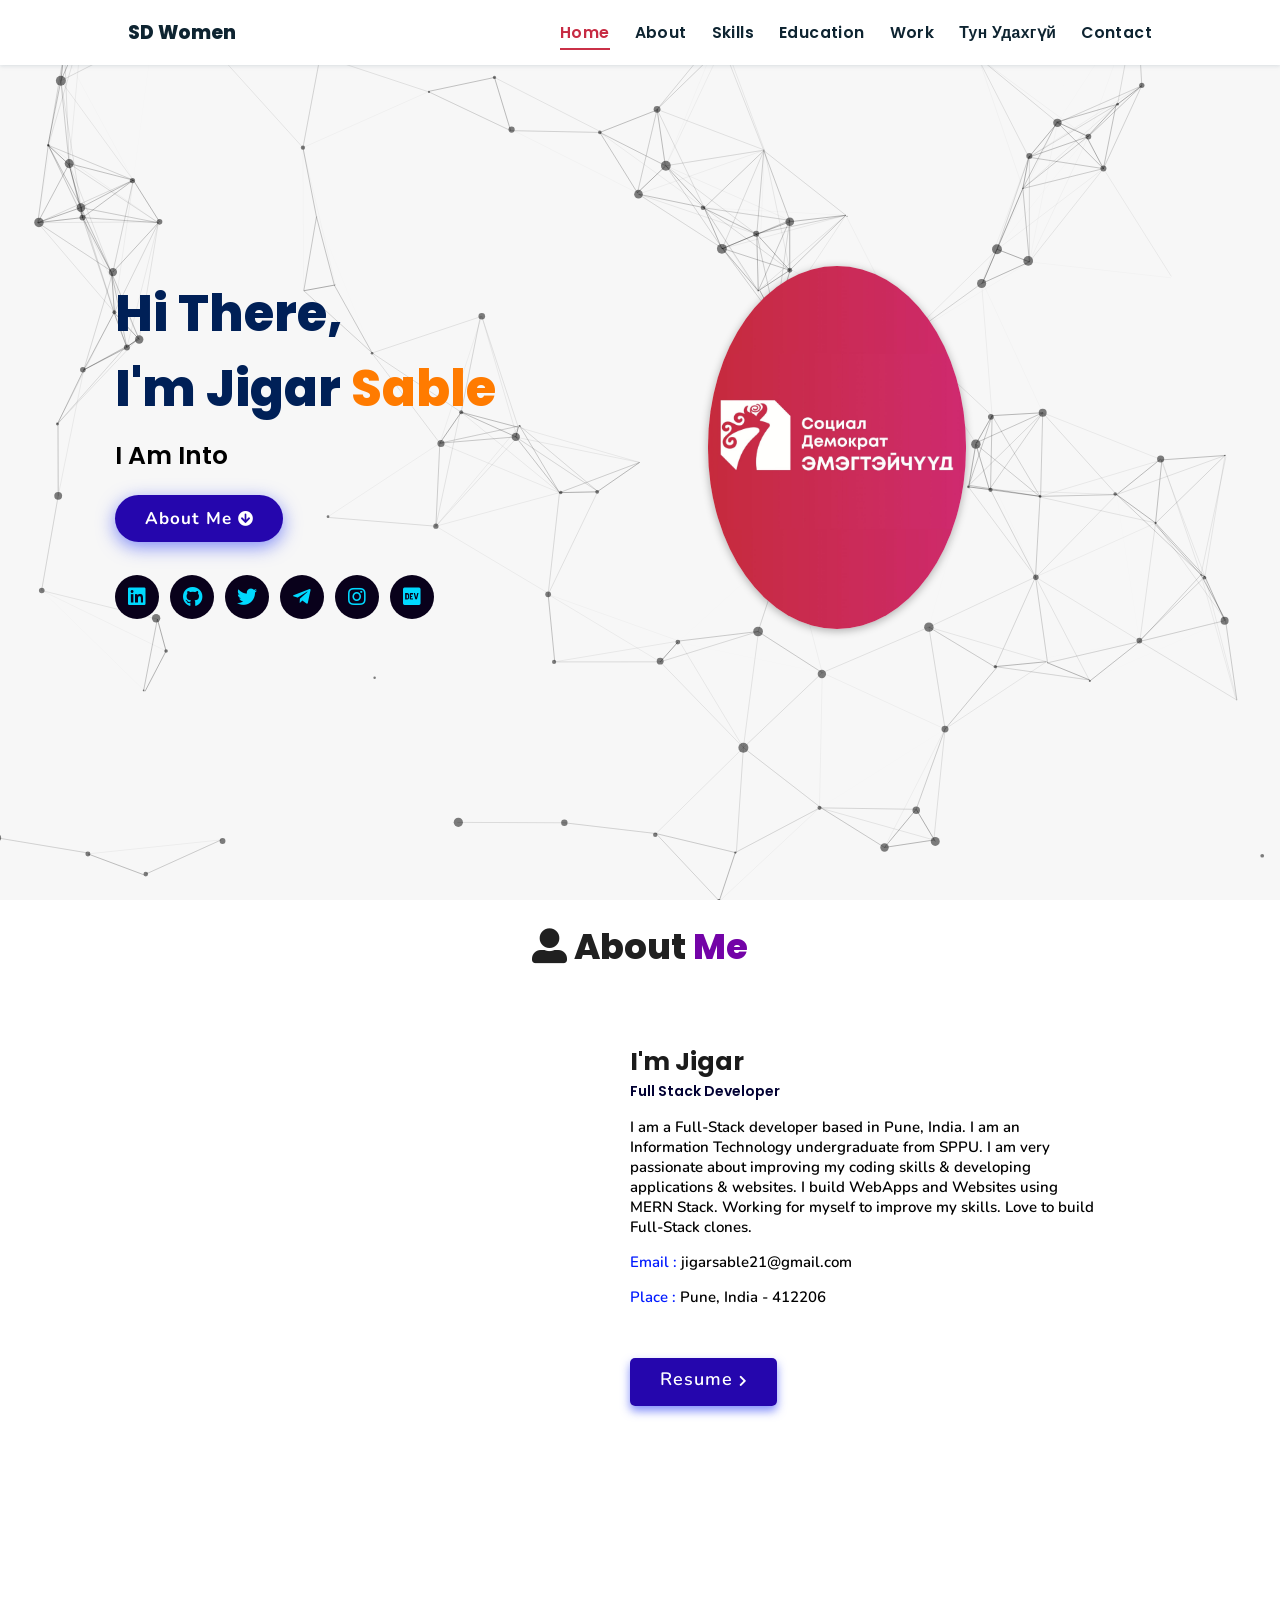
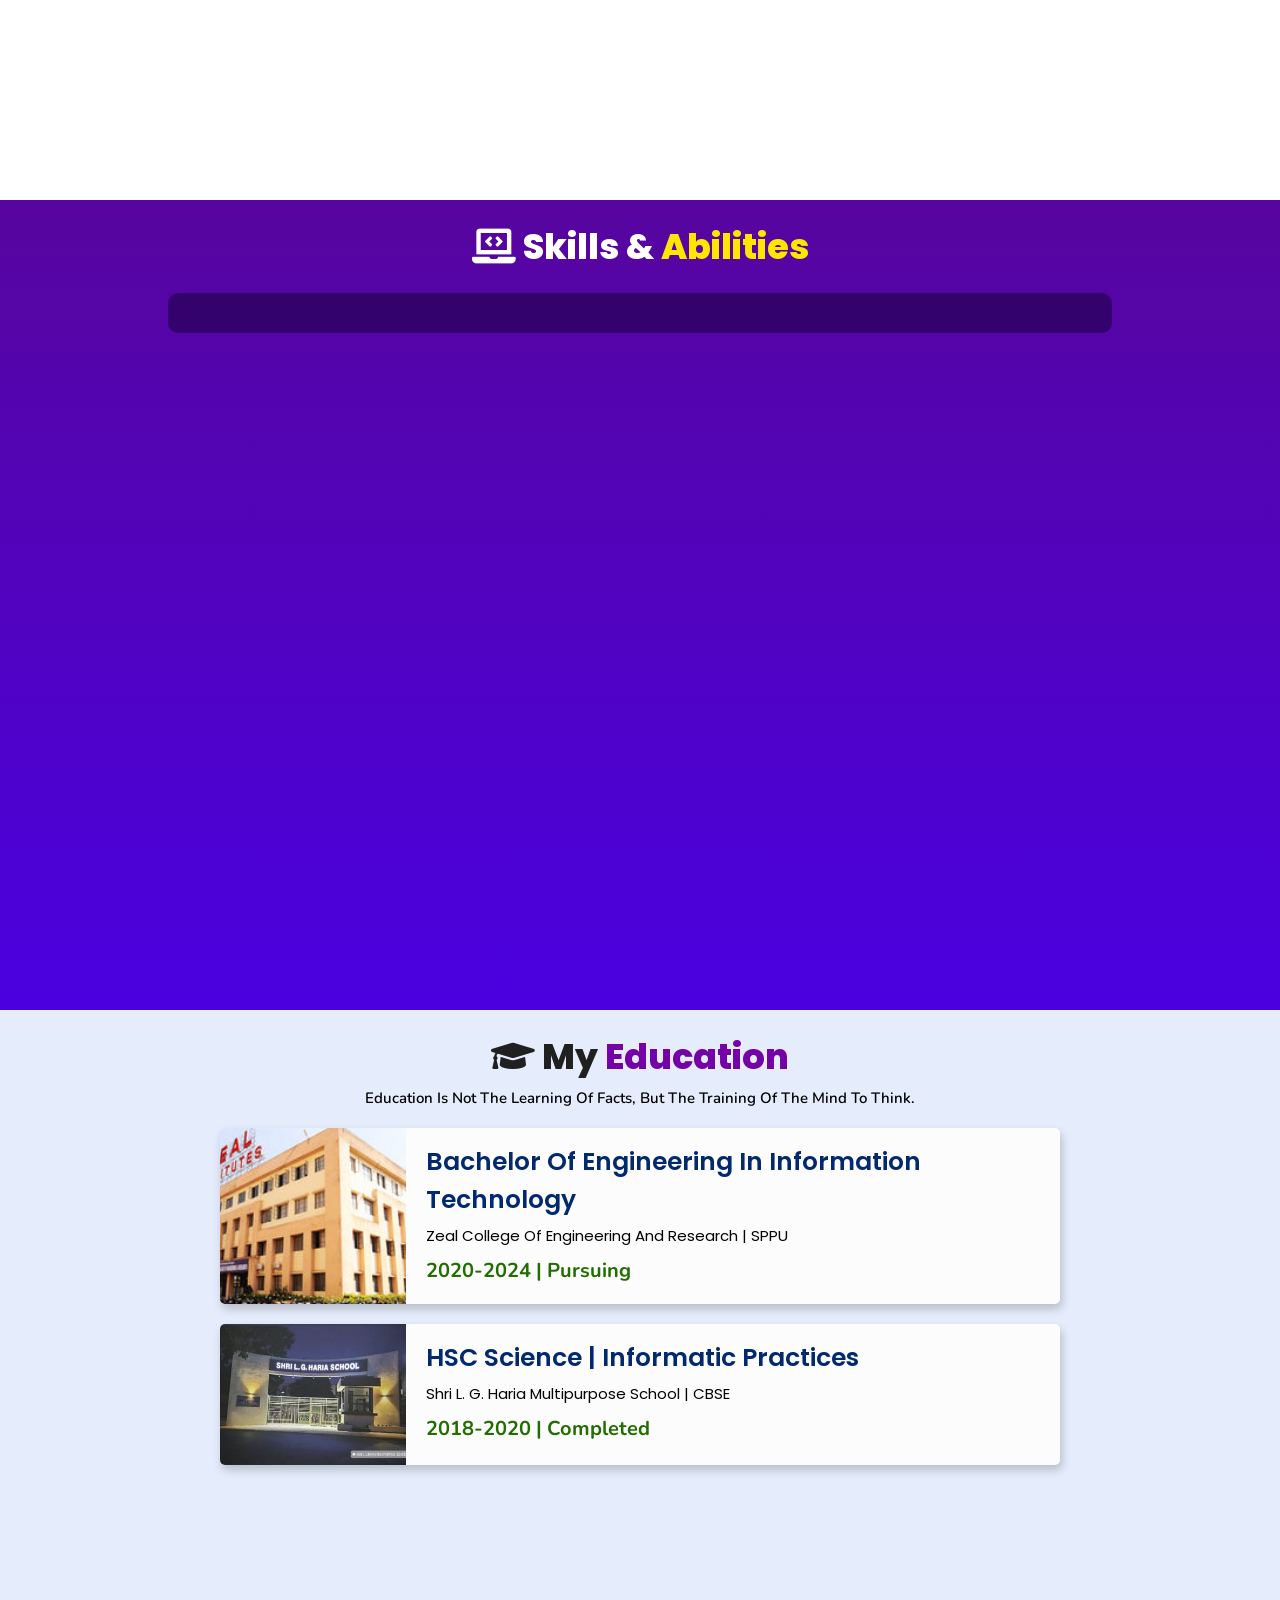
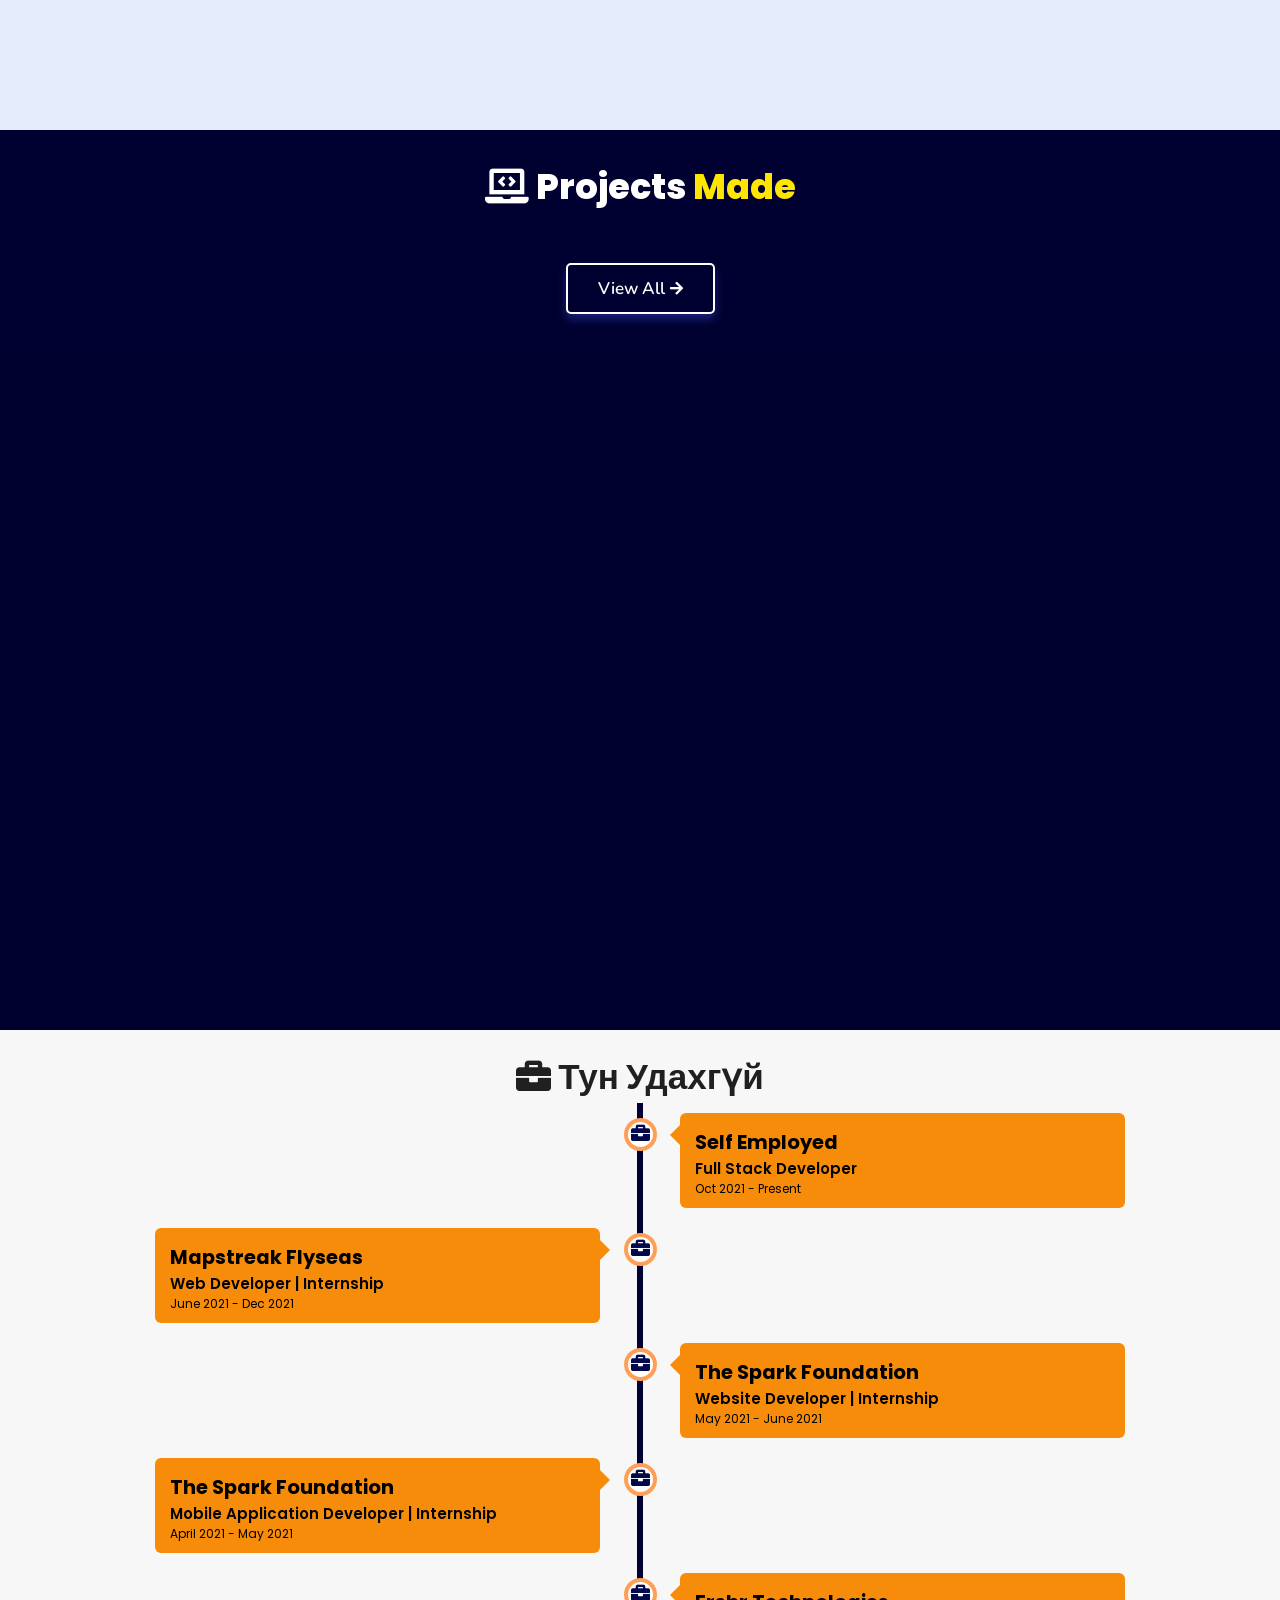
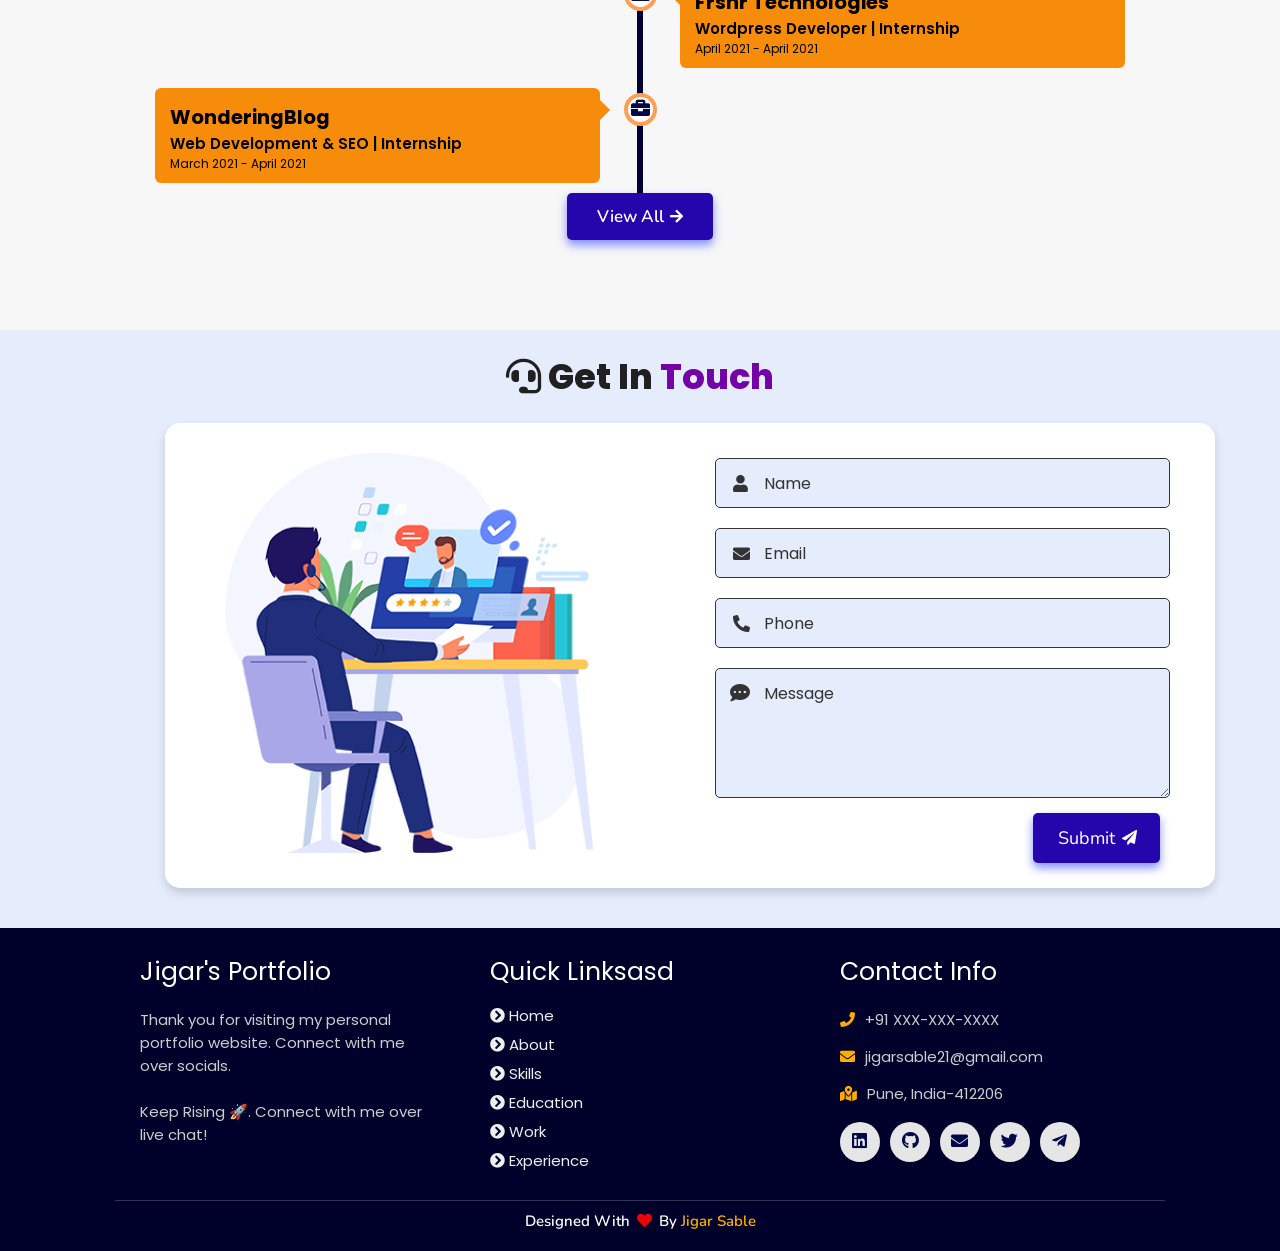
==== index.html @ b6f7d817 "SD Women" ====
<!DOCTYPE html>
<html lang="en">
<head>
    <meta charset="UTF-8">
    <meta http-equiv="X-UA-Compatible" content="IE=edge">
    <meta name="viewport" content="width=device-width, initial-scale=1.0">
    <meta name="keywords" content="jigar sable, portfolio, jigar, full stack dev, personal portfolio lifecodes, portfolio design, portfolio website, personal portfolio" />
    <meta name="description" content="Welcome to Jigar's Portfolio. Full-Stack Web Developer and Android App Developer" />
    <!-- Custom CSS -->
    <link rel="stylesheet" href="./assets/css/style.css">
    <!-- Font Awesome -->
    <link rel="stylesheet" href="https://cdnjs.cloudflare.com/ajax/libs/font-awesome/5.15.3/css/all.min.css" integrity="sha512-iBBXm8fW90+nuLcSKlbmrPcLa0OT92xO1BIsZ+ywDWZCvqsWgccV3gFoRBv0z+8dLJgyAHIhR35VZc2oM/gI1w==" crossorigin="anonymous" referrerpolicy="no-referrer" />
    <!-- Favicon -->
    <link id='favicon' rel="shortcut icon" href="./assets/images/favicon.png" type="image/x-png">
    <title>SD Women</title>
</head>
<body oncontextmenu="return false">

<!-- pre loader -->
<!-- <div class="loader-container">
  <img draggable="false" src="./assets/images/preloader.gif" alt="">
</div> -->

<!-- navbar starts -->
<header>
        <a  class="logo"> </i>SD Women</a>

        <div id="menu" class="fas fa-bars"></div>
        <nav class="navbar">
            <ul>
            <li><a class="active" href="#home">Home</a></li>
            <li><a href="#about">About</a></li>
            <li><a href="#skills">Skills</a></li>
            <li><a href="#education">Education</a></li>
            <li><a href="#work">Work</a></li>
            <li><a href="#experience">Тун удахгүй</a></li>
            <li><a href="#contact">Contact</a></li>
            </ul>
        </nav>
</header>
<!-- navbar ends -->


<!-- hero section starts -->
<section class="home" id="home">
    <div id="particles-js"></div>

    <div class="content">
    <h2>Hi There,<br/> I'm Jigar <span>Sable</span></h2>
    <p>i am into <span class="typing-text"></span></p>
    <a href="#about" class="btn"><span>About Me</span>
      <i class="fas fa-arrow-circle-down"></i>
    </a>
    <div class="socials">
        <ul class="social-icons">
          <li><a class="linkedin" aria-label="LinkedIn" href="https://www.linkedin.com/in/jigar-sable/" target="_blank"><i class="fab fa-linkedin"></i></a></li> 
          <li><a class="github" aria-label="GitHub" href="https://github.com/jigar-sable" target="_blank"><i class="fab fa-github"></i></a></li>
          <li><a class="twitter" aria-label="Twitter" href="https://twitter.com/jigar_sable" target="_blank"><i class="fab fa-twitter"></i></a></li>
          <li><a class="telegram" aria-label="Telegram" href="https://t.me/lifecode5" target="_blank"><i class="fab fa-telegram-plane"></i></a></li>
          <li><a class="instagram" aria-label="Instagram" href="https://www.instagram.com/jigarsable.dev"><i class="fab fa-instagram" target="_blank"></i></a></li>
          <li><a class="dev" aria-label="Dev" href="https://dev.to/jigarsable" target="_blank"><i class="fab fa-dev"></i></a></li>
        </ul>
      </div>
    </div>
<div class="image">
    <img draggable="false" class="tilt" src="./assets/images/favicon.png" alt="">
</div>
</section>
<!-- hero section ends -->


<!-- about section starts -->
<section class="about" id="about">
    <h2 class="heading"><i class="fas fa-user-alt"></i> About <span>Me</span></h2>
    
    <div class="row">

    <div class="image">
        <img draggable="false" class="tilt" src="./assets/images/profile2.jpg" alt="">
    </div>
    <div class="content">
        <h3>I'm Jigar</h3>
        <span class="tag">Full Stack Developer</span>
        
        <p>I am a Full-Stack developer based in Pune, India. 
          I am an Information Technology undergraduate from SPPU.
          I am very passionate about improving my coding skills & developing applications & websites.
          I build WebApps and Websites using MERN Stack.
          Working for myself to improve my skills.
          Love to build Full-Stack clones. </p>
        
        <div class="box-container">
            <!-- <div class="box">
              <p><span> age: </span> 20</p>
              <p><span> phone : </span> +91 XXX-XXX-XXXX</p>
            </div> -->
            <div class="box">
              <p><span> email : </span> jigarsable21@gmail.com</p>
              <p><span> place : </span> Pune, India - 412206</p>
            </div>
        </div>
        
        <div class="resumebtn">
            <a href="https://drive.google.com/file/d/1rZiXl562q7aVyk1kJ2nO85YBAq8ixTiw/view" target="_blank" class="btn"><span>Resume</span>
                <i class="fas fa-chevron-right"></i>
            </a>
        </div>

    </div>
    </div>
</section>
<!-- about section ends -->

<!-- skills section starts -->
<section class="skills" id="skills">

    <h2 class="heading"><i class="fas fa-laptop-code"></i> Skills & <span>Abilities</span></h2>

    <div class="container">
          <div class="row" id="skillsContainer">

            <!-- <div class="bar">
              <div class="info">
                <img src="https://img.icons8.com/color/48/000000/adobe-xd.png"/>
                <span>AdobeXD</span>
              </div>
            </div> -->

      </div>
</div>
</section>
<!-- skills section ends -->


<!-- education section starts -->
<section class="education" id="education">

  <h1 class="heading"><i class="fas fa-graduation-cap"></i> My <span>Education</span></h1>

    <p class="qoute">Education is not the learning of facts, but the training of the mind to think.</p>

    <div class="box-container">

    <div class="box">
        <div class="image">
        <img draggable="false" src="./assets/images/educat/college.jpg" alt="">
        </div>
        <div class="content">
        <h3>Bachelor of Engineering in Information Technology</h3>
        <p>Zeal College of engineering and research | SPPU</p>
        <h4>2020-2024 | Pursuing</h4>
        </div>
    </div>

    <div class="box">
      <div class="image">
      <img draggable="false" src="./assets/images/educat/school.jpg" alt="">
      </div>
      <div class="content">
      <h3>HSC Science | Informatic Practices</h3>
      <p>Shri  L. G. Haria Multipurpose School | CBSE</p>
      <h4>2018-2020 | Completed</h4>
      </div>
    </div>

</div>
</section>
<!-- education section ends -->


<!-- work project section starts -->
<section class="work" id="work">

  <h2 class="heading"><i class="fas fa-laptop-code"></i> Projects <span>Made</span></h2>

  <div class="box-container">

    <!-- <div class="box tilt">
      <img draggable="false" src="./assets/images/projects/portfolio1.PNG" alt="" />
      <div class="content">
        <div class="tag">
        <h3>Portfolio Website</h3>
        </div>
        <div class="desc">
          <p>Personal portfolio website. Don't need much info about it, just scroll down. You're here only!</p>
          <div class="btns">
            <a href="#" class="btn" target="_blank"><i class="fas fa-eye"></i> View</a>
            <a href="https://github.com/jigar-sable/Portfolio-Website" class="btn" target="_blank">Code <i class="fas fa-code"></i></a>
          </div>
        </div>
      </div>
    </div> -->

</div>

<div class="viewall">
  <a href="/projects" class="btn"><span>View All</span>
    <i class="fas fa-arrow-right"></i>
</a>
</div>

</section>
<!-- work project section ends -->

<!-- experience section starts -->
<section class="experience" id="experience">

  <h2 class="heading"><i class="fas fa-briefcase"></i> Тун удахгүй </h2>

  <div class="timeline">

    <div class="container right">
      <div class="content">
        <div class="tag">
          <h2>Self Employed</h2>
        </div>
        <div class="desc">
            <h3>Full Stack Developer</h3>
            <p>Oct 2021 - present</p>
        </div>
      </div>
    </div>

    <div class="container left">
      <div class="content">
        <div class="tag">
          <h2>Mapstreak Flyseas</h2>
        </div>
        <div class="desc">
            <h3>Web Developer | Internship</h3>
            <p>June 2021 - Dec 2021</p>
        </div>
      </div>
    </div>

    <div class="container right">
      <div class="content">
        <div class="tag">
          <h2>The Spark Foundation</h2>
        </div>
        <div class="desc">
            <h3>Website Developer | Internship</h3>
            <p>May 2021 - June 2021</p>
        </div>
      </div>
    </div>

    <div class="container left">
      <div class="content">
        <div class="tag">
          <h2>The Spark Foundation</h2>
        </div>
        <div class="desc">
            <h3>Mobile Application Developer | Internship</h3>
            <p>April 2021 - May 2021</p>
        </div>
      </div>
    </div>

    <div class="container right">
      <div class="content">
        <div class="tag">
          <h2>Frshr Technologies</h2>
        </div>
        <div class="desc">
            <h3>Wordpress Developer | Internship</h3>
            <p>April 2021 - April 2021</p>
        </div>
      </div>
    </div>

    <div class="container left">
      <div class="content">
        <div class="tag">
          <h2>WonderingBlog</h2>
        </div>
        <div class="desc">
            <h3>Web Development & SEO | Internship</h3>
            <p>March 2021 - April 2021</p>
        </div>
      </div>
    </div>
  </div>

  <div class="morebtn">
    <a href="/experience" class="btn"><span>View All</span>
      <i class="fas fa-arrow-right"></i>
  </a>
  </div>

</div>

</section>
<!-- experience section ends -->

<!-- contact section starts -->
<section class="contact" id="contact">
  
  <h2 class="heading"><i class="fas fa-headset"></i> Get in <span>Touch</span></h2>

  <div class="container">
    <div class="content">
      <div class="image-box">
        <img draggable="false" src="./assets/images/contact1.png" alt="">
      </div>
    <form id="contact-form">
      
      <div class="form-group">
        <div class="field">
          <input type="text" name="name" placeholder="Name" required>
          <i class='fas fa-user'></i>
        </div>
        <div class="field">
          <input type="text" name="email" placeholder="Email" required>
          <i class='fas fa-envelope'></i>
        </div>
        <div class="field">
          <input type="text" name="phone" placeholder="Phone">
          <i class='fas fa-phone-alt'></i>
        </div>
        <div class="message">
        <textarea placeholder="Message" name="message" required></textarea>
        <i class="fas fa-comment-dots"></i>
        </div>
        </div>
      <div class="button-area">
        <button type="submit">
          Submit <i class="fa fa-paper-plane"></i></button>
      </div>
    </form>
  </div>
  </div>
</section>
<!-- contact section ends -->


<!-- footer section starts -->
<section class="footer">

  <div class="box-container">

      <div class="box">
          <h3>Jigar's Portfolio</h3>
          <p>Thank you for visiting my personal portfolio website. Connect with me over socials. <br/> <br/> Keep Rising 🚀. Connect with me over live chat!</p>
      </div>

      <div class="box">
          <h3>quick linksasd</h3>
          <a href="#home"><i class="fas fa-chevron-circle-right"></i> home</a>
          <a href="#about"><i class="fas fa-chevron-circle-right"></i> about</a>
          <a href="#skills"><i class="fas fa-chevron-circle-right"></i> skills</a>
          <a href="#education"><i class="fas fa-chevron-circle-right"></i> education</a>
          <a href="#work"><i class="fas fa-chevron-circle-right"></i> work</a>
          <a href="#experience"><i class="fas fa-chevron-circle-right"></i> experience</a>
      </div>

      <div class="box">
          <h3>contact info</h3>
          <p> <i class="fas fa-phone"></i>+91 XXX-XXX-XXXX</p>
          <p> <i class="fas fa-envelope"></i>jigarsable21@gmail.com</p>
          <p> <i class="fas fa-map-marked-alt"></i>Pune, India-412206</p>
          <div class="share">

              <a href="https://www.linkedin.com/in/jigar-sable" class="fab fa-linkedin" aria-label="LinkedIn" target="_blank"></a>
              <a href="https://github.com/jigar-sable" class="fab fa-github" aria-label="GitHub" target="_blank"></a>
              <a href="mailto:jigarsable21@gmail.com" class="fas fa-envelope" aria-label="Mail" target="_blank"></a>
              <a href="https://twitter.com/jigar_sable" class="fab fa-twitter" aria-label="Twitter" target="_blank"></a>
              <a href="https://t.me/lifecode5" class="fab fa-telegram-plane" aria-label="Telegram" target="_blank"></a>
          </div>
      </div>
  </div>

  <h1 class="credit">Designed with <i class="fa fa-heart pulse"></i> by <a href="https://www.linkedin.com/in/jigar-sable"> jigar sable</a></h1>

</section>
<!-- footer section ends -->


<!-- scroll top btn -->
<a href="#home" aria-label="ScrollTop" class="fas fa-angle-up" id="scroll-top"></a>
<!-- scroll back to top -->


<!-- ==== ALL MAJOR JAVASCRIPT CDNS STARTS ==== -->
<!-- jquery cdn -->
<script src="https://cdnjs.cloudflare.com/ajax/libs/jquery/3.6.0/jquery.min.js" integrity="sha512-894YE6QWD5I59HgZOGReFYm4dnWc1Qt5NtvYSaNcOP+u1T9qYdvdihz0PPSiiqn/+/3e7Jo4EaG7TubfWGUrMQ==" crossorigin="anonymous" referrerpolicy="no-referrer"></script>

<!-- typed.js cdn -->
<script src="https://cdnjs.cloudflare.com/ajax/libs/typed.js/2.0.5/typed.min.js" integrity="sha512-1KbKusm/hAtkX5FScVR5G36wodIMnVd/aP04af06iyQTkD17szAMGNmxfNH+tEuFp3Og/P5G32L1qEC47CZbUQ==" crossorigin="anonymous" referrerpolicy="no-referrer"></script>

<!-- particle.js links -->
<script src="./assets/js/particles.min.js"></script>
<script src="./assets/js/app.js"></script>

<!-- vanilla tilt.js links -->
<script src="https://cdnjs.cloudflare.com/ajax/libs/vanilla-tilt/1.7.0/vanilla-tilt.min.js" integrity="sha512-SttpKhJqONuBVxbRcuH0wezjuX+BoFoli0yPsnrAADcHsQMW8rkR84ItFHGIkPvhnlRnE2FaifDOUw+EltbuHg==" crossorigin="anonymous" referrerpolicy="no-referrer"></script>

<!-- scroll reveal anim -->
<script src="https://unpkg.com/scrollreveal"></script>

<script
      type="text/javascript"
      src="https://cdn.jsdelivr.net/npm/emailjs-com@3/dist/email.min.js"
    ></script>

<!-- ==== ALL MAJOR JAVASCRIPT CDNS ENDS ==== -->

<script src="./assets/js/script.js"></script>

</body>
</html>
---- assets/css/style.css ----
@import url("https://fonts.googleapis.com/css2?family=Poppins:wght@400;600;700&display=swap");
@import url("https://fonts.googleapis.com/css2?family=Nunito:ital,wght@0,300;0,400;0,600;0,700;1,300;1,400&display=swap");

* {
  margin: 0;
  padding: 0;
  box-sizing: border-box;
  text-decoration: none;
  outline: none;
  border: none;
  text-transform: capitalize;
  transition: all 0.2s linear;
}
html {
  font-size: 62.5%;
  overflow-x: hidden;
  scroll-behavior: smooth;
}
body {
  background: #f7f7f7;
  font-family: "Poppins", sans-serif;
}

*::selection {
  background: #2b3dda;
  color: #fff;
}

html {
  font-size: 62.5%;
  overflow-x: hidden;
}
html::-webkit-scrollbar {
  width: 0.8rem;
}
html::-webkit-scrollbar-track {
  background: rgb(235, 202, 245);
}
html::-webkit-scrollbar-thumb {
  background: #420177;
}

/* pre loader start */
.loader-container {
  position: fixed;
  top: 0;
  left: 0;
  z-index: 10000;
  background: #e6eff1;
  display: flex;
  align-items: center;
  justify-content: center;
  height: 100%;
  width: 100%;
}
.loader-container.fade-out {
  top: -120%;
}
/* pre loader end */

/* navbar starts */
header {
  position: fixed;
  top: 0;
  left: 0;
  right: 0;
  z-index: 1000;
  display: flex;
  align-items: center;
  justify-content: space-between;
  padding: 1.7rem 10%;
  height: 6.5rem;
  background-color: #fff;
  box-shadow: 0 1px 4px rgba(146, 161, 176, 0.3);
}
section {
  min-height: 100vh;
  padding: 2rem 9%;
}
.heading {
  font-size: 3.5rem;
  color: rgb(32, 32, 32);
  font-weight: 800;
  text-align: center;
}
.heading span {
  color: rgb(115, 3, 167);
}
header .logo {
  font-size: 1.9rem;
  font-weight: 800;
  text-decoration: none;
  color: #0e2431;
}
header .logo i {
  font-size: 2.2rem;
}
header .logo:hover {
  color: #fc8c05;
}
header .navbar ul {
  list-style: none;
  display: flex;
  justify-content: center;
  align-items: center;
}
header .navbar li {
  margin-left: 2.5rem;
}
header .navbar ul li a {
  font-size: 1.57rem;
  color: #0e2431;
  font-weight: 600;
  text-decoration: none;
  letter-spacing: 0.04rem;
  transition: 0.2s;
}
header .navbar ul li a.active,
header .navbar ul li a:hover {
  color: #c72b43;
  border-bottom: 0.2rem solid #ca3047;
  padding: 0.5rem 0;
}
/* navbar ends */

/* hamburger icon starts*/
#menu {
  font-size: 3rem;
  cursor: pointer;
  color: rgb(24, 2, 63);
  display: none;
}
@media (max-width: 768px) {
  #menu {
    display: block;
  }
  header .navbar {
    position: fixed;
    top: 6.5rem;
    right: -120%;
    width: 75%;
    height: 100%;
    text-align: left;
    align-items: flex-start;
    background-color: #0e0f31;
  }
  header .navbar ul {
    flex-flow: column;
    padding: 1rem;
  }
  header .navbar ul li {
    text-align: center;
    width: 100%;
    margin: 1rem 0;
    border-radius: 0.5rem;
    width: 26rem;
  }
  header .navbar ul li a {
    display: block;
    padding: 1rem;
    text-align: left;
    color: #fff;
    font-size: 2rem;
  }
  header .navbar ul li a.active,
  header .navbar ul li a:hover {
    padding: 1rem;
    color: #fff;
    border-radius: 0.5rem;
    border-bottom: 0.5rem solid #011aff;
  }
  .fa-times {
    transform: rotate(180deg);
  }
  header .navbar.nav-toggle {
    right: 0;
  }
}
/* hamburger icon ends */

/* hero section starts*/
.home {
  position: relative;
  display: flex;
  flex-wrap: wrap;
  gap: 1.5rem;
  min-height: 100vh;
  align-items: center;
}
.home #particles-js {
  position: absolute;
  top: 0;
  left: 0;
  height: 100%;
  width: 100%;
}
.home::before {
  content: "";
  position: absolute;
  top: 0;
  left: 0;
  height: 100%;
  width: 100%;
}
.home .content {
  flex: 1 1 40rem;
  padding-top: 1rem;
  z-index: 1;
}
.home .image {
  flex: 1 1 40rem;
  z-index: 1;
}
.home .image img {
  width: 50%;
  margin-left: 6rem;
  border-radius: 50%;
  box-shadow: 0 2px 8px rgba(0, 0, 0, 0.3);
  cursor: pointer;
}
.home .image img:hover {
  box-shadow: 0 5px 15px rgba(0, 0, 0, 0.5);
}
.home .content h2 {
  font-size: 5rem;
  font-weight: 800;
  color: #002057;
}
.home .content h2 span {
  font-size: 5rem;
  font-weight: 800;
  color: #ff7b00;
}
.home .content p {
  font-size: 2.5rem;
  color: #000;
  font-weight: 600;
  padding: 1rem 0;
}
.home .content p span {
  font-size: 2.5rem;
  color: rgb(148, 8, 8);
  font-weight: 600;
  padding: 1rem 0;
}
.home .btn {
  margin-top: 1rem;
  position: absolute;
  line-height: 0;
  padding: 1.6rem 3rem;
  border-radius: 4em;
  transition: 0.5s;
  color: #fff;
  background: #2506ad;
  box-shadow: 0px 5px 18px rgba(48, 68, 247, 0.6);
  font-family: "Nunito", sans-serif;
}
.home .btn span {
  font-weight: 700;
  font-size: 1.7rem;
  letter-spacing: 0.1rem;
}
.home .btn i {
  margin-left: 0.3rem;
  font-size: 1.5rem;
  transition: 0.3s;
}
.home .btn:hover {
  background: #1a047e;
}
.home .btn:hover i {
  transform: translateX(5px);
}
/* social icons start */
.socials {
  position: relative;
  margin-top: 9rem;
}
.socials .social-icons {
  padding-left: 0;
  margin-bottom: 0;
  list-style: none;
}
.socials .social-icons li {
  display: inline-block;
  margin-bottom: 14px;
}
.social-icons a {
  font-size: 2rem;
  display: inline-block;
  line-height: 44px;
  color: #00d9ff;
  background-color: #09011b;
  width: 44px;
  height: 44px;
  text-align: center;
  margin-right: 8px;
  border-radius: 100%;
  -webkit-transition: all 0.2s linear;
  -o-transition: all 0.2s linear;
  transition: all 0.2s linear;
}
.social-icons a:active,
.social-icons a:focus,
.social-icons a:hover {
  color: #fff;
  background-color: #0685da;
}
.social-icons a.github:hover {
  background-color: #0e0e0e;
}
.social-icons a.twitter:hover {
  background-color: #00aced;
}
.social-icons a.linkedin:hover {
  background-color: #007bb6;
}
.social-icons a.dev:hover {
  background-color: #070707;
}
.social-icons a.instagram:hover {
  background-color: #ee00da;
}
/* social icons end */

/* hero media queries starts*/
@media (max-width: 450px) {
  .home .btn {
    margin: 4rem 0;
  }
  .socials {
    margin-top: 12rem;
  }
  .home .image img {
    margin-top: -12rem;
  }
  .home .content p {
    font-size: 2.2rem;
  }
  .home .content p span {
    font-size: 2.2rem;
  }
}
/* hero media queries ends*/
/* hero section end */

/* about section starts */
.about {
  background: rgb(255, 255, 255);
}
.about .row {
  display: flex;
  flex-direction: row;
  gap: 2rem;
  flex-wrap: wrap;
  padding: 4rem;
}
.about .row .image {
  text-align: center;
  flex: 1 1 35rem;
}
.about .row .image img {
  margin: 4rem;
  width: 30rem;
  height: auto;
  border-radius: 5%;
  box-shadow: 0 5px 10px rgba(0, 0, 0, 0.6);
  mix-blend-mode: luminosity;
  transition: 0.3s;
  cursor: pointer;
}
.about .row .image img:hover {
  mix-blend-mode: normal;
}
.about .row .content {
  flex: 1 1 45rem;
  padding: 3rem;
}
.about .row .content h3 {
  color: rgb(27, 27, 27);
  font-size: 2.5rem;
}
.about .row .content .tag {
  font-size: 1.4rem;
  color: #020133;
  font-weight: 600;
  margin-top: 1rem;
}
.about .row .content p {
  font-size: 1.5rem;
  margin-top: 1.5rem;
  font-family: "Nunito";
  font-weight: 600;
  text-transform: none;
}
.about .row .content .box-container {
  display: flex;
  flex-wrap: wrap;
  gap: 1.5rem;
  font-family: "Nunito";
  font-weight: 600;
}
.about .row .content .box-container .box p {
  text-transform: none;
}
.about .row .content .box-container .box p span {
  color: #011aff;
}
.resumebtn {
  margin-top: 6rem;
}
.resumebtn .btn {
  padding: 1.7rem 3rem;
  border-radius: 0.5em;
  transition: 0.3s;
  color: #fff;
  background: #2506ad;
  box-shadow: 0px 5px 10px rgba(48, 68, 247, 0.6);
  font-family: "Nunito", sans-serif;
}
.resumebtn .btn span {
  font-weight: 600;
  font-size: 1.8rem;
  letter-spacing: 0.1rem;
}
.resumebtn .btn i {
  margin-left: 0.3rem;
  font-size: 1.2rem;
  transition: 0.3s;
}
.resumebtn .btn:hover {
  background: #1a047e;
}
.resumebtn .btn:hover i {
  transform: translateX(5px);
}
/* about media queries starts*/
@media screen and (max-width: 600px) {
  .about .row .image {
    margin-top: 2rem;
  }
  .about .row .image img {
    margin: 0 auto;
    width: 80%;
    mix-blend-mode: normal;
  }
  .about .row {
    padding: 0.5rem;
    margin-bottom: 7rem;
  }
  .about .row .content {
    padding: 1rem;
  }
  .about .row .content .box-container {
    gap: 0;
  }
}
/* about media queries ends*/
/* about section ends */

/* skills section starts */
.skills {
  min-height: 90vh;
  background: linear-gradient(to bottom, #57059e, #4a00e0);
}
.skills h2 {
  color: #fff;
}
.skills .heading span {
  color: rgb(255, 230, 0);
}
.skills .container {
  background: rgba(0, 0, 22, 0.4);
  color: #fff;
  border-radius: 1rem;
  padding: 2rem;
  width: 90%;
  margin: auto;
  margin-top: 2rem;
}
.skills .container .row {
  display: grid;
  grid-template-columns: repeat(6, 1fr);
  flex-wrap: wrap;
  gap: 1.8rem;
}
.skills .container .bar {
  margin-bottom: 15px;
  padding: 10px;
  border-radius: 1rem;
  box-shadow: 0 4px 10px rgba(0, 0, 0, 0.2);
  background: rgba(0, 0, 22, 0.9);
  transition: 0.2s;
}
.skills .container .bar:hover {
  box-shadow: 0 8px 10px rgba(0, 2, 68, 0.8) !important;
  background-color: rgba(0, 0, 0, 0.9) !important;
}
.skills .container .bar .info {
  display: flex;
  flex-direction: column;
  align-items: center;
  gap: 1rem;
  margin-top: 1rem;
}
.skills .container .bar .info i {
  font-size: 4rem;
}
.skills .container .bar .info span {
  font-size: 2rem;
  font-weight: 500;
  font-family: "Poppins";
  margin-left: 0.5rem;
}
/* skills media queries starts*/
@media screen and (max-width: 600px) {
  .skills .container {
    padding: 0;
    margin: 0;
  }
  .skills .container .row {
    grid-template-columns: repeat(2, 1fr);
    margin: 1rem;
    padding: 2rem 0.2rem 2rem 0.2rem;
    gap: 1rem;
  }
  .skills .container {
    margin-top: 5px;
    width: 100%;
  }
}
/* skills media queries ends*/
/* skills section ends */

/* education section starts */
.education {
  background: #e5ecfb;
  min-height: 80vh;
}
.education .qoute {
  font-size: 1.5rem;
  text-align: center;
  font-family: "Nunito", sans-serif;
  font-weight: 600;
  margin-top: 0.5rem;
}
.education .box-container {
  display: flex;
  flex-wrap: wrap;
  justify-content: center;
  align-items: center;
  flex-direction: column;
}
.education .box-container .box {
  display: flex;
  flex-direction: row;
  width: 80%;
  border-radius: 0.5rem;
  box-shadow: 0.2rem 0.5rem 1rem rgba(0, 0, 0, 0.2);
  text-align: center;
  position: relative;
  margin-top: 2rem;
  overflow: hidden;
  transition: 0.3s;
  background: rgb(252, 252, 252);
}
.education .box-container .box:hover {
  transform: scale(1.03);
  box-shadow: 1rem 0.5rem 1.2rem rgba(0, 0, 0, 0.3);
}
.education .box-container .box .image {
  flex: 1 1 20rem;
  width: 100%;
}
.education .box-container .box img {
  object-fit: cover;
  position: relative;
  width: 100%;
  height: 100%;
}
.education .box-container .box .content {
  position: relative;
  display: flex;
  flex-direction: column;
  padding: 1rem;
  flex-wrap: wrap;
  flex: 1 1 70rem;
}
.education .box-container .box .content h3 {
  font-size: 2.5rem;
  color: #012970;
  padding: 0.5rem 0;
  font-weight: 600;
  text-align: left;
  margin-left: 1rem;
}
.education .box-container .box .content p {
  font-size: 1.5rem;
  margin-left: 1rem;
  text-align: left;
}
.education h4 {
  font-size: 2rem;
  color: rgb(34, 109, 0);
  text-align: left;
  margin: 1rem;
  font-family: "Nunito", sans-serif;
  font-weight: 700;
}

/* education media queries starts*/
@media screen and (max-width: 600px) {
  .education .box-container .box {
    flex-direction: column;
    width: 100%;
  }
  .education .box-container .box .image {
    width: 100%;
    height: 25rem;
  }
  .education .box-container .box img {
    width: 100%;
  }
  .education .box-container .box .content {
    position: relative;
    display: flex;
    flex-direction: column;
    padding: 1rem;
    flex-wrap: wrap;
    flex: 0;
  }
  .education .btns {
    margin-top: 2rem;
    margin-left: 1rem;
    margin-right: 1rem;
    flex-wrap: wrap;
  }
}
/* education media queries ends*/
/* education section ends */

/* work section starts */
.work {
  /* background: #010124; */
  background: linear-gradient(to bottom, #000031, #00002c);
}
.work h2 {
  color: #fff;
  padding: 1rem;
}
.work .heading span {
  color: rgb(255, 230, 0);
}
.work .box-container {
  display: flex;
  flex-wrap: wrap;
  gap: 1.5rem;
  margin: 2rem;
}
.work .box-container .box {
  flex: 1 1 30rem;
  border-radius: 0.5rem;
  box-shadow: 0 0.5rem 1rem rgba(0, 0, 0, 0.1);
  position: relative;
  overflow: hidden;
  height: 30rem;
}
.work .box-container .box img {
  height: 100%;
  width: 100%;
  object-fit: cover;
}
.work .box-container .box .content {
  height: 100%;
  width: 100%;
  position: absolute;
  top: 85%;
  left: 0;
  background: rgba(255, 255, 255, 0.9);
  display: flex;
  flex-direction: column;
}
.work .box-container .box .content .tag {
  display: flex;
  flex-direction: row;
  justify-content: space-between;
  align-items: center;
  height: 4.5rem;
  width: 100%;
  padding-left: 1rem;
  background: #ffd900;
}
.work .box-container .box .content .tag h3 {
  font-size: 2rem;
}
.work .box-container .box:hover .content {
  top: 25%;
}
.work .desc {
  margin: 2rem;
  display: flex;
  flex-direction: column;
  justify-content: center;
}
.work .desc p {
  font-size: 1.5rem;
}
.work .desc .btns {
  display: flex;
  justify-content: space-between;
  width: 100%;
  margin-top: 2rem;
}
.work .desc .btns .btn {
  line-height: 0;
  display: inline;
  padding: 1.5rem 2.5rem;
  border-radius: 0.5rem;
  font-size: 1.5rem;
  color: #fff;
  background: rgb(12, 12, 12);
  margin-right: 2rem;
}
.work .desc .btns .btn:hover {
  background: #310ae0f5;
}
.work .viewall {
  display: flex;
  justify-content: center;
}
.work .viewall .btn {
  position: relative;
  line-height: 0;
  padding: 1.6rem 3rem;
  border-radius: 0.5em;
  transition: 0.5s;
  color: rgb(255, 255, 255);
  font-weight: 700;
  border: 2px solid #fff;
  box-shadow: 0px 5px 10px rgba(65, 84, 241, 0.4);
  text-align: center;
}
.work .viewall .btn span {
  font-weight: 600;
  font-size: 1.7rem;
  font-family: "Nunito", sans-serif;
}
.work .viewall .btn i {
  margin-left: 0.3rem;
  font-size: 1.5rem;
  transition: 0.3s;
}
.work .viewall .btn:hover {
  background: #fff;
  color: #000;
}
.work .viewall .btn:hover i {
  transform: translateX(5px);
}
/* work section ends */

/* experience section starts */
.experience .timeline {
  position: relative;
  max-width: 1200px;
  margin: 0 auto;
}
.experience .timeline::after {
  content: "";
  position: absolute;
  width: 6px;
  background: #020133;
  top: 0;
  bottom: 0;
  left: 50%;
  margin-left: -3px;
  z-index: -2;
}
.experience .container {
  padding: 10px 40px;
  position: relative;
  background-color: inherit;
  width: 50%;
}
/*circles on timeline*/
.experience .container::after {
  content: "\f0b1";
  position: absolute;
  width: 25px;
  height: 25px;
  right: -17px;
  background-color: rgb(255, 255, 255);
  border: 4px solid #ff9f55;
  top: 15px;
  border-radius: 50%;
  z-index: 100;
  font-size: 1.89rem;
  text-align: center;
  font-weight: 600;
  color: #02094b;
  font-family: "Font Awesome\ 5 Free";
}
.experience .left {
  left: 0;
}
.experience .right {
  left: 50%;
}
/* arrows pointing right */
.experience .left::before {
  content: " ";
  height: 0;
  position: absolute;
  top: 22px;
  width: 0;
  z-index: 1;
  right: 30px;
  border: medium solid #f68c09;
  border-width: 10px 0 10px 10px;
  border-color: transparent transparent transparent #f68c09;
}
/* arrows pointing left  */
.experience .right::before {
  content: " ";
  height: 0;
  position: absolute;
  top: 22px;
  width: 0;
  z-index: 1;
  left: 30px;
  border: medium solid #f68c09;
  border-width: 10px 10px 10px 0;
  border-color: transparent #f68c09 transparent transparent;
}
.experience .right::after {
  left: -16px;
}
.experience .content {
  background-color: #f68c09;
  position: relative;
  border-radius: 6px;
}
.experience .content .tag {
  font-size: 1.3rem;
  padding-top: 1.5rem;
  padding-left: 1.5rem;
}
.experience .content .desc {
  margin-left: 1.5rem;
  padding-bottom: 1rem;
}
.experience .content .desc h3 {
  font-size: 1.5rem;
  font-weight: 600;
}
.experience .content .desc p {
  font-size: 1.2rem;
}
/* view all button */
.morebtn {
  display: flex;
  justify-content: center;
}
.morebtn .btn {
  position: relative;
  line-height: 0;
  padding: 1.6rem 3rem;
  border-radius: 0.5em;
  transition: 0.5s;
  color: #fff;
  background: #2506ad;
  box-shadow: 0px 5px 10px rgba(48, 68, 247, 0.6);
  text-align: center;
}
.morebtn .btn span {
  font-weight: 600;
  font-size: 1.7rem;
  font-family: "Nunito", sans-serif;
}
.morebtn .btn i {
  margin-left: 0.3rem;
  font-size: 1.5rem;
  transition: 0.3s;
}
.morebtn .btn:hover {
  background: #1a047e;
}
.morebtn .btn:hover i {
  transform: translateX(5px);
}

/* Media queries - Responsive timeline on screens less than 600px wide */
@media screen and (max-width: 600px) {
  .experience {
    min-height: 80vh;
  }
  .experience .timeline {
    margin-top: 2rem;
  }
  .experience .timeline::after {
    left: 31px;
  }
  .experience .container {
    width: 100%;
    padding-left: 8rem;
    padding-right: 2rem;
  }
  .experience .container::after {
    font-size: 2.2rem;
  }
  .experience .container::before {
    left: 61px;
    border: medium solid #f68c09;
    border-width: 10px 10px 10px 0;
    border-color: transparent #f68c09 transparent transparent;
  }
  .experience .left::after {
    left: 15px;
  }
  .experience .right::after {
    left: 15px;
  }
  .experience .right {
    left: 0%;
  }
  .morebtn {
    margin-top: 3rem;
  }
}
/* experience media queries ends */
/* experience section ends */

/* contact section starts */
.contact {
  background: #e5ecfb;
  min-height: 60vh;
}
.contact .container {
  max-width: 1050px;
  width: 100%;
  background: #fff;
  border-radius: 1.5rem;
  margin: 2rem 5rem;
  box-shadow: 0 5px 10px rgba(0, 0, 0, 0.15);
}
.contact .container .content {
  display: flex;
  align-items: center;
  justify-content: space-between;
  padding: 2.5rem 2rem;
}
.contact .content .image-box {
  max-width: 60%;
  margin-left: 4rem;
}
.contact .content .image-box img {
  width: 100%;
  height: 40rem;
  position: relative;
}
.contact .content form {
  width: 45%;
  margin-right: 3.5rem;
}
form .form-group {
  display: flex;
  flex-direction: column;
  justify-content: center;
}
.form-group .field {
  height: 50px;
  display: flex;
  position: relative;
  margin: 1rem;
  width: 100%;
}
form i {
  position: absolute;
  top: 50%;
  left: 18px;
  color: rgb(51, 51, 51);
  font-size: 17px;
  pointer-events: none;
  transform: translateY(-50%);
}
form .field input,
form .message textarea {
  width: 100%;
  height: 100%;
  outline: none;
  padding: 0 16px 0 48px;
  font-size: 16px;
  font-family: "Poppins", sans-serif;
  border-radius: 5px;
  border: 1px solid rgb(51, 51, 51);
  background: #e5ecfb;
}
.field input::placeholder,
.message textarea::placeholder {
  color: rgb(51, 51, 51);
}
.field input:focus,
.message textarea:focus {
  padding-left: 47px;
  border: 2px solid rgb(115, 3, 167);
}
.field input:focus ~ i,
.message textarea:focus ~ i {
  color: rgb(115, 3, 167);
}
form .message {
  position: relative;
  margin: 1rem;
  width: 100%;
}
form .message i {
  top: 25px;
  font-size: 20px;
  left: 15px;
}
form .message textarea {
  min-height: 130px;
  max-height: 230px;
  max-width: 100%;
  min-width: 100%;
  padding: 12px 20px 0 48px;
}
form .message textarea::-webkit-scrollbar {
  width: 0px;
}
form .button-area {
  display: flex;
  float: right;
  flex-direction: row-reverse;
}
.button-area button {
  color: #fff;
  border: none;
  outline: none;
  font-size: 1.8rem;
  cursor: pointer;
  border-radius: 5px;
  padding: 13px 25px;
  background: #2506ad;
  box-shadow: 0px 5px 10px rgba(48, 68, 247, 0.6);
  transition: 0.3s ease;
  font-family: "Nunito", sans-serif;
}
.button-area button:hover {
  background: #421cecf5;
}
.button-area span {
  font-size: 17px;
  padding: 1rem;
  display: none;
}
.button-area button i {
  position: relative;
  top: 6px;
  left: 2px;
  font-size: 1.5rem;
  transition: 0.3s;
  color: #fff;
}
.button-area button:hover i {
  left: 8px;
}
/* contact section media queries starts */
@media (max-width: 900px) {
  .contact {
    min-height: 70vh;
  }
  .contact .container {
    margin: 3rem 0 2rem 0;
  }
  .contact .container .content {
    padding: 18px 12px;
  }
  .contact .content .image-box {
    display: none;
  }
  .contact .content form {
    width: 100%;
    margin-right: 2rem;
  }
}
/* contact section media queries ends */
/* contact section ends */

/* footer section starts */
.footer {
  min-height: auto;
  padding-top: 0;
  background: rgb(0, 1, 43);
}
.footer .box-container {
  display: flex;
  justify-content: center;
  flex-wrap: wrap;
}
.footer .box-container .box {
  flex: 1 1 25rem;
  margin: 2.5rem;
}
.footer .box-container .box h3 {
  font-size: 2.5rem;
  color: #fff;
  padding-bottom: 1rem;
  font-weight: normal;
}
.footer .box-container .box p {
  font-size: 1.5rem;
  color: #ccc;
  padding: 0.7rem 0;
  text-transform: none;
}
.footer .box-container .box p i {
  padding-right: 1rem;
  color: #ffae00;
}
.footer .box-container .box a {
  font-size: 1.5rem;
  color: rgb(238, 238, 238);
  padding: 0.3rem 0;
  display: block;
}
.footer .box-container .box a:hover {
  color: #ffae00;
}
.footer .box-container .box .share {
  display: flex;
  flex-wrap: wrap;
  padding: 1rem 0;
}
.footer .box-container .box .share a {
  height: 4rem;
  width: 4rem;
  padding: 1rem;
  text-align: center;
  border-radius: 5rem;
  font-size: 1.7rem;
  margin-right: 1rem;
  transition: 0.2s;
  background: rgb(230, 230, 230);
  color: #02094b;
  border: none;
}
.footer .box-container .box .share a:hover {
  background: transparent;
  transform: scale(0.98);
  border: 0.1rem solid rgb(180, 178, 178);
  color: #ffae00;
}
.footer .credit {
  padding: 1rem 0 0 0;
  text-align: center;
  font-size: 1.5rem;
  font-family: "Nunito", sans-serif;
  font-weight: 600;
  color: #fff;
  border-top: 0.1rem solid #fff3;
}
.footer .credit a {
  color: #ffae00;
}
.footer .fa {
  color: #e90606;
  margin: 0 0.3rem;
  font-size: 1.5rem;
  animation: pound 0.35s infinite alternate;
}
@-webkit-keyframes pound {
  to {
    transform: scale(1.1);
  }
}
@keyframes pound {
  to {
    transform: scale(1.1);
  }
}
@media (max-width: 450px) {
  .footer .box-container .box {
    margin: 1.5rem;
  }
  .footer .box-container .box p {
    padding: 0.7rem;
  }
  .footer .box-container .box .share a {
    padding: 1.2rem;
  }
}
/* footer section ends */

/* common media queries starts*/
@media (max-width: 450px) {
  html {
    font-size: 55%;
  }
  body {
    padding-right: 0;
  }
  section {
    padding: 2rem;
  }
}
/* common media queries ends*/

/* scroll top starts */
#scroll-top {
  position: fixed;
  top: -140%;
  right: 2rem;
  padding: 1rem 1.5rem;
  font-size: 2rem;
  background: #ffae00;
  color: rgb(13, 0, 44);
  border-radius: 50%;
  transition: 1s linear;
  z-index: 1000;
}
#scroll-top.active {
  top: calc(100% - 12rem);
}
/* scroll top ends */
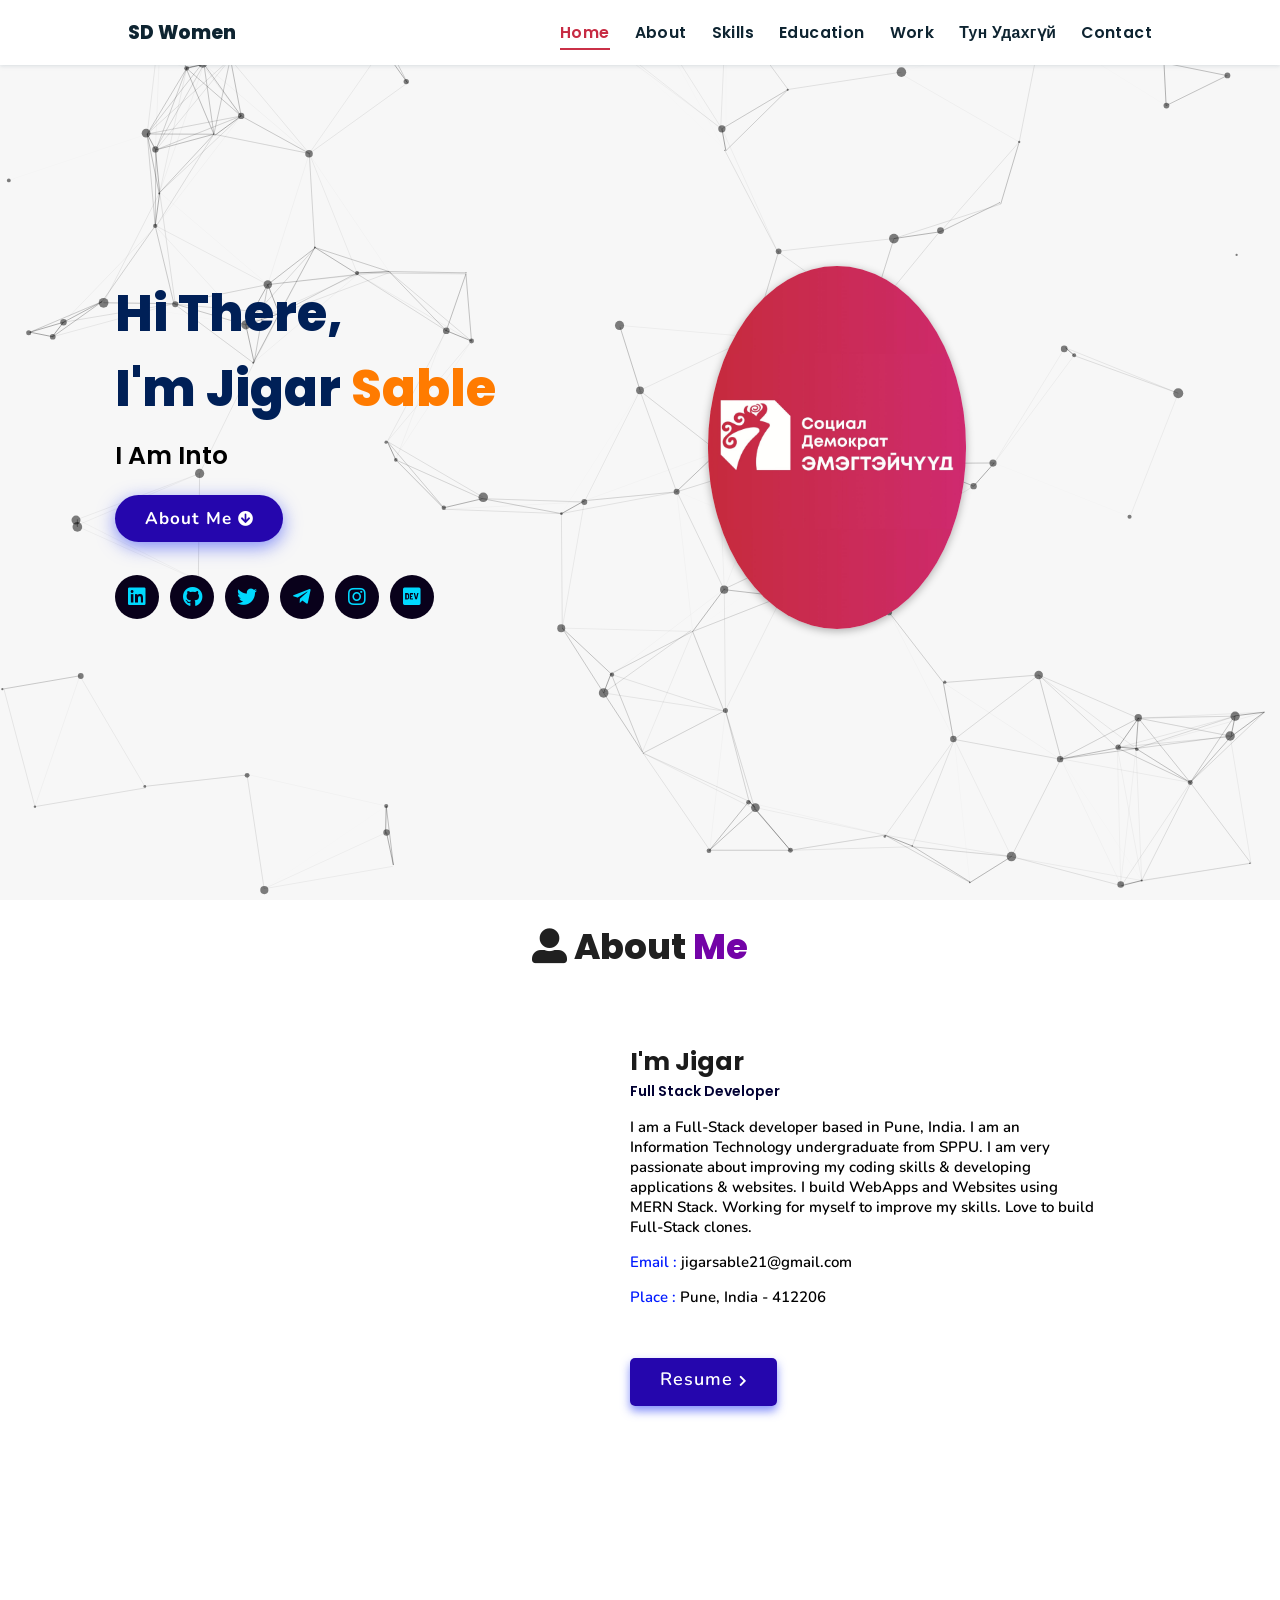
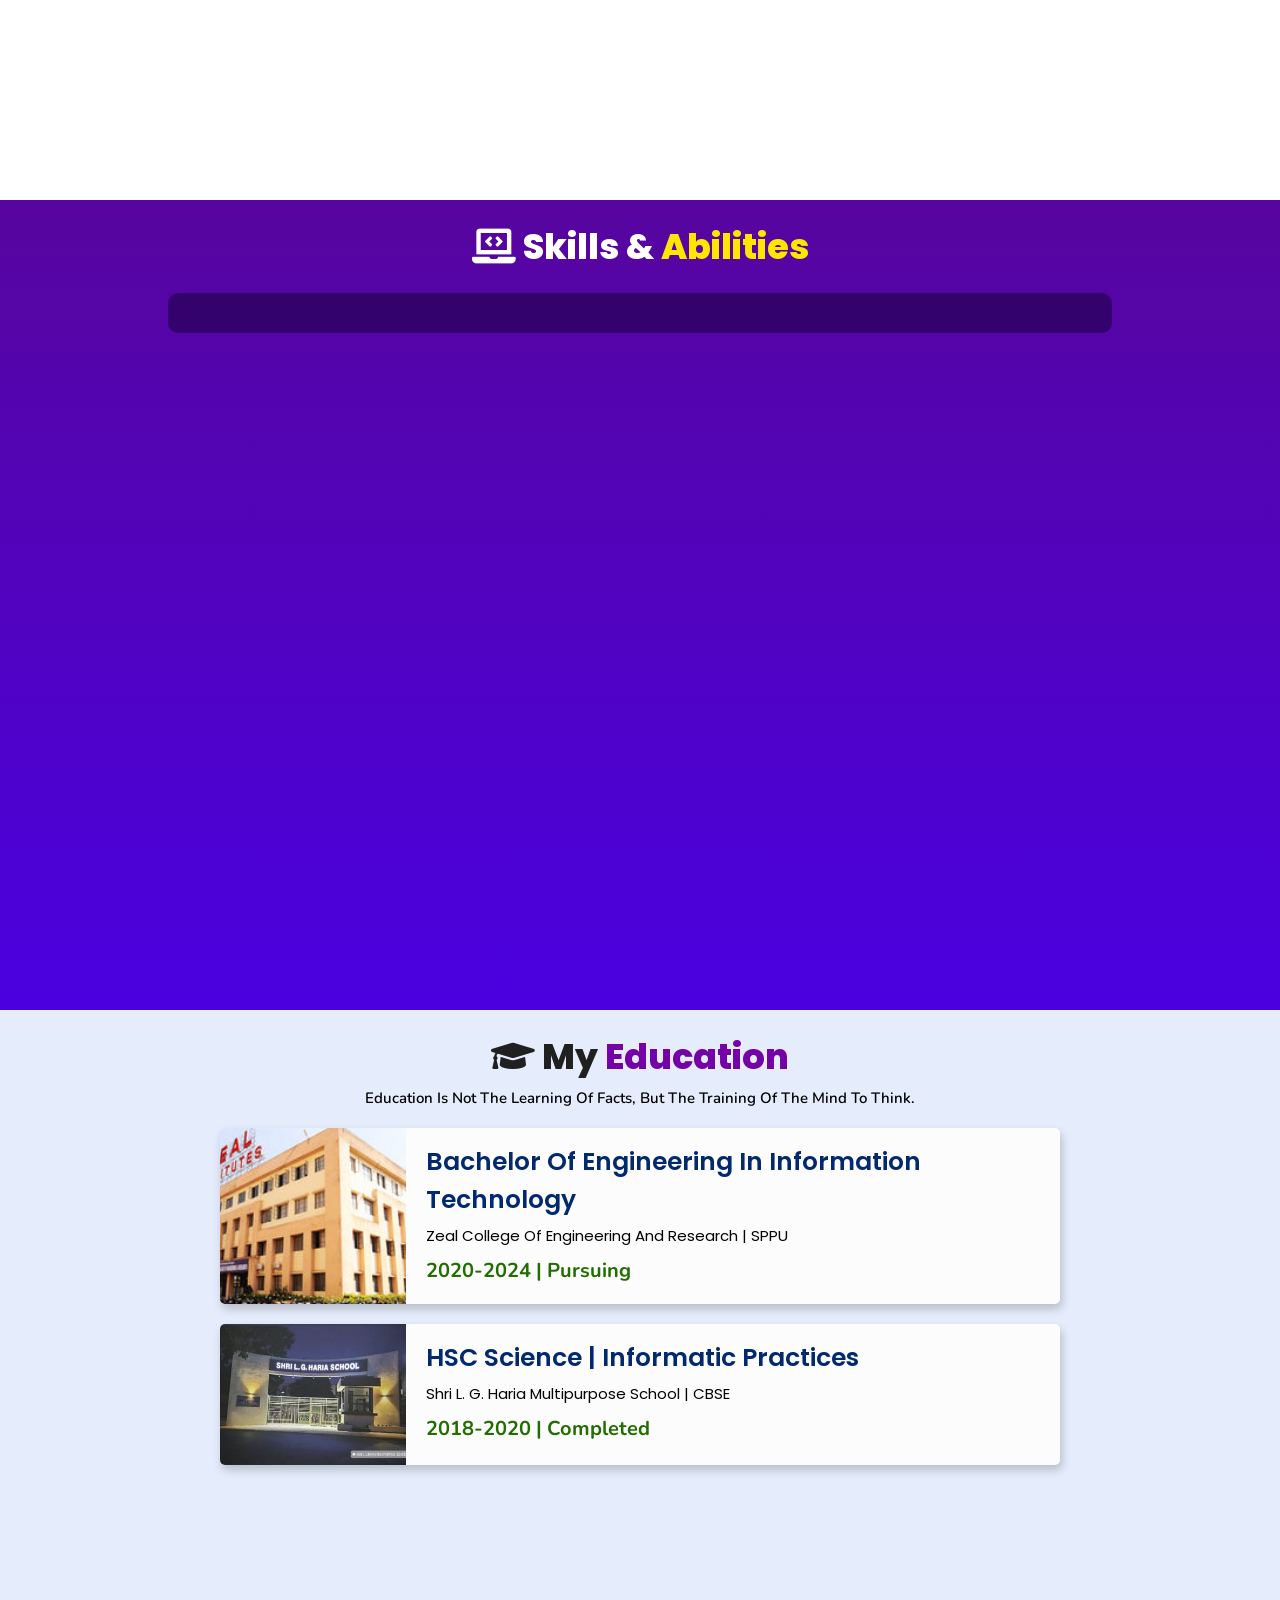
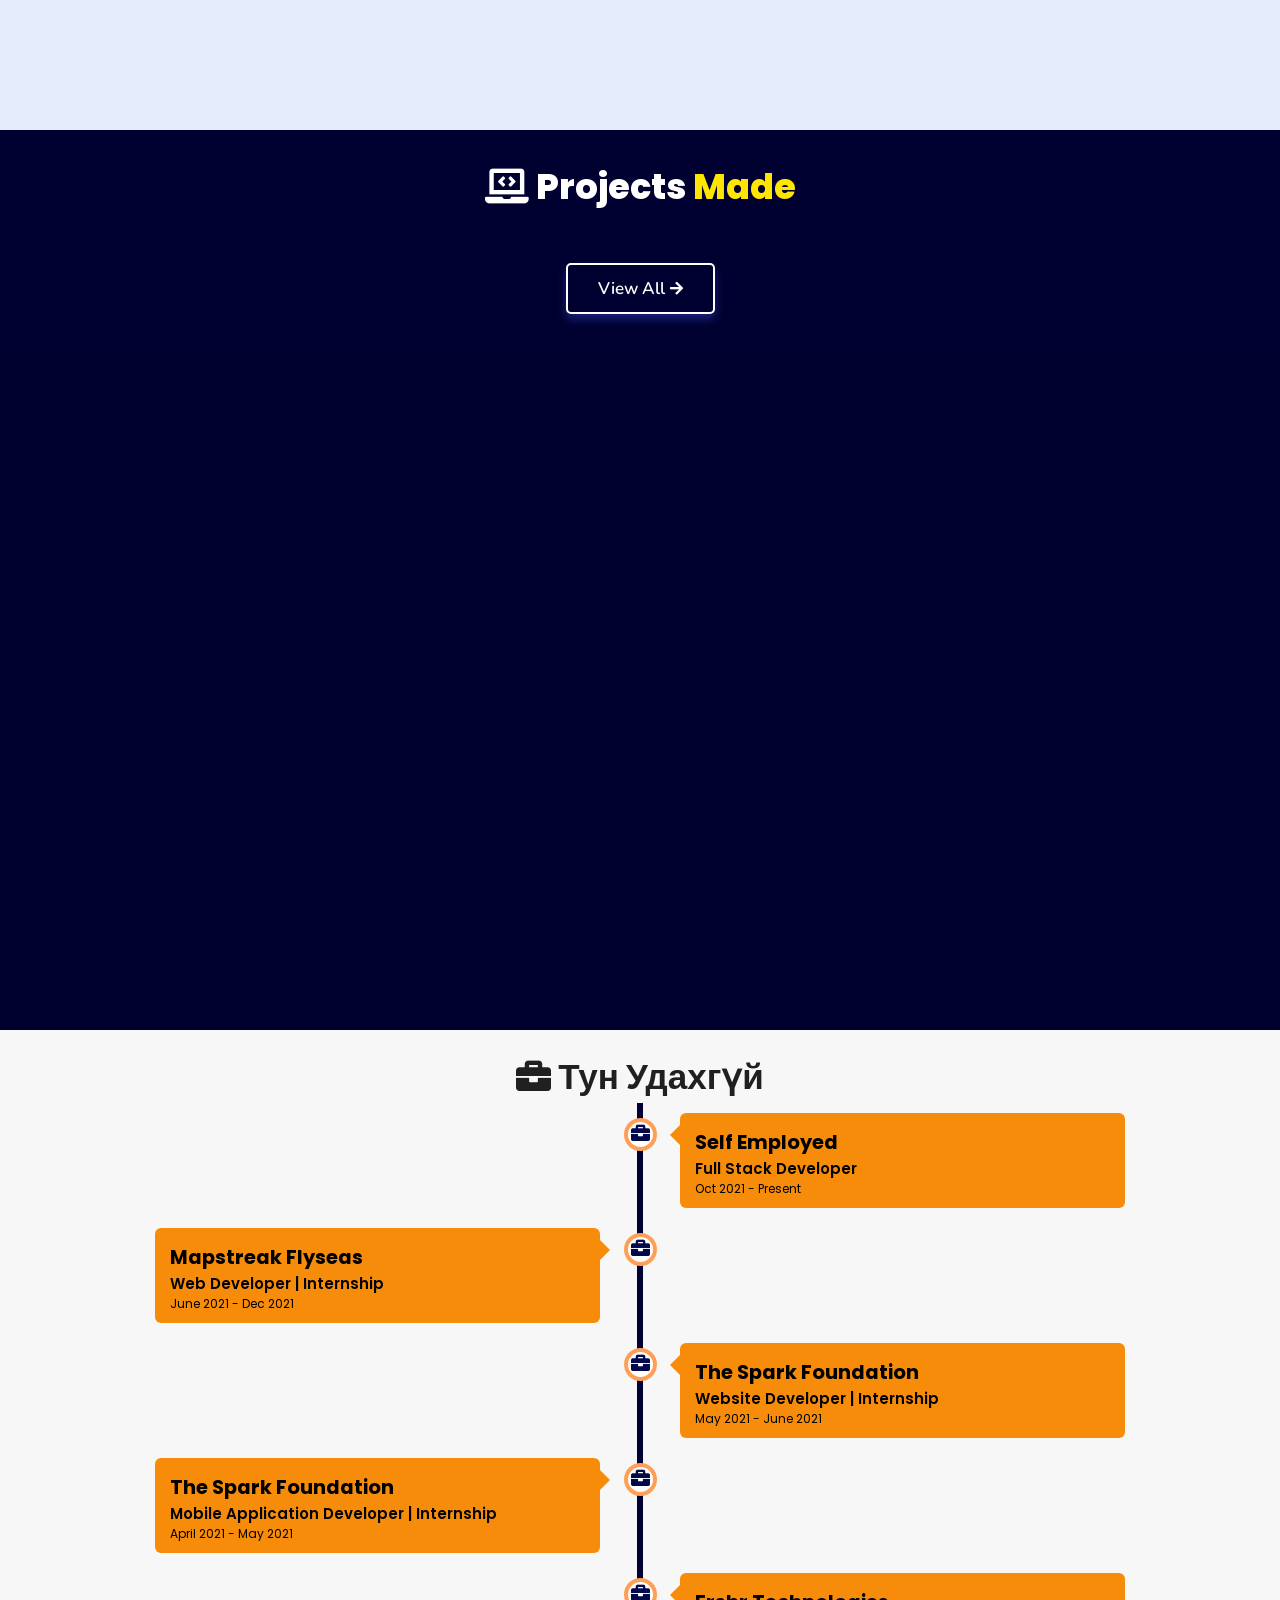
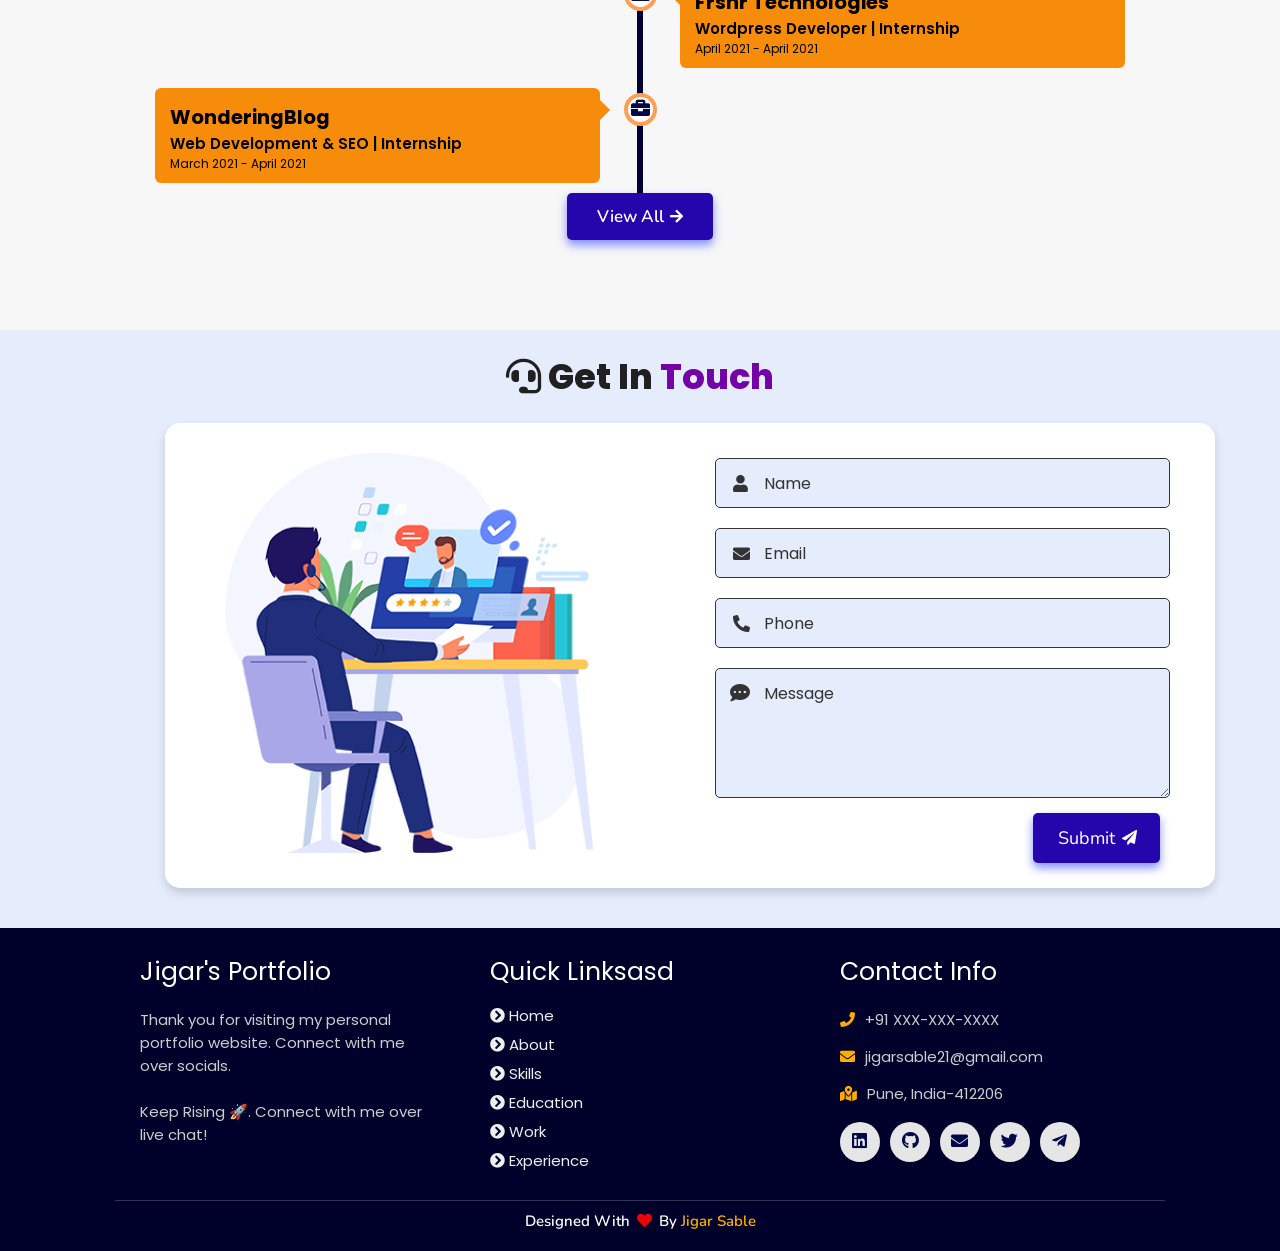
==== commit d45b4a9a: "fixed title change" ====
--- a/index.html
+++ b/index.html
@@ -4,7 +4,7 @@
     <meta charset="UTF-8">
     <meta http-equiv="X-UA-Compatible" content="IE=edge">
     <meta name="viewport" content="width=device-width, initial-scale=1.0">
-    <meta name="keywords" content="jigar sable, portfolio, jigar, full stack dev, personal portfolio lifecodes, portfolio design, portfolio website, personal portfolio" />
+   
     <meta name="description" content="Welcome to Jigar's Portfolio. Full-Stack Web Developer and Android App Developer" />
     <!-- Custom CSS -->
     <link rel="stylesheet" href="./assets/css/style.css">
@@ -12,7 +12,7 @@
     <link rel="stylesheet" href="https://cdnjs.cloudflare.com/ajax/libs/font-awesome/5.15.3/css/all.min.css" integrity="sha512-iBBXm8fW90+nuLcSKlbmrPcLa0OT92xO1BIsZ+ywDWZCvqsWgccV3gFoRBv0z+8dLJgyAHIhR35VZc2oM/gI1w==" crossorigin="anonymous" referrerpolicy="no-referrer" />
     <!-- Favicon -->
     <link id='favicon' rel="shortcut icon" href="./assets/images/favicon.png" type="image/x-png">
-    <title>SD Women</title>
+    <title>Social Democratic Women</title>
 </head>
 <body oncontextmenu="return false">
 
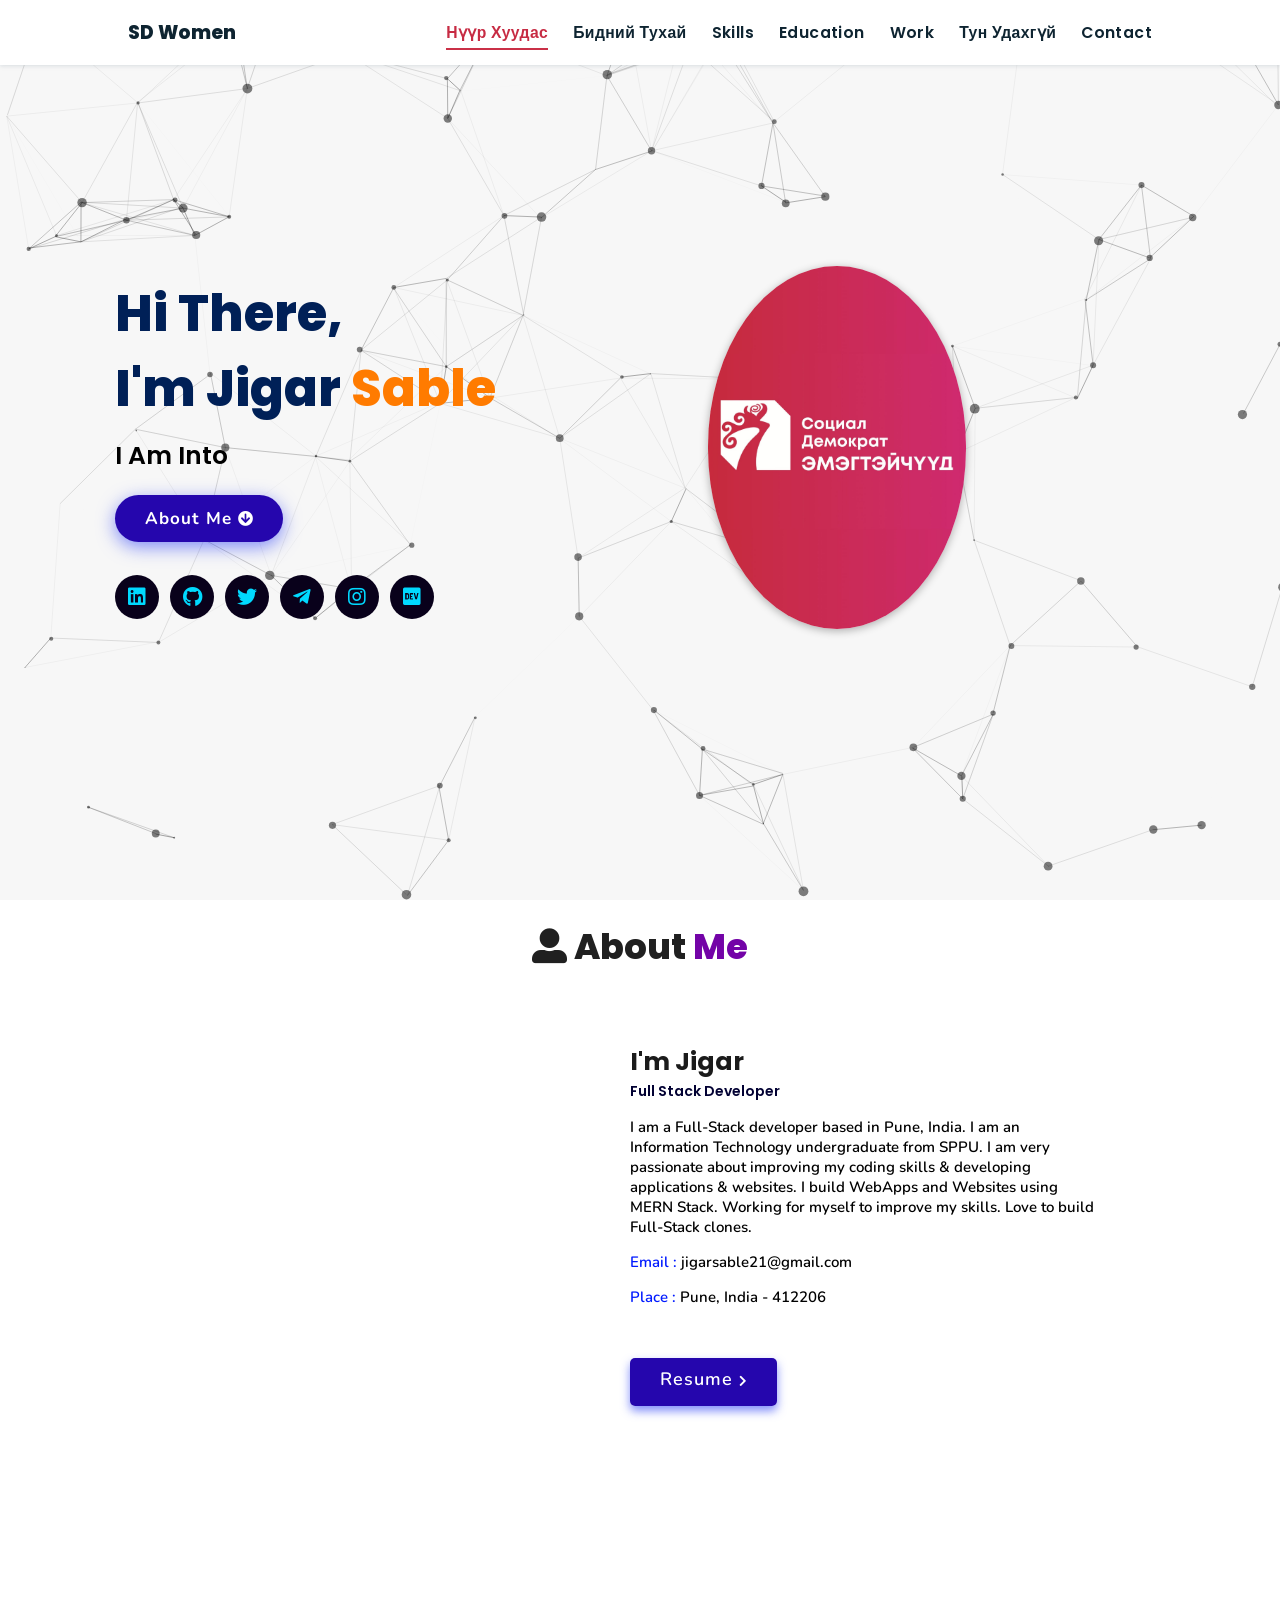
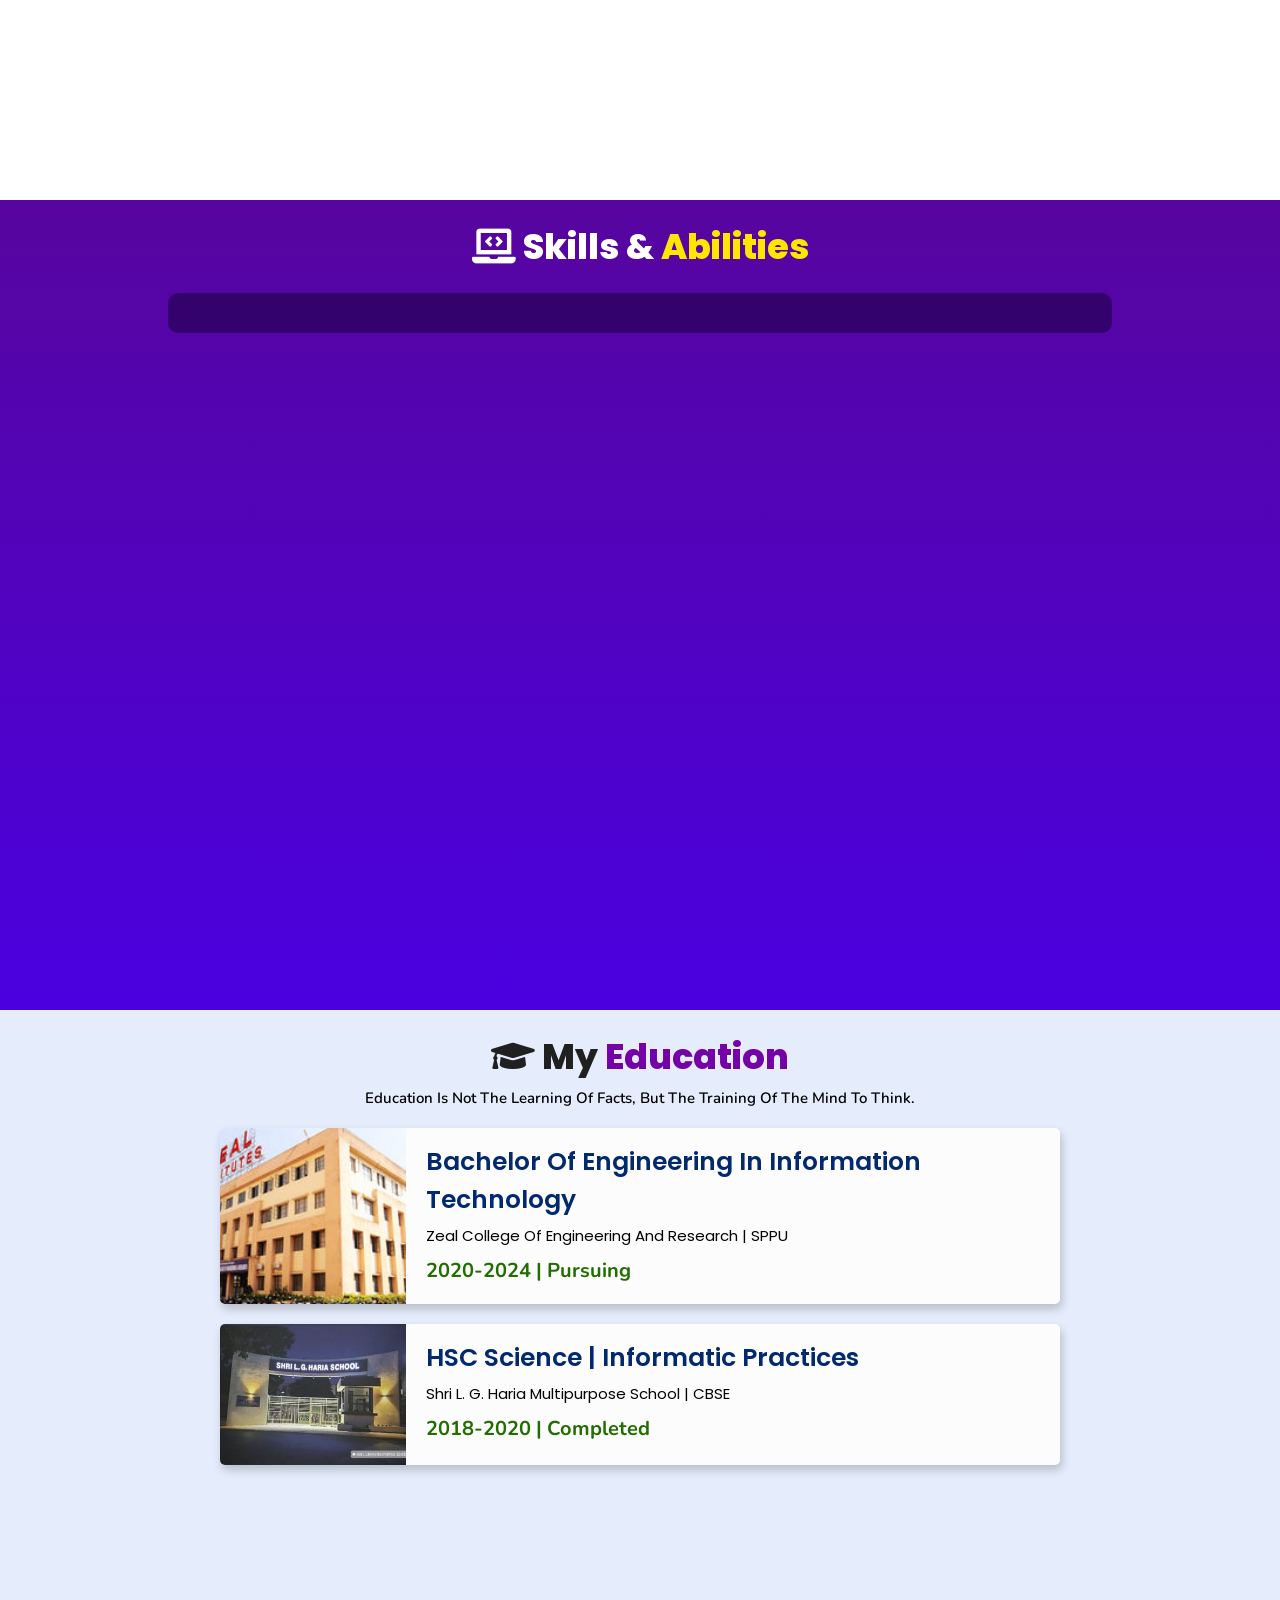
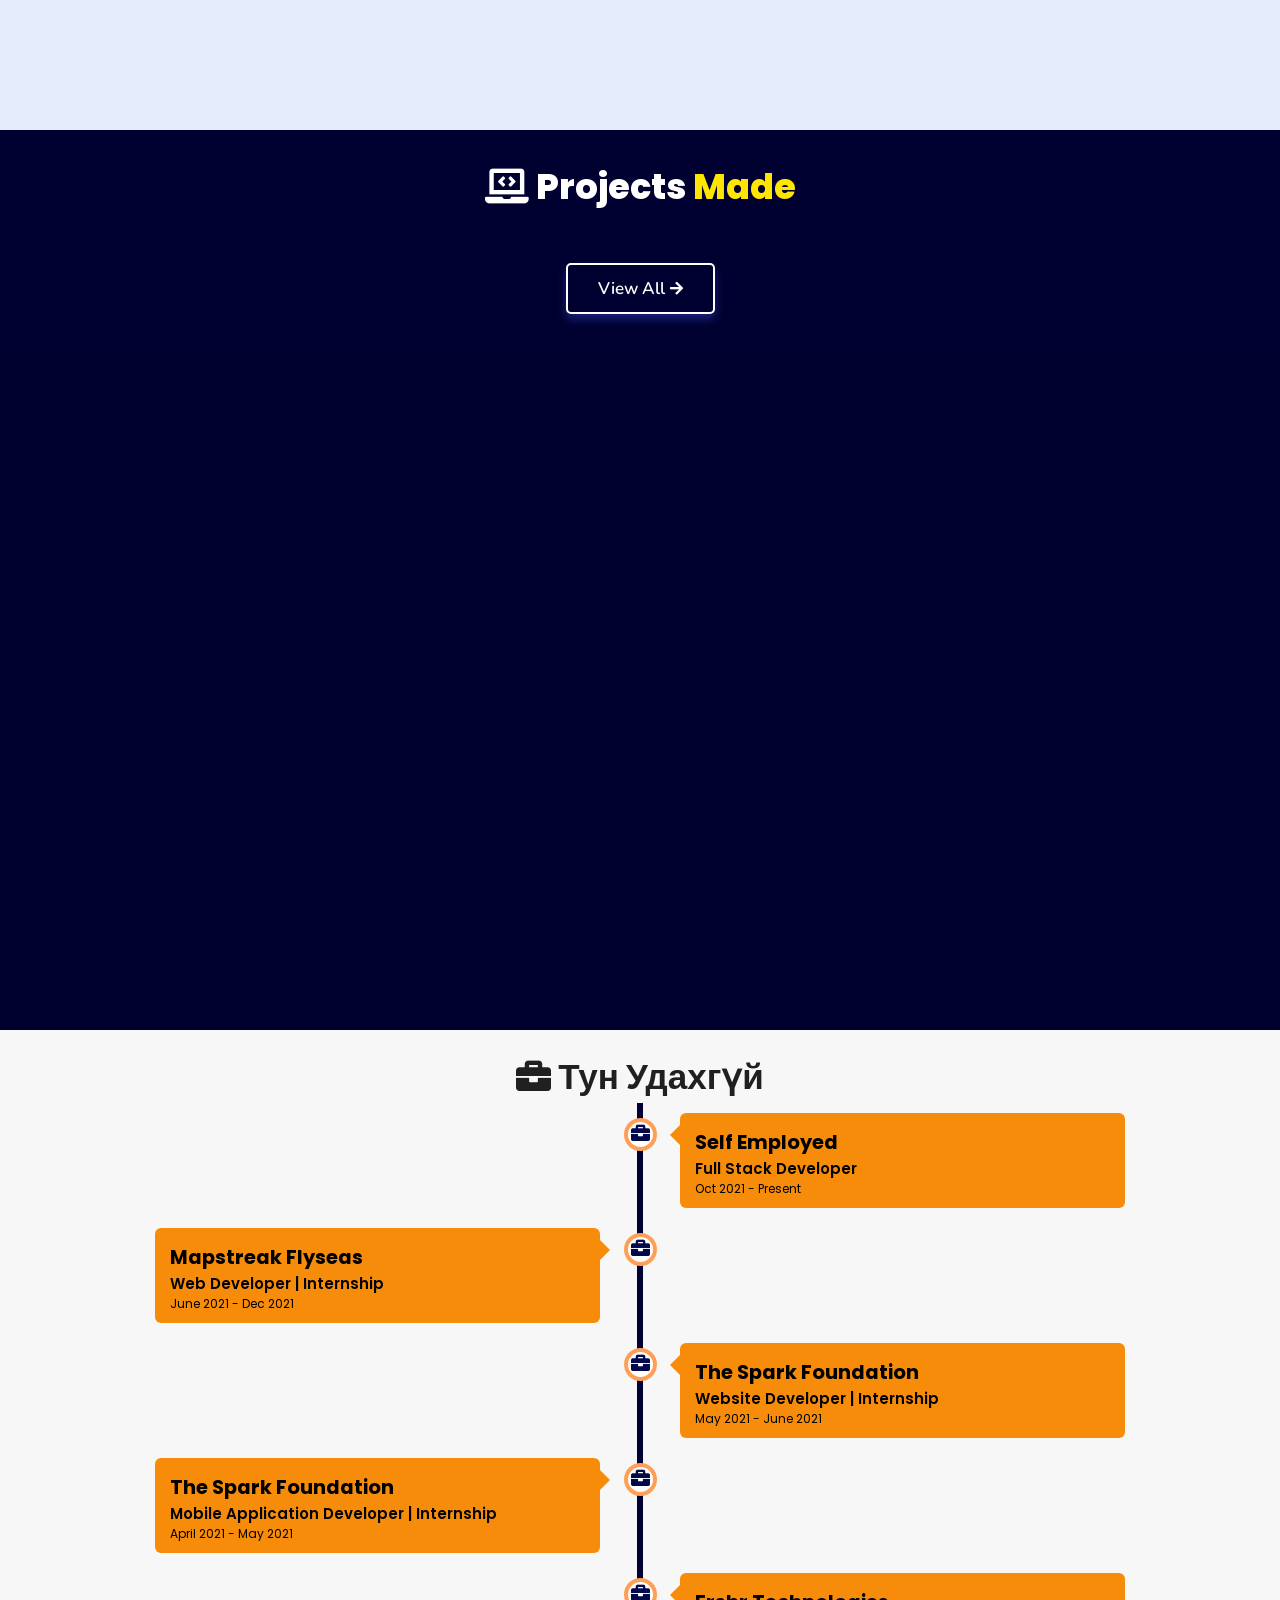
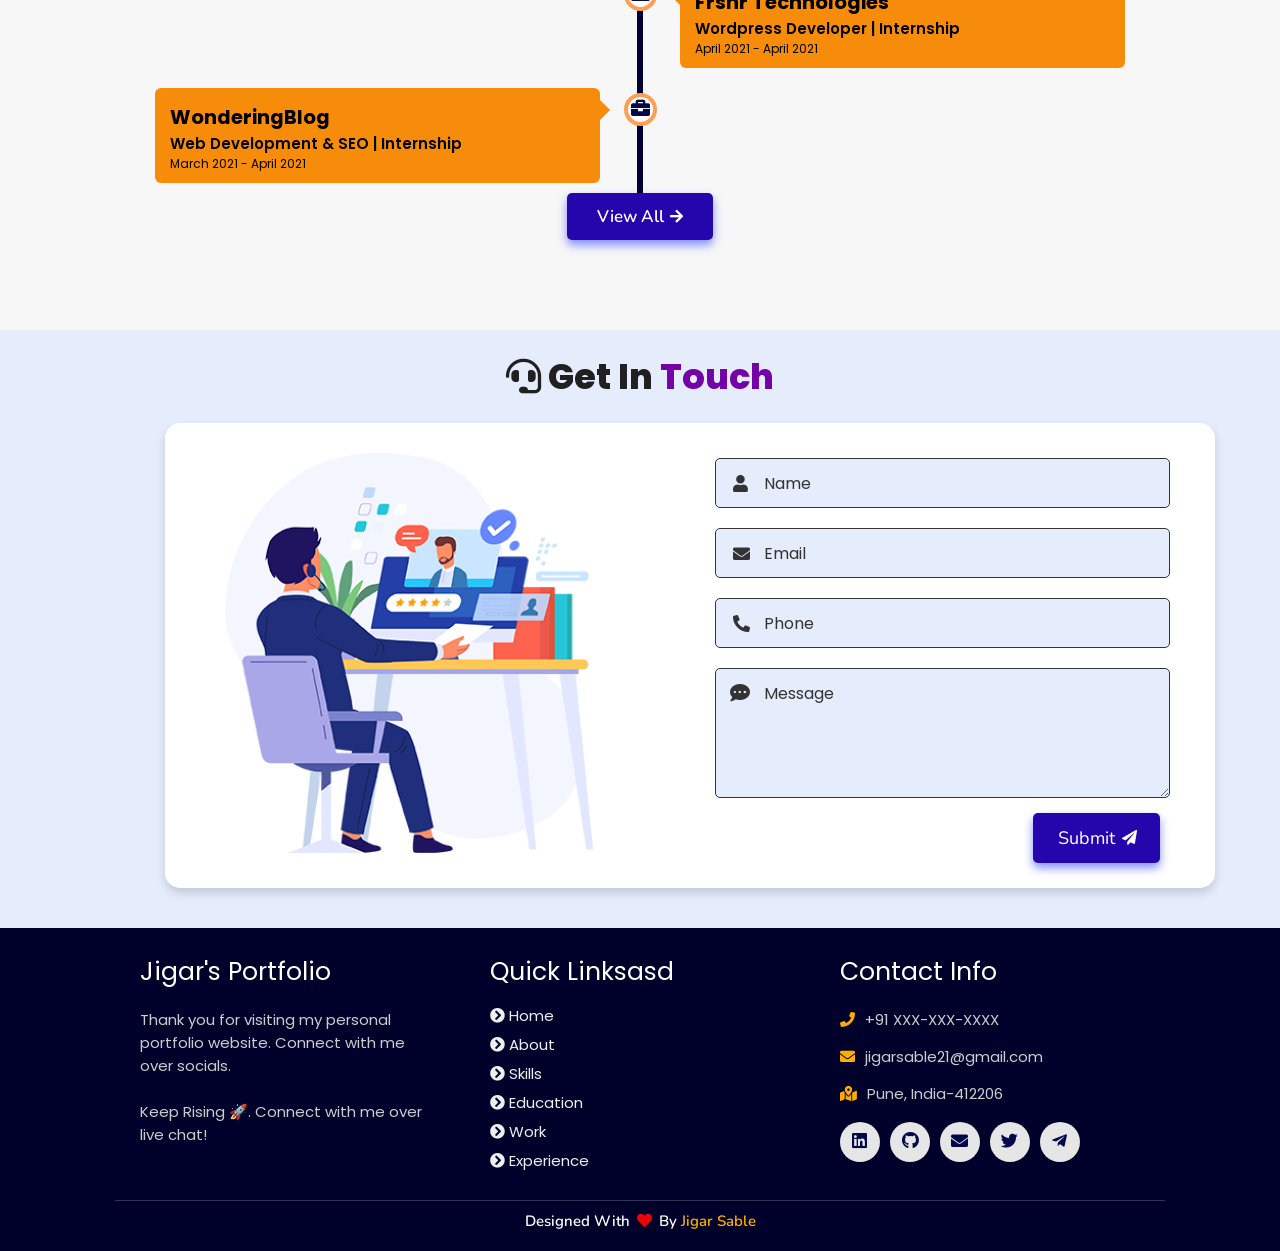
==== commit cf5df693: "Update index.html" ====
--- a/index.html
+++ b/index.html
@@ -28,8 +28,8 @@
         <div id="menu" class="fas fa-bars"></div>
         <nav class="navbar">
             <ul>
-            <li><a class="active" href="#home">Home</a></li>
-            <li><a href="#about">About</a></li>
+            <li><a class="active" href="#home">Нүүр Хуудас</a></li>
+            <li><a href="#about">Бидний тухай</a></li>
             <li><a href="#skills">Skills</a></li>
             <li><a href="#education">Education</a></li>
             <li><a href="#work">Work</a></li>
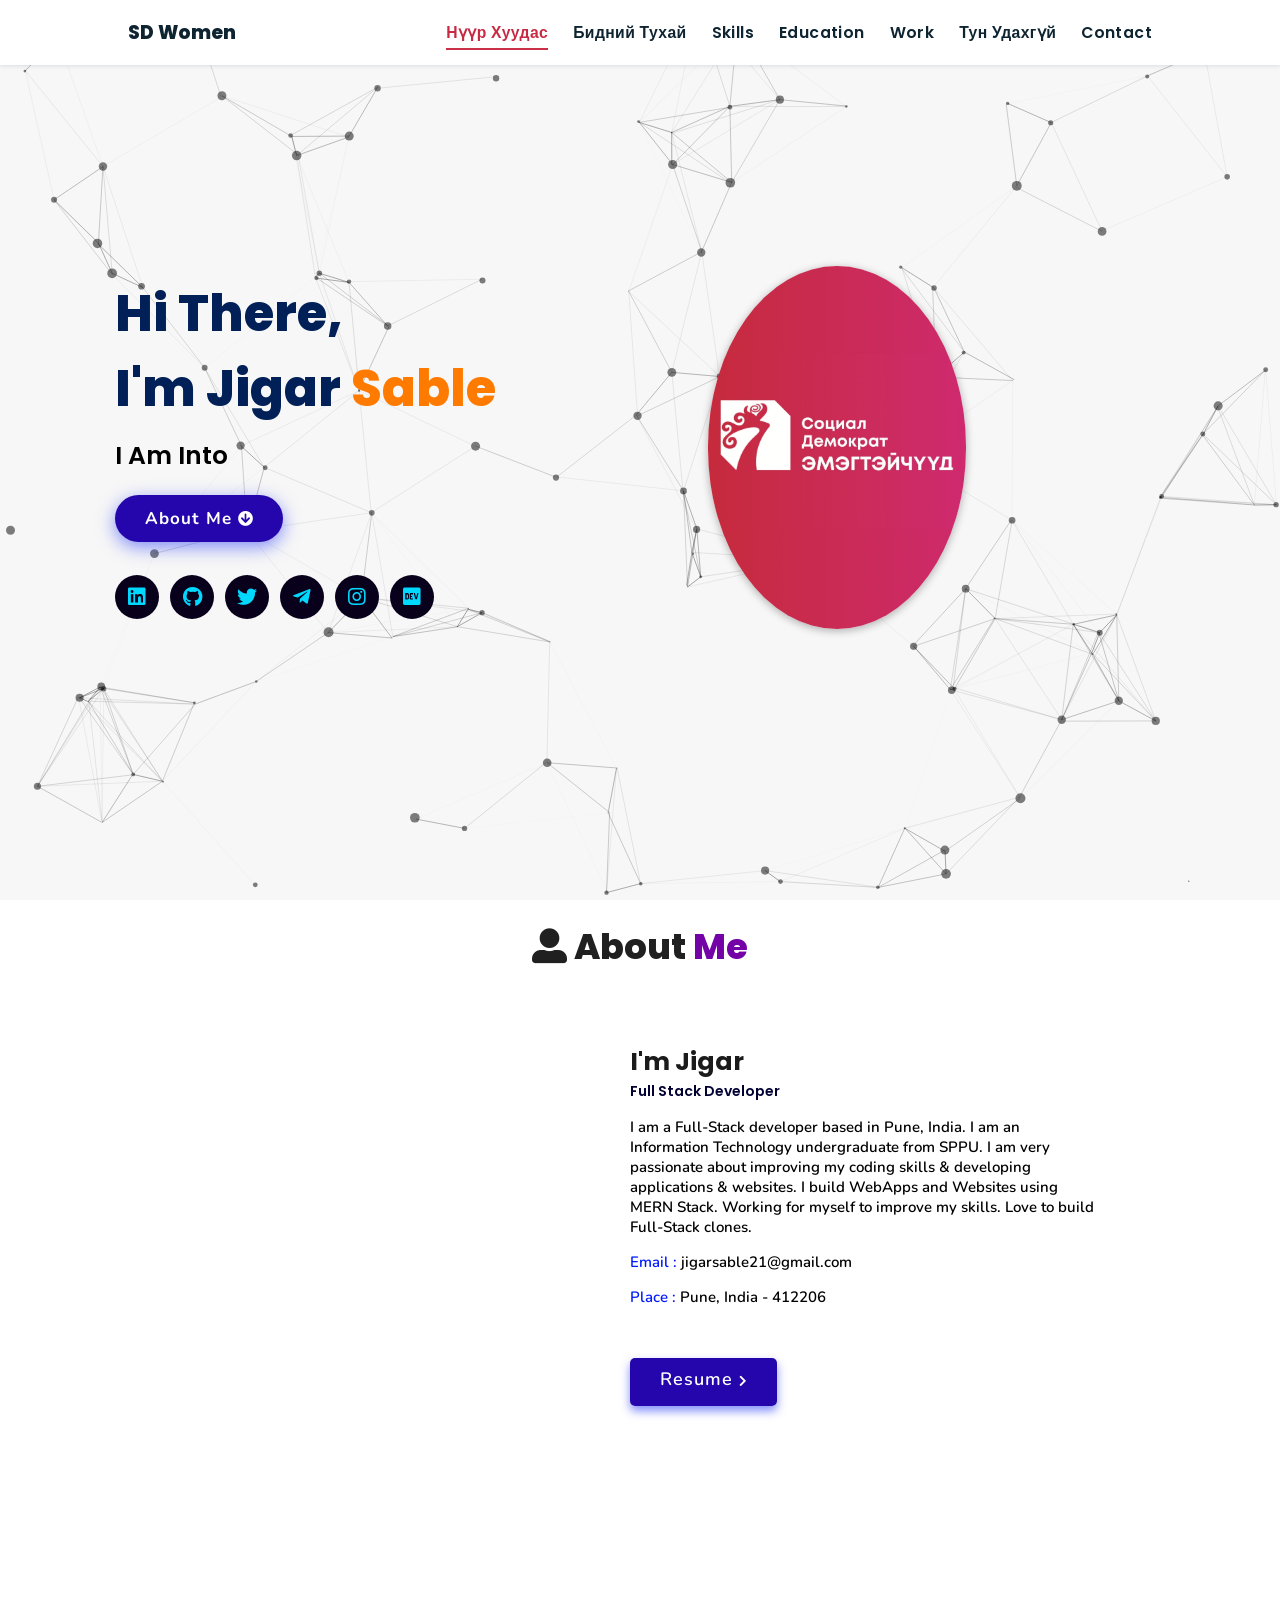
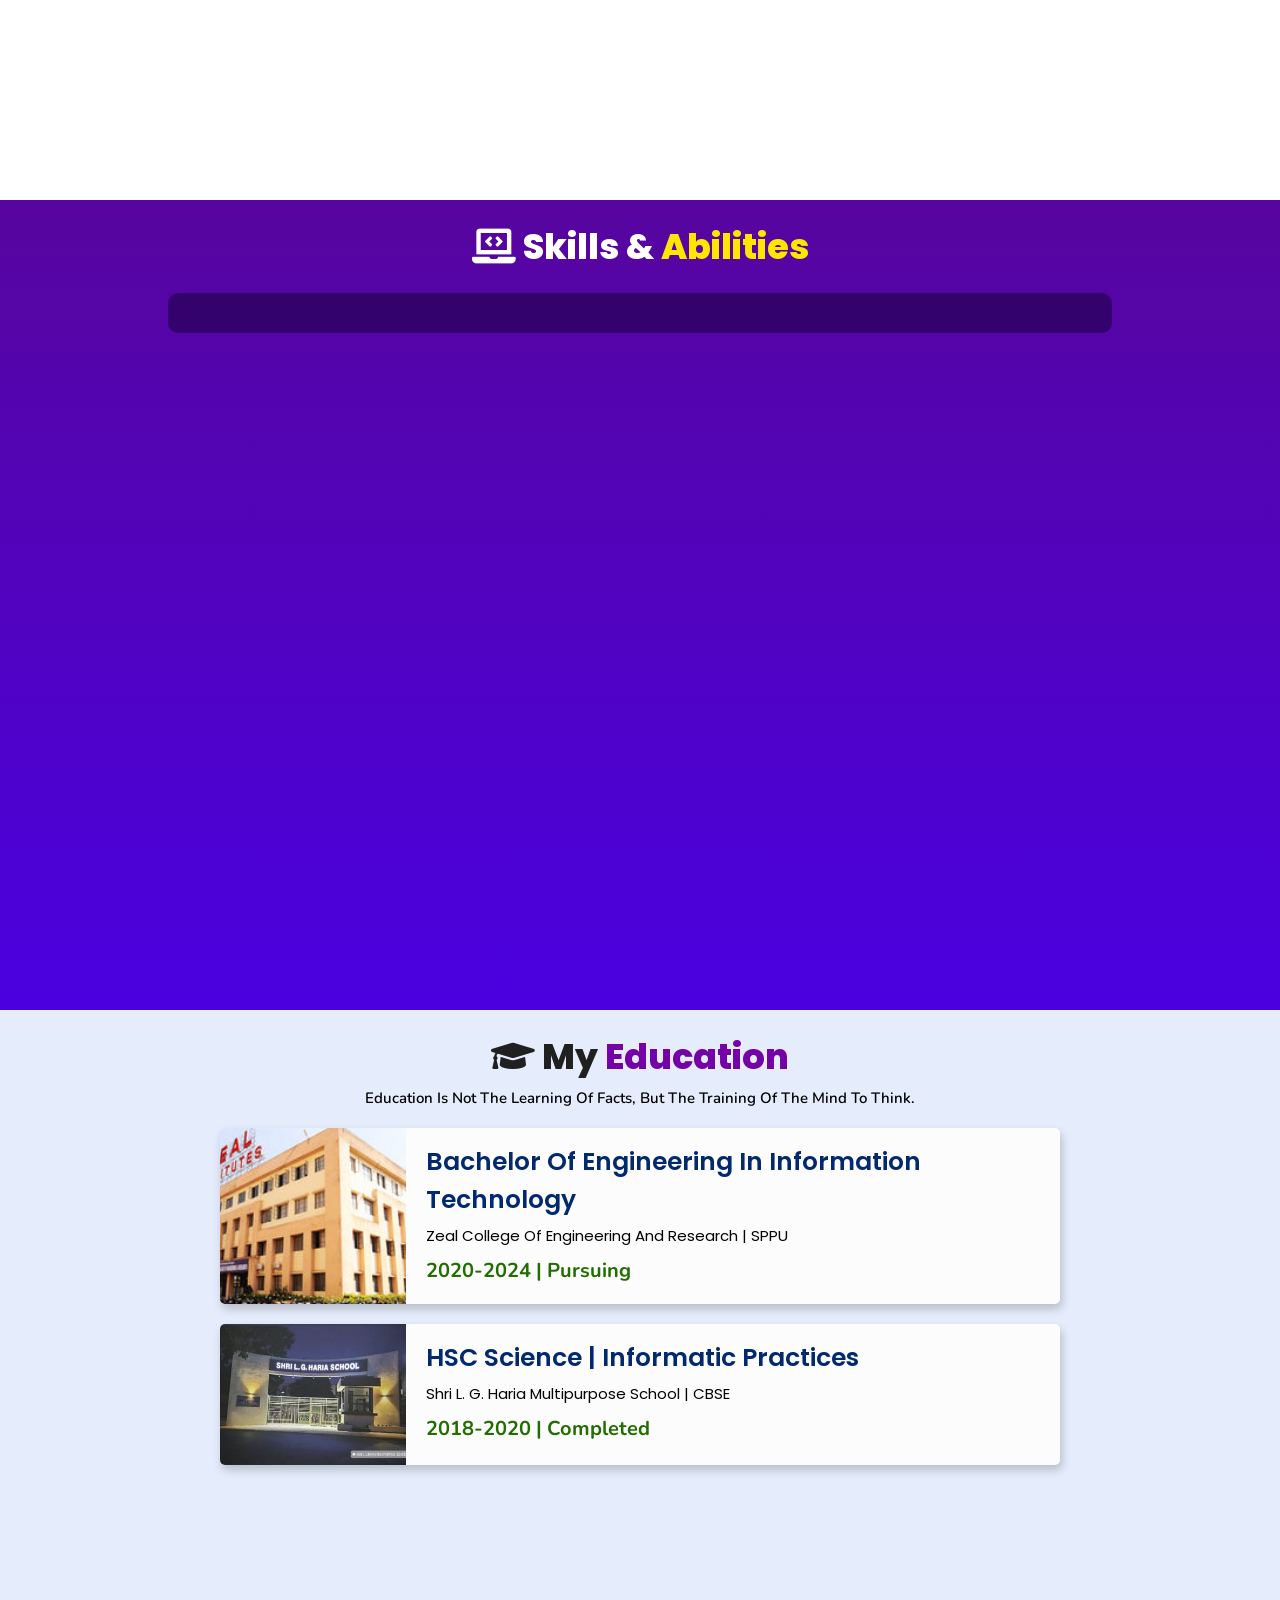
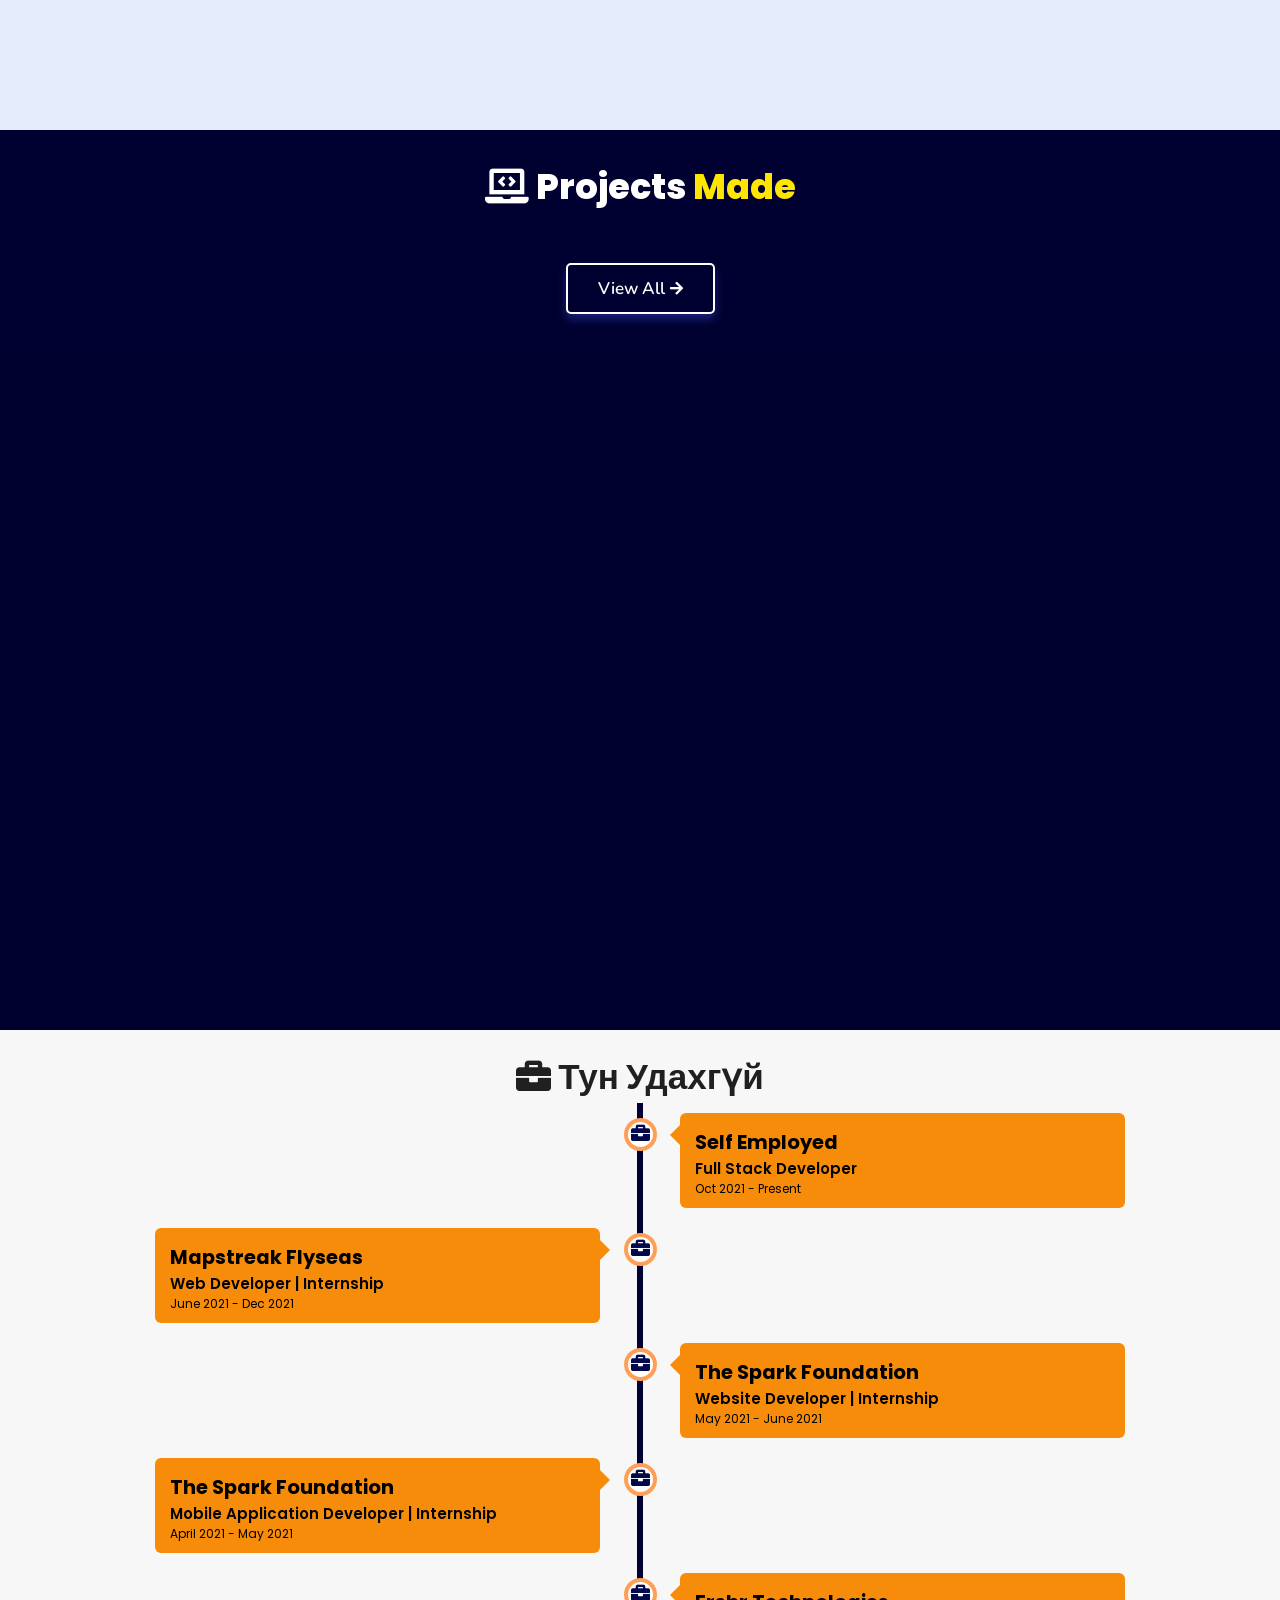
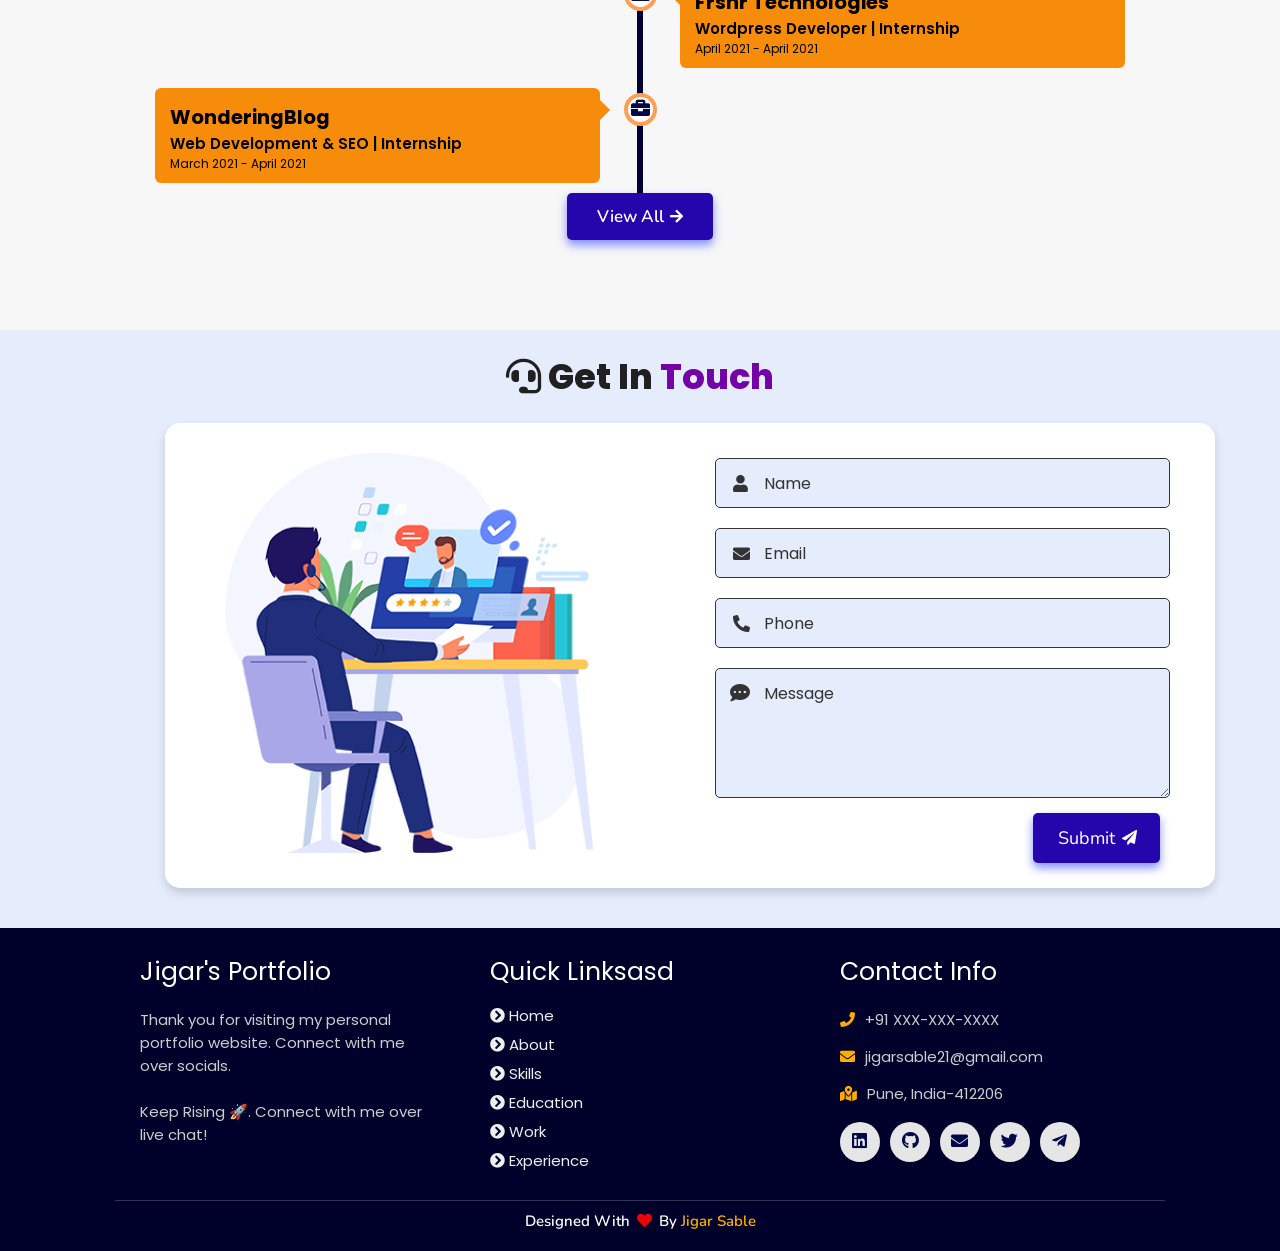
==== commit 96465366: "Update index.html" ====
--- a/index.html
+++ b/index.html
@@ -5,7 +5,7 @@
     <meta http-equiv="X-UA-Compatible" content="IE=edge">
     <meta name="viewport" content="width=device-width, initial-scale=1.0">
    
-    <meta name="description" content="Welcome to Jigar's Portfolio. Full-Stack Web Developer and Android App Developer" />
+    <meta name="description" content="Social Democratic Women" />
     <!-- Custom CSS -->
     <link rel="stylesheet" href="./assets/css/style.css">
     <!-- Font Awesome -->
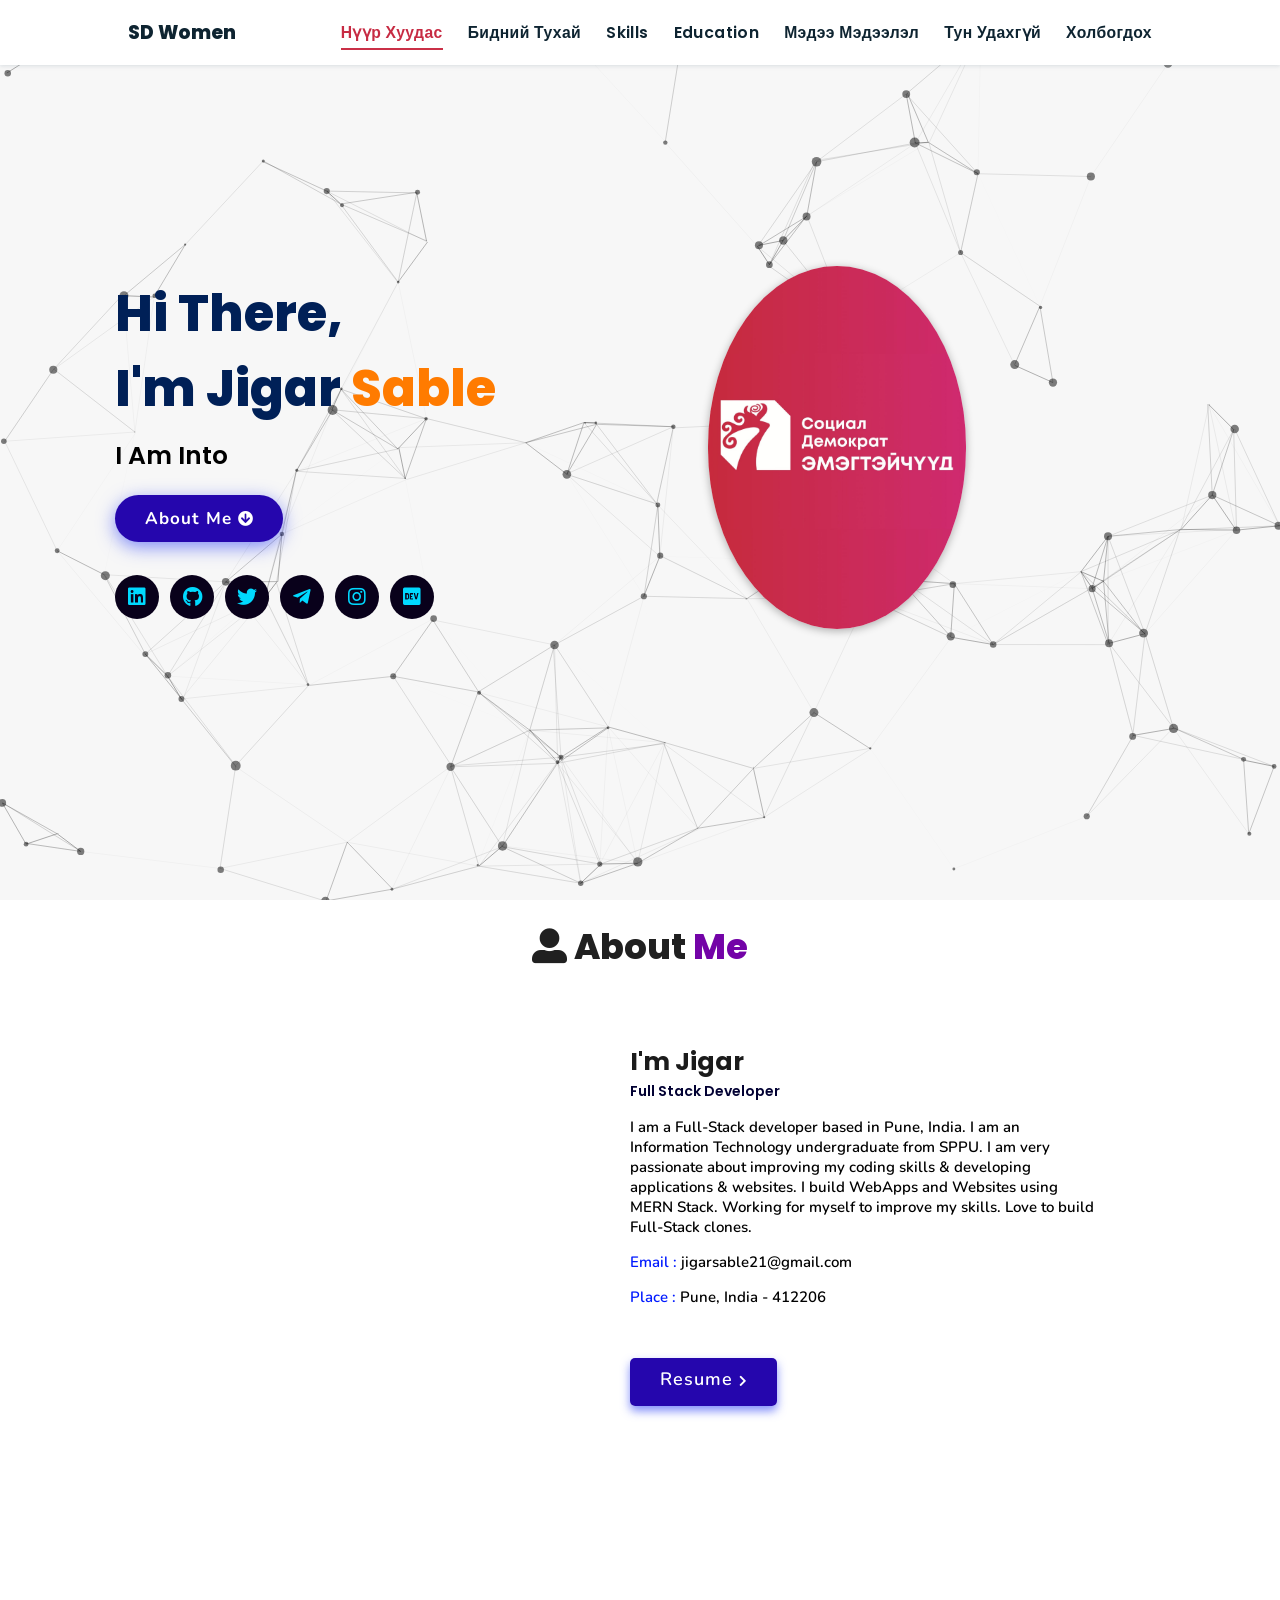
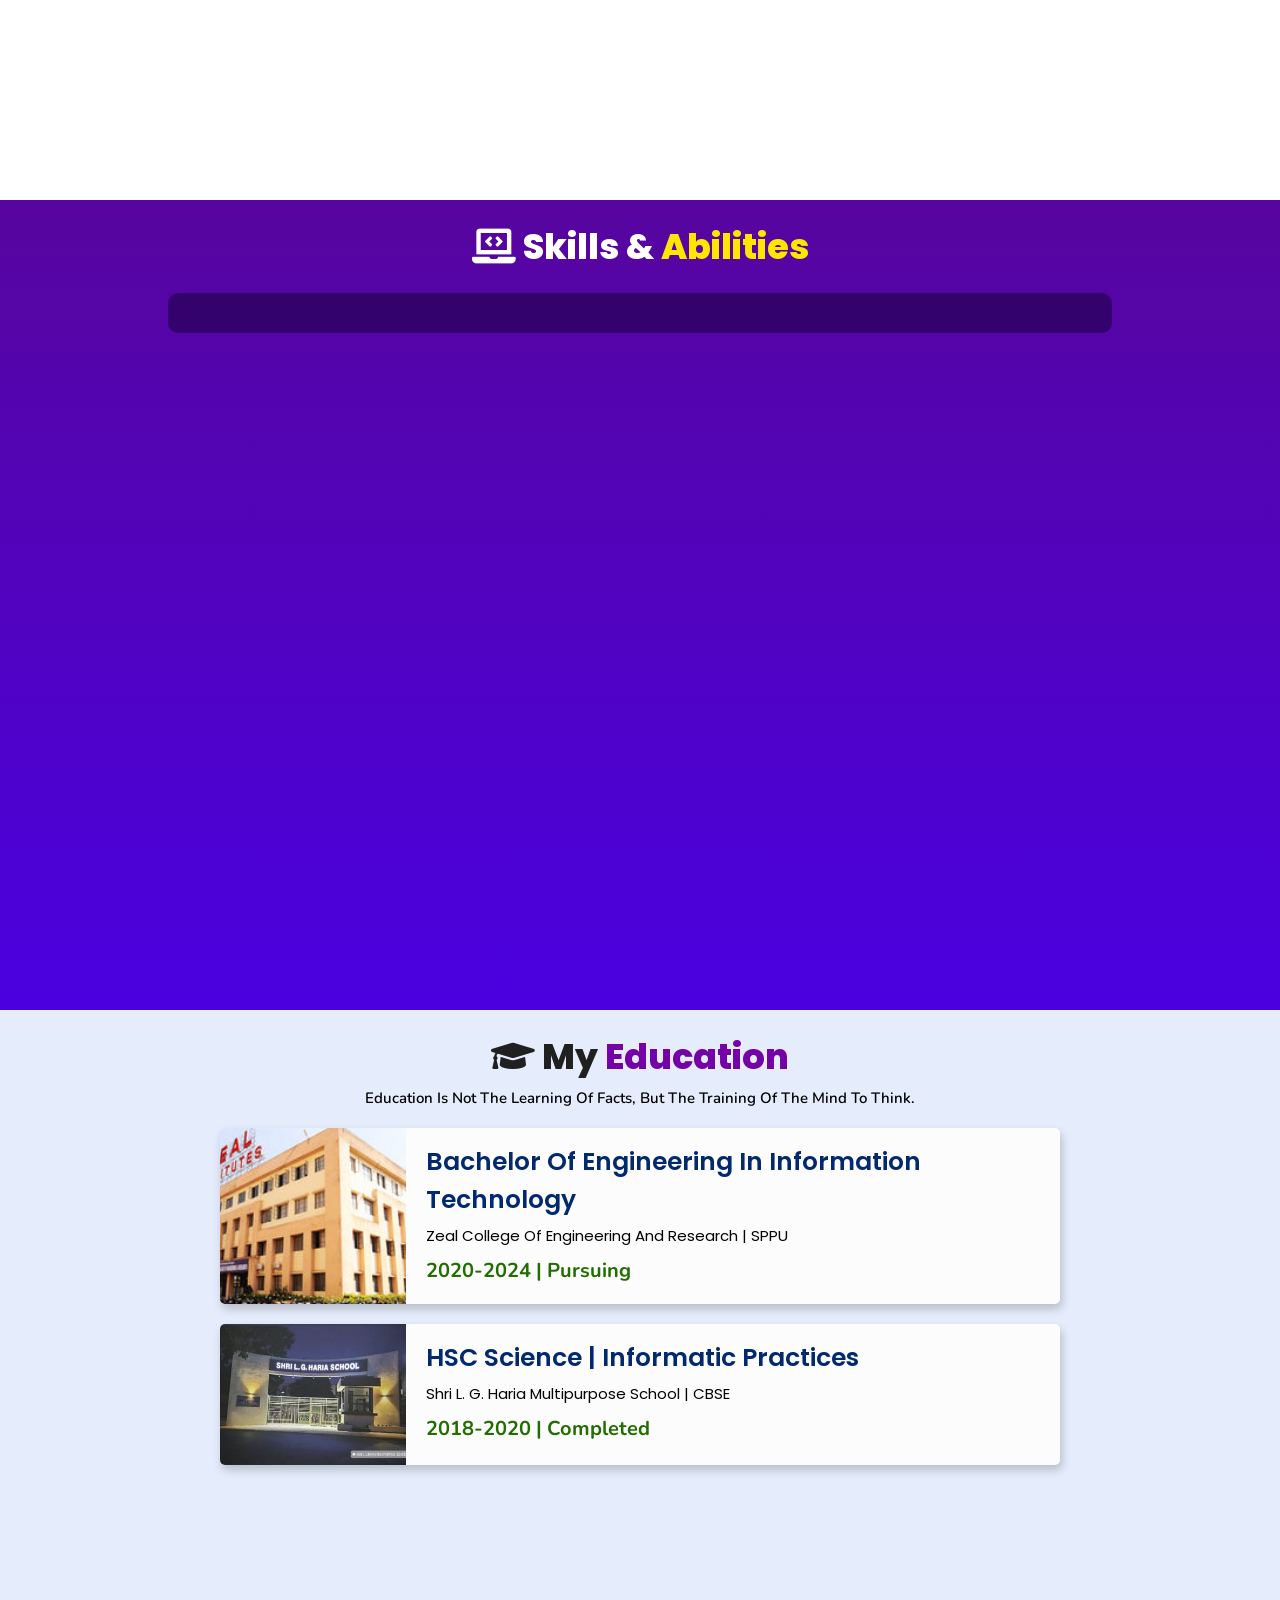
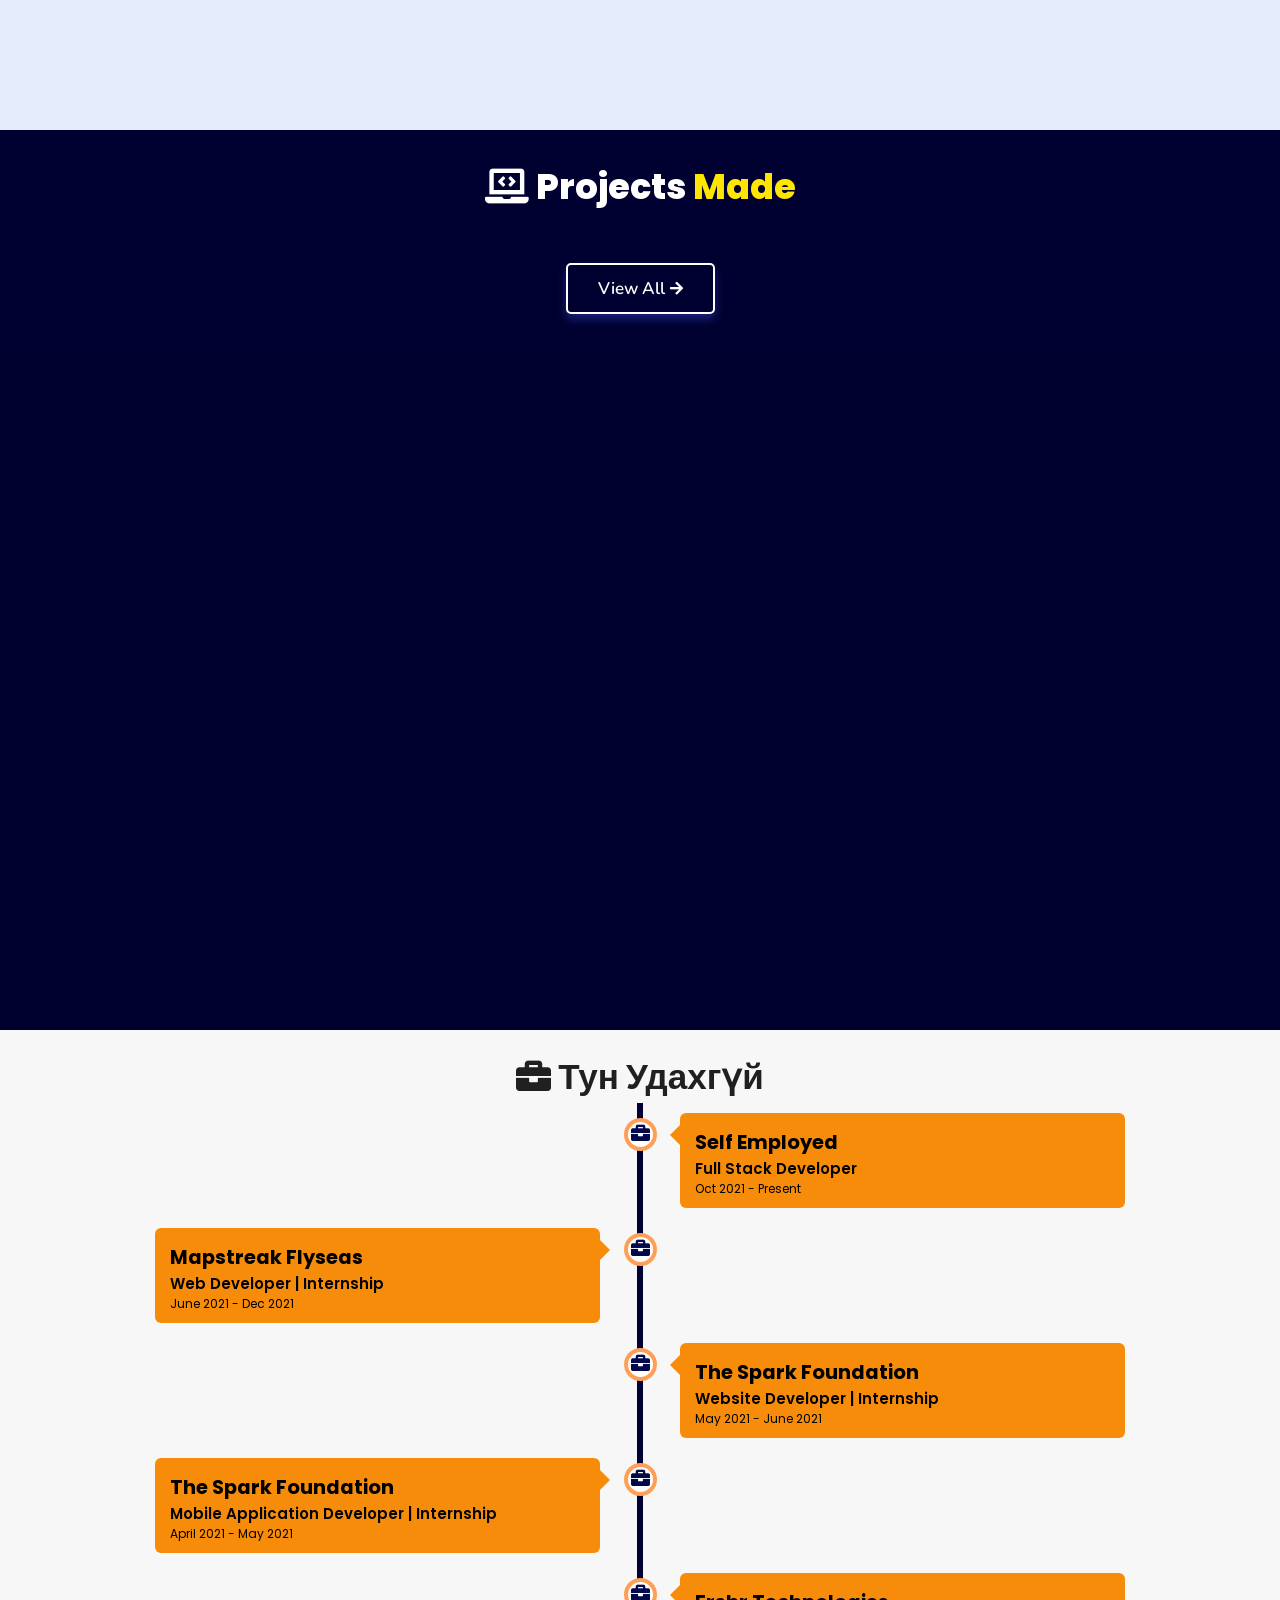
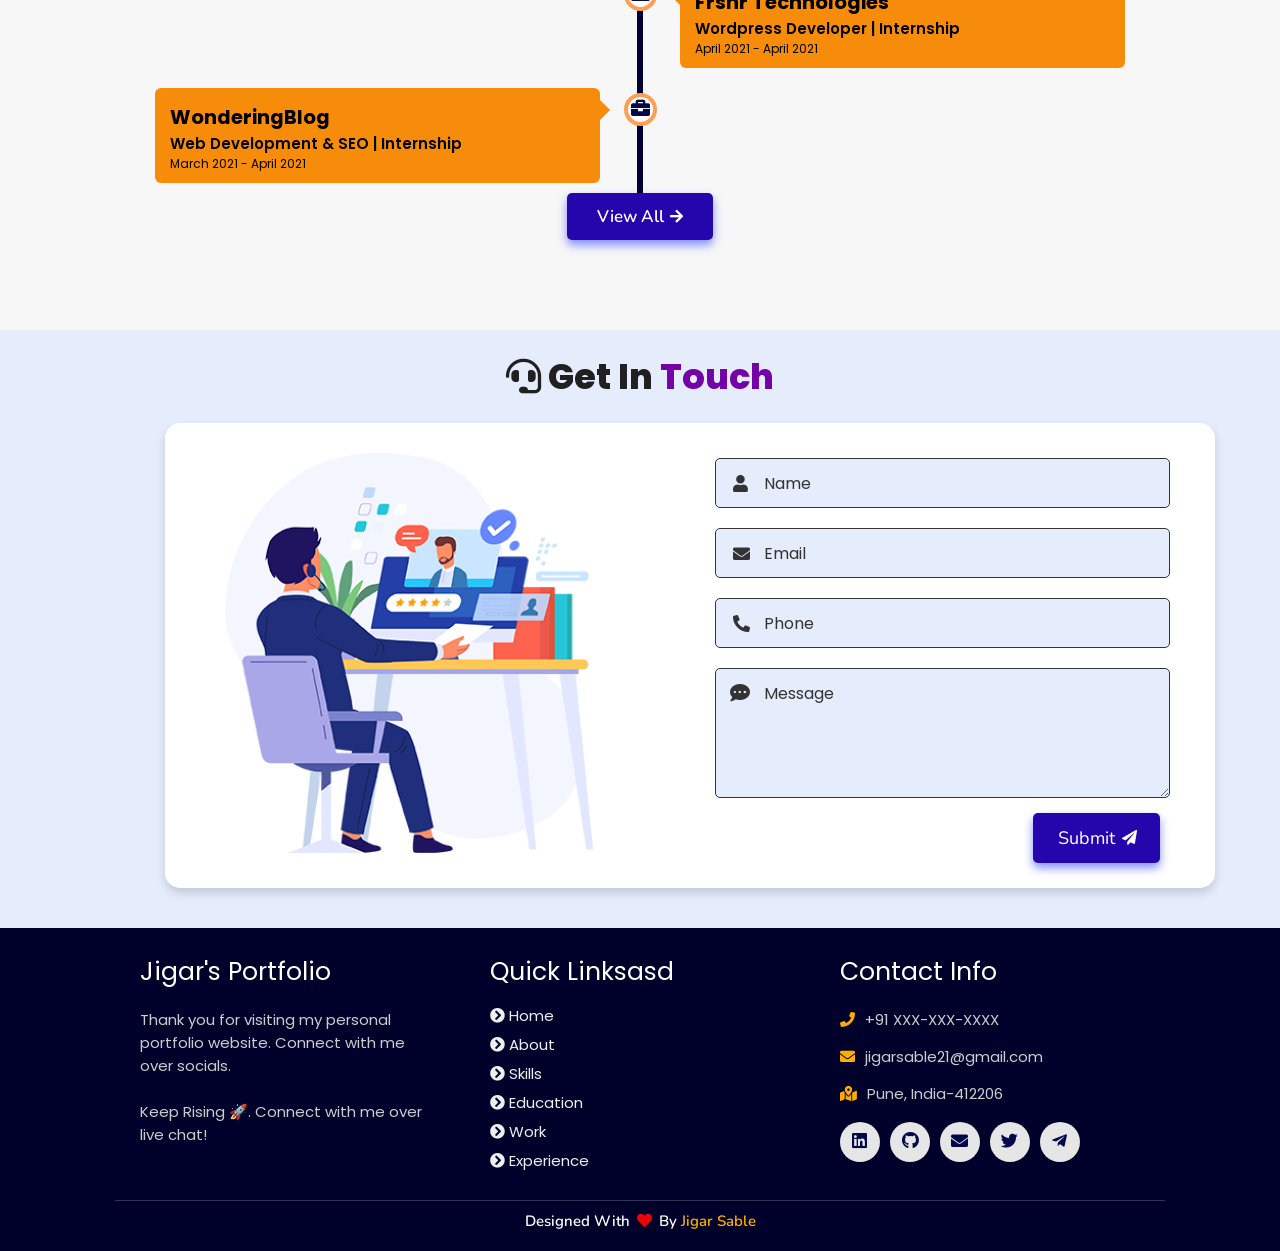
==== commit 1b635a34: "Update index.html" ====
--- a/index.html
+++ b/index.html
@@ -24,7 +24,7 @@
 <!-- navbar starts -->
 <header>
         <a  class="logo"> </i>SD Women</a>
-
+<!--zurag heregtei -->
         <div id="menu" class="fas fa-bars"></div>
         <nav class="navbar">
             <ul>
@@ -32,9 +32,9 @@
             <li><a href="#about">Бидний тухай</a></li>
             <li><a href="#skills">Skills</a></li>
             <li><a href="#education">Education</a></li>
-            <li><a href="#work">Work</a></li>
+            <li><a href="#work">Мэдээ мэдээлэл</a></li>
             <li><a href="#experience">Тун удахгүй</a></li>
-            <li><a href="#contact">Contact</a></li>
+            <li><a href="#contact">Холбогдох</a></li>
             </ul>
         </nav>
 </header>
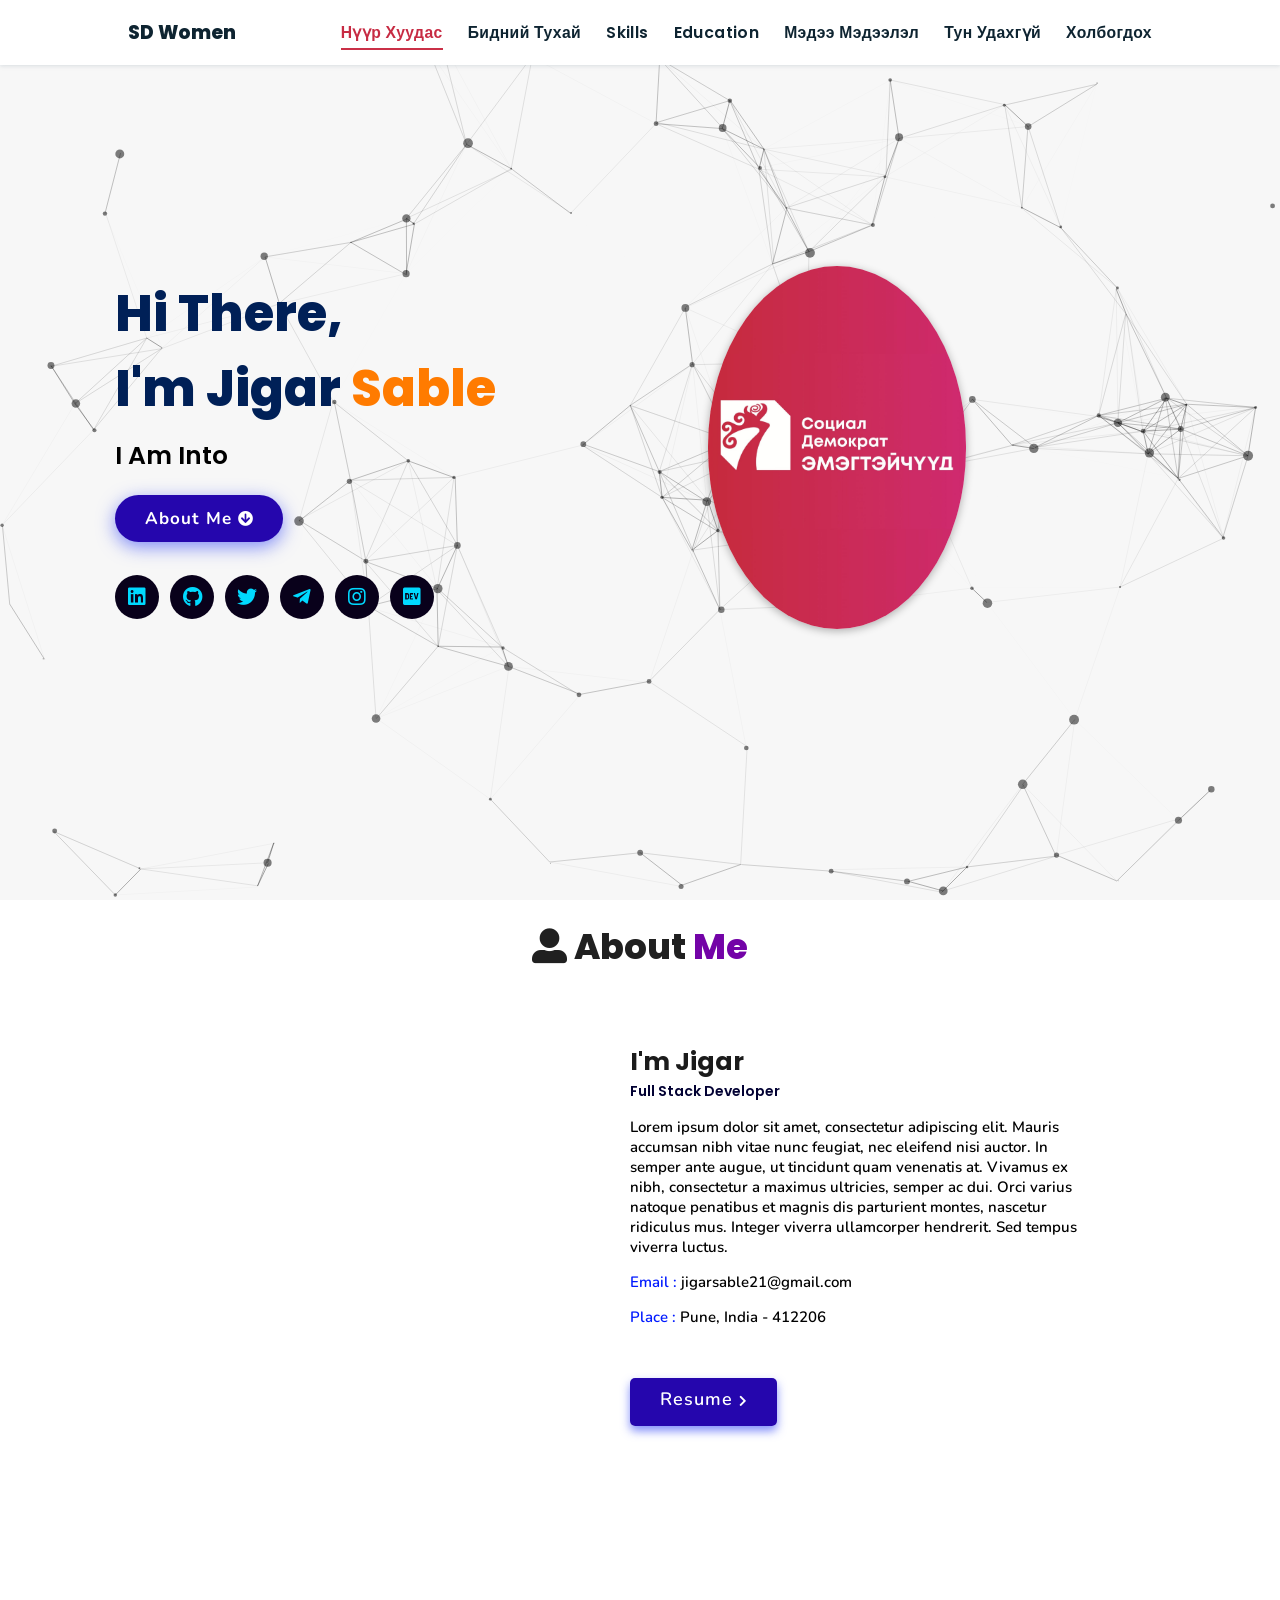
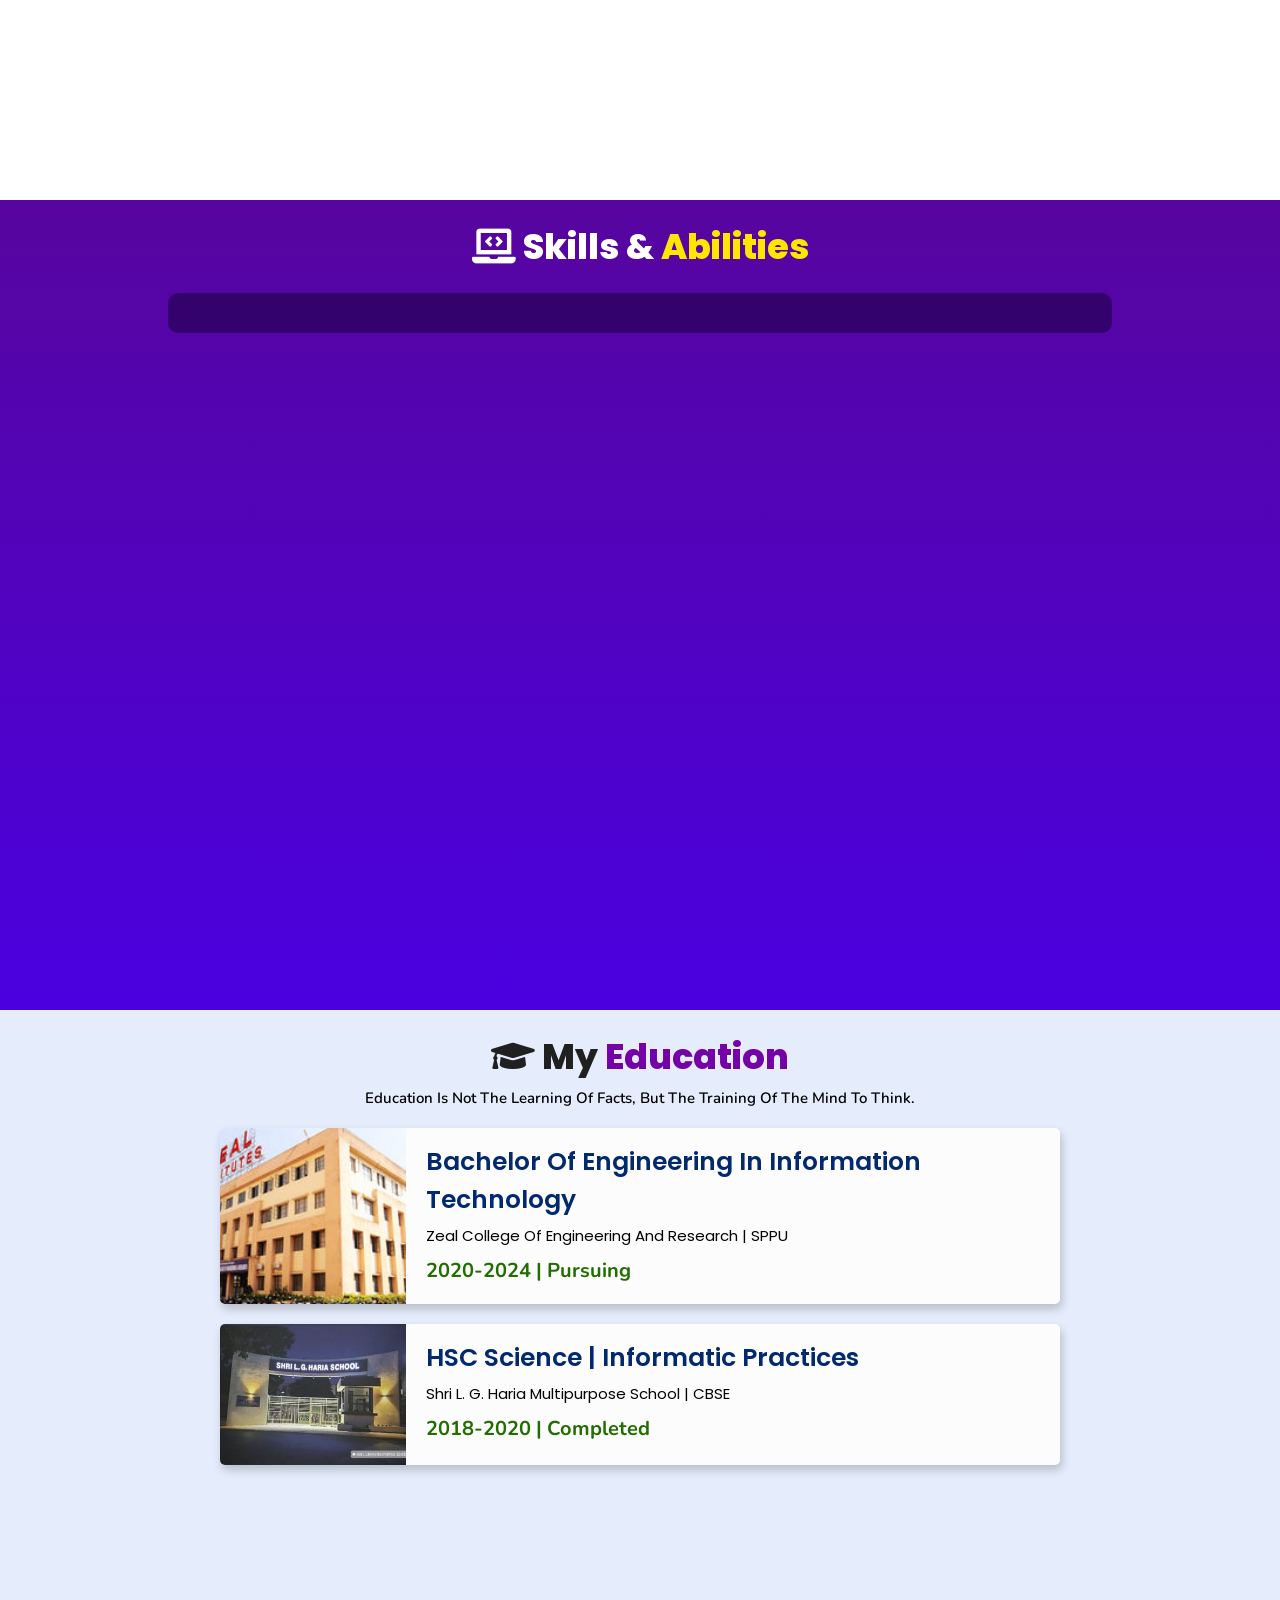
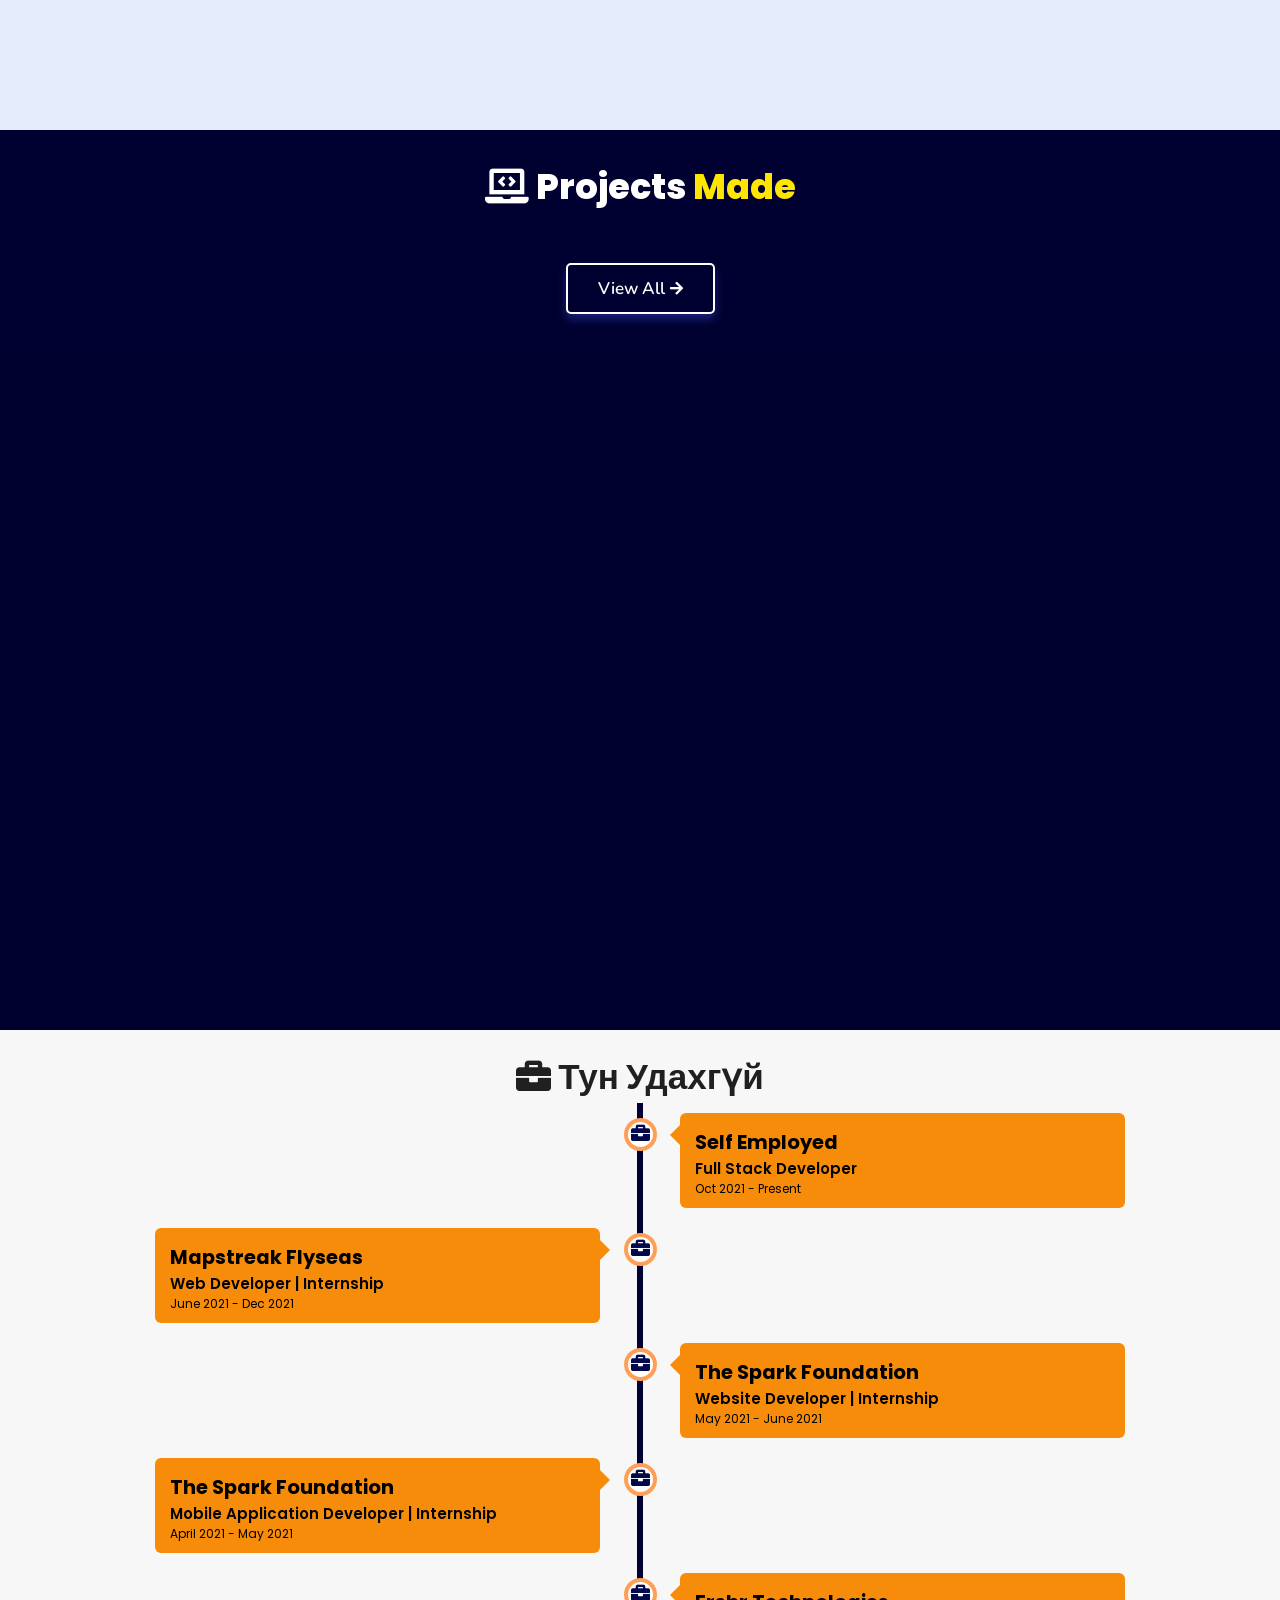
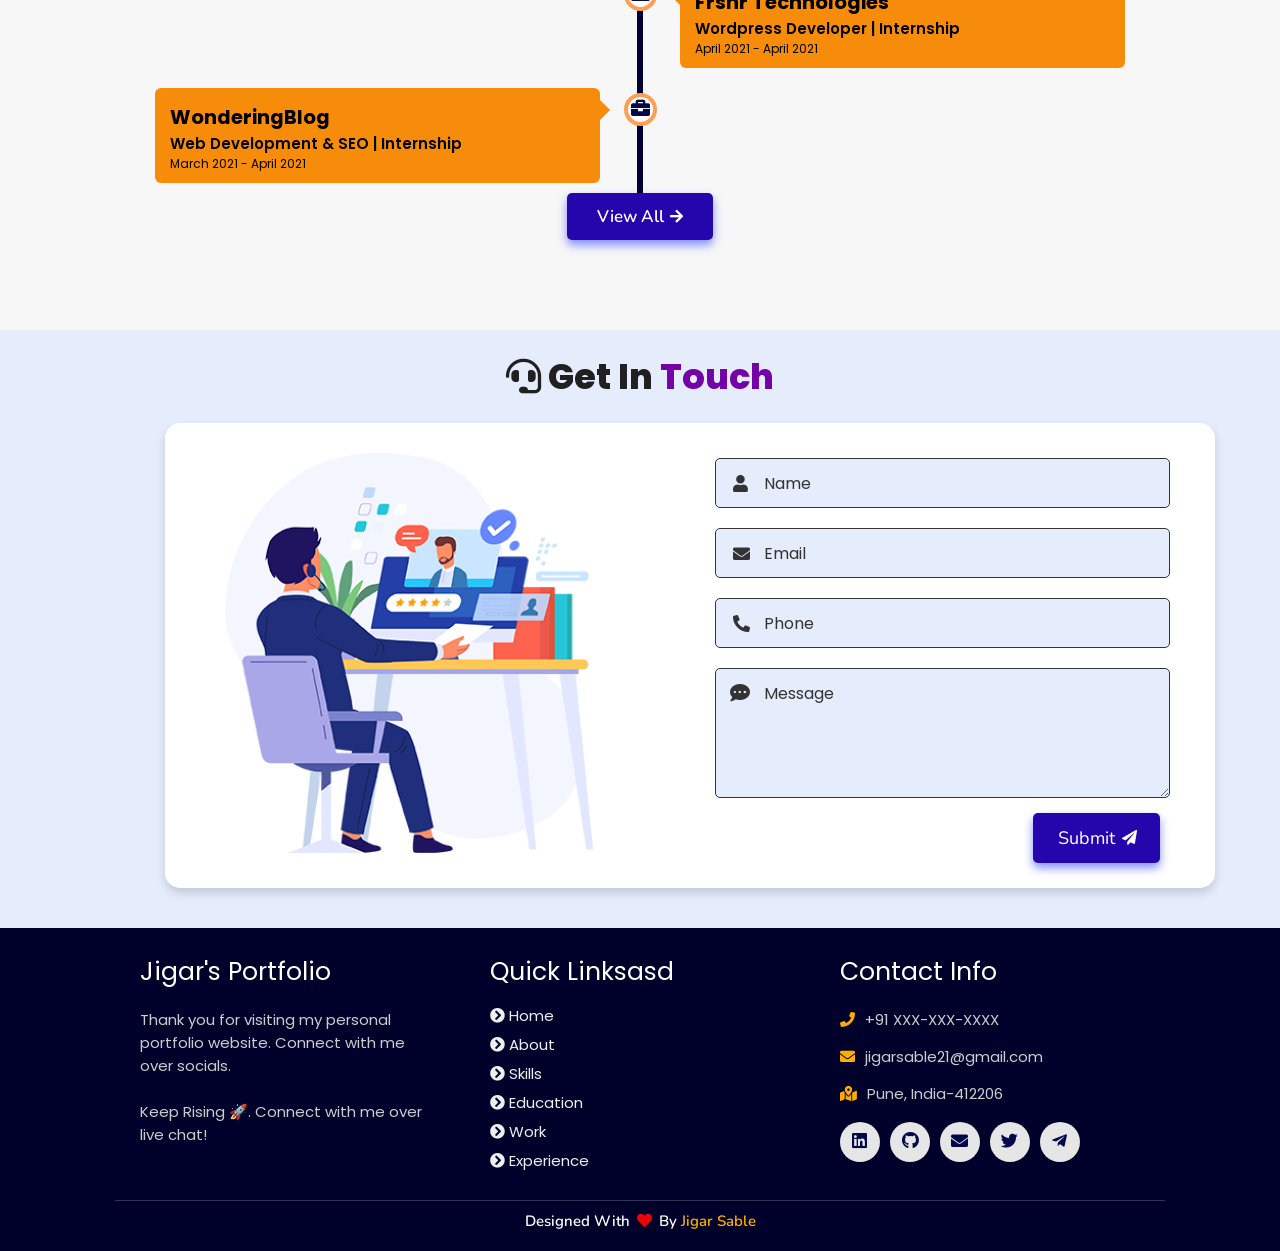
==== commit 7cdd7440: "text soliv" ====
--- a/index.html
+++ b/index.html
@@ -82,12 +82,12 @@
         <h3>I'm Jigar</h3>
         <span class="tag">Full Stack Developer</span>
         
-        <p>I am a Full-Stack developer based in Pune, India. 
-          I am an Information Technology undergraduate from SPPU.
-          I am very passionate about improving my coding skills & developing applications & websites.
-          I build WebApps and Websites using MERN Stack.
-          Working for myself to improve my skills.
-          Love to build Full-Stack clones. </p>
+        <p>Lorem ipsum dolor sit amet, consectetur adipiscing elit. 
+            Mauris accumsan nibh vitae nunc feugiat, nec eleifend nisi auctor. 
+            In semper ante augue, ut tincidunt quam venenatis at. Vivamus ex nibh, 
+            consectetur a maximus ultricies, semper ac dui. Orci varius natoque 
+            penatibus et magnis dis parturient montes, nascetur ridiculus mus. 
+            Integer viverra ullamcorper hendrerit. Sed tempus viverra luctus. </p>
         
         <div class="box-container">
             <!-- <div class="box">
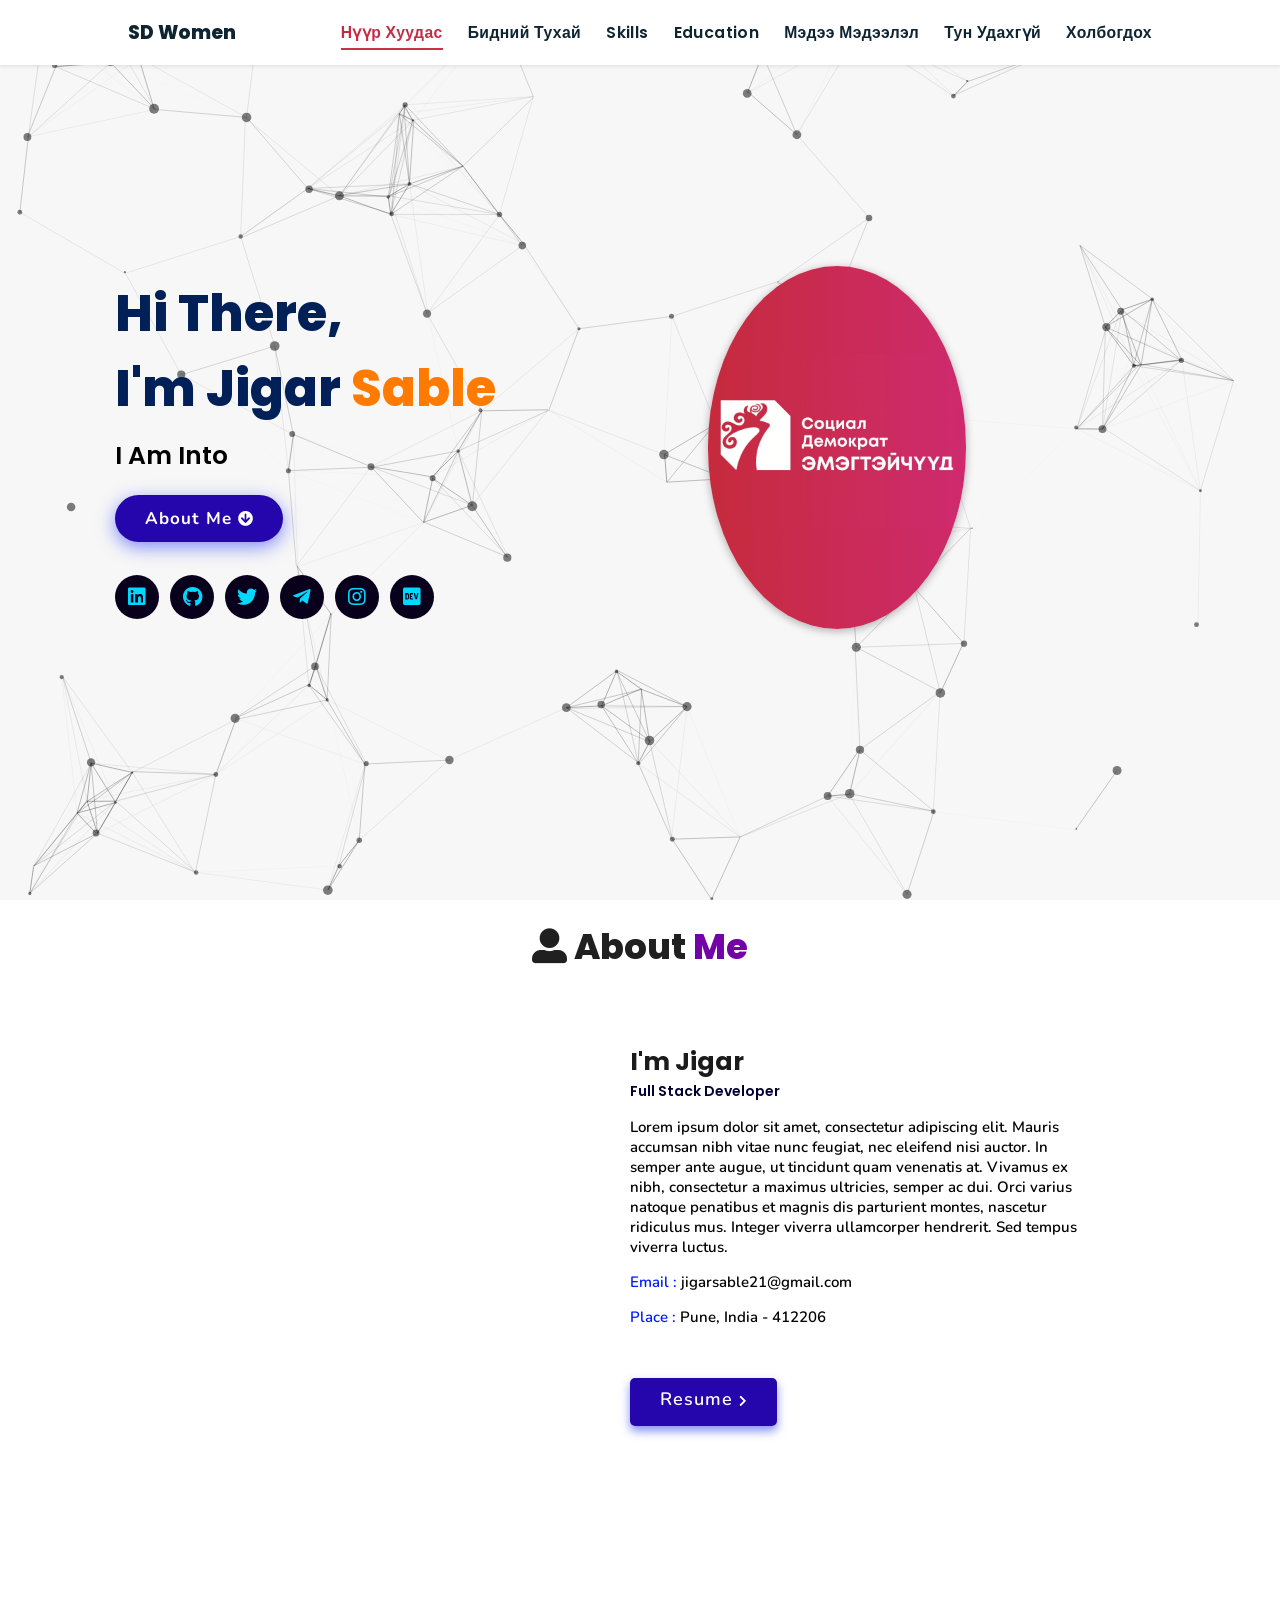
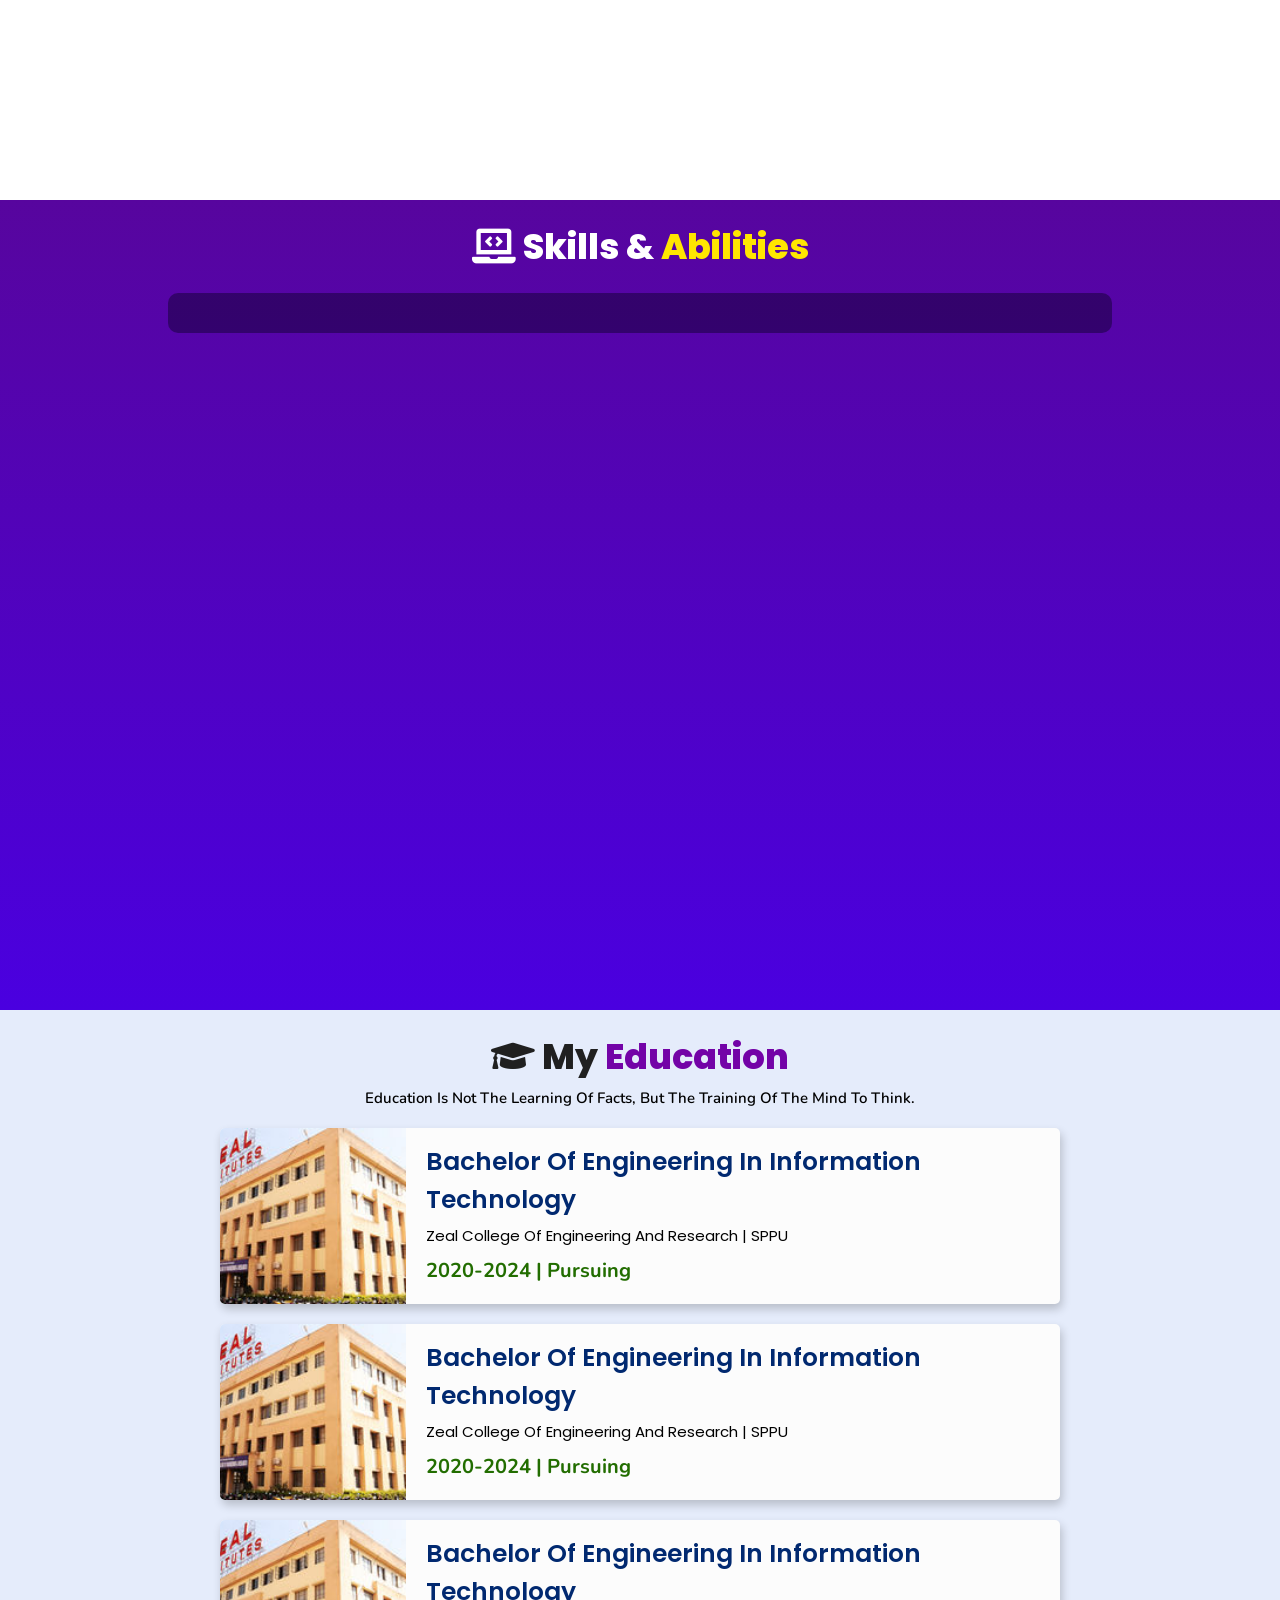
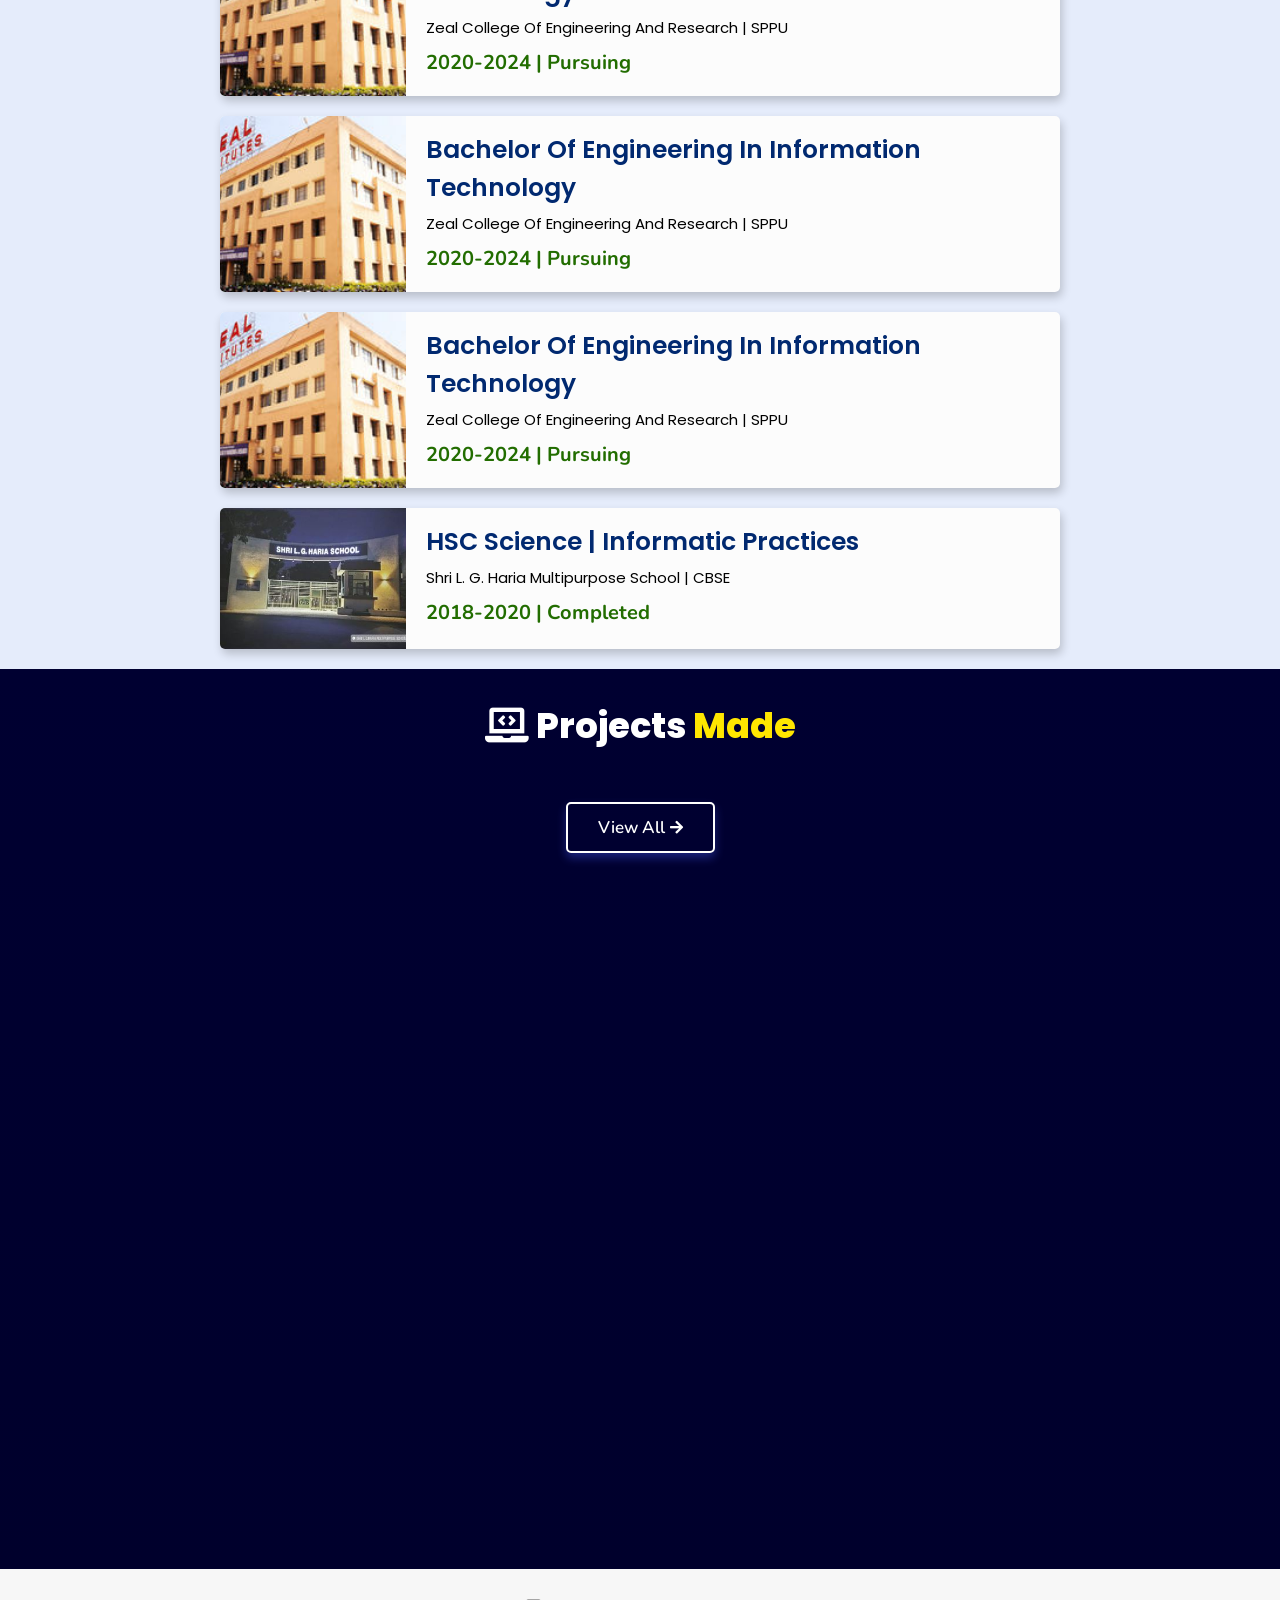
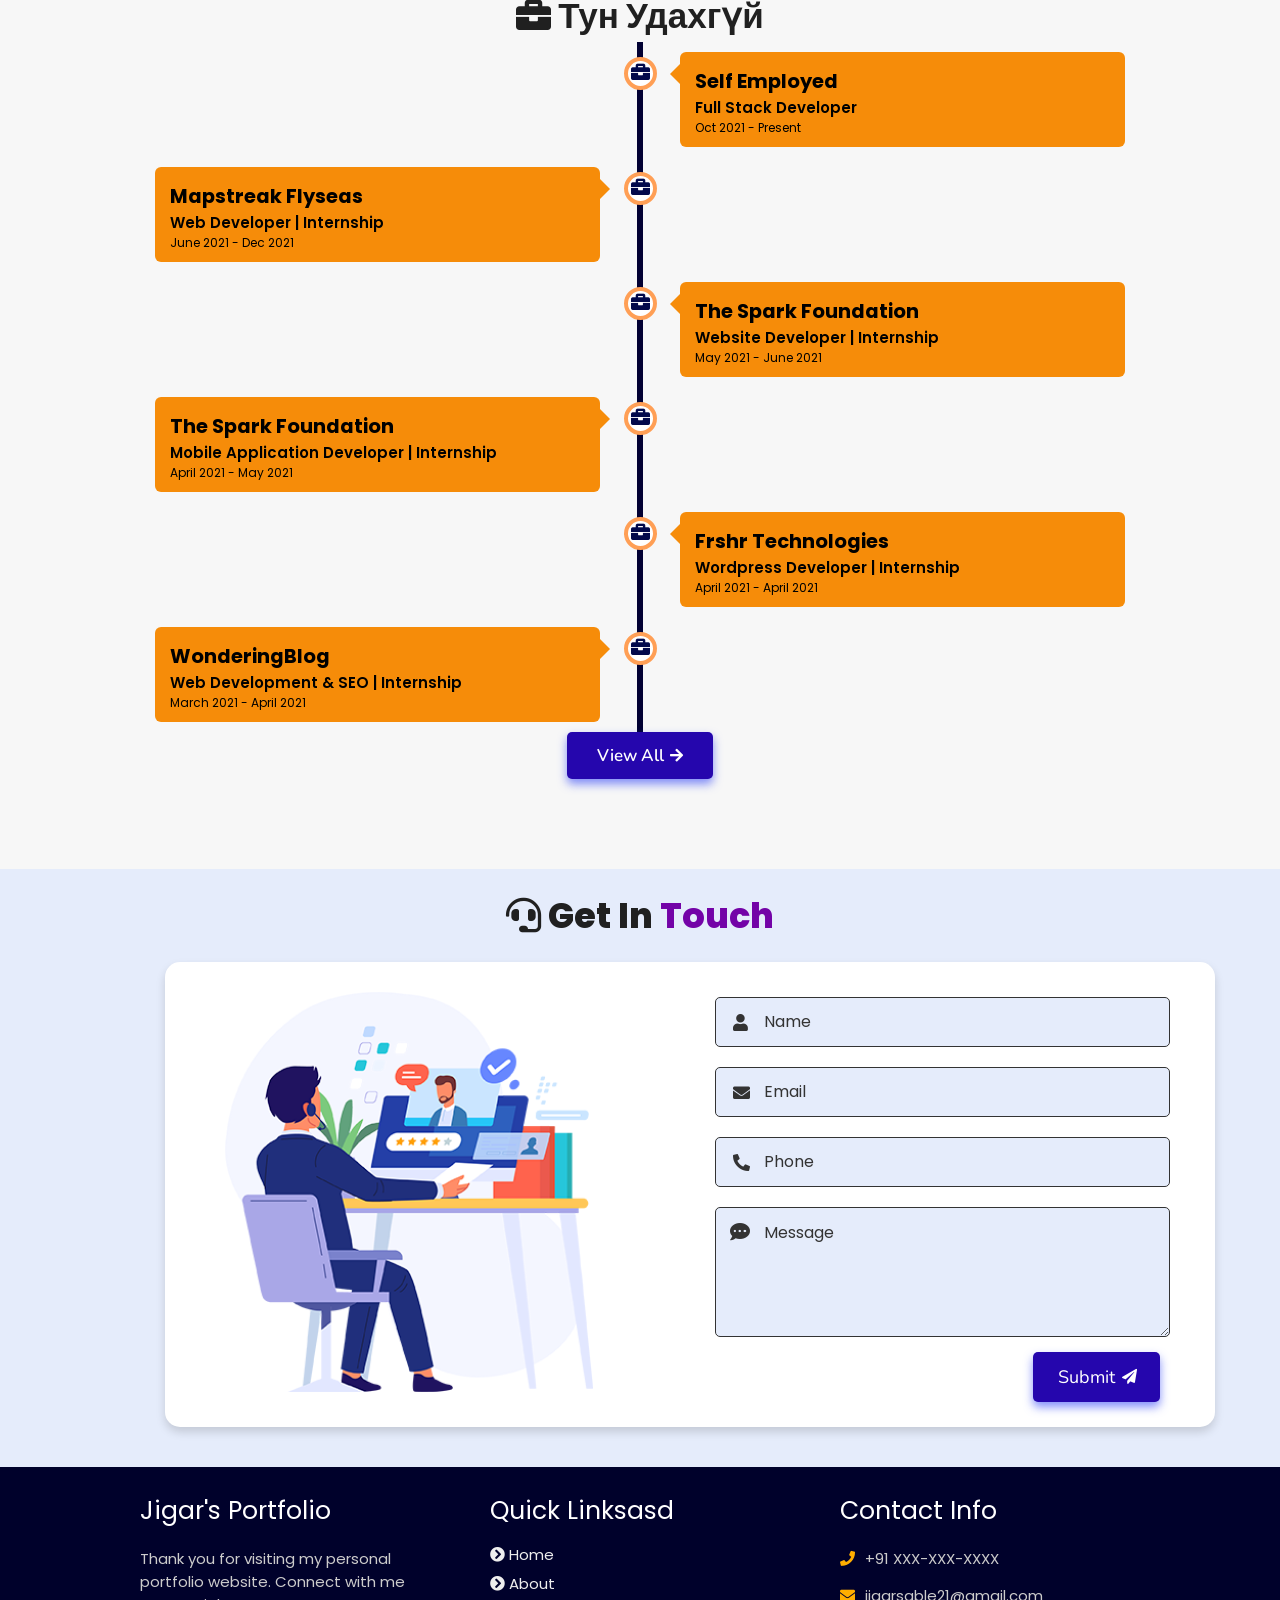
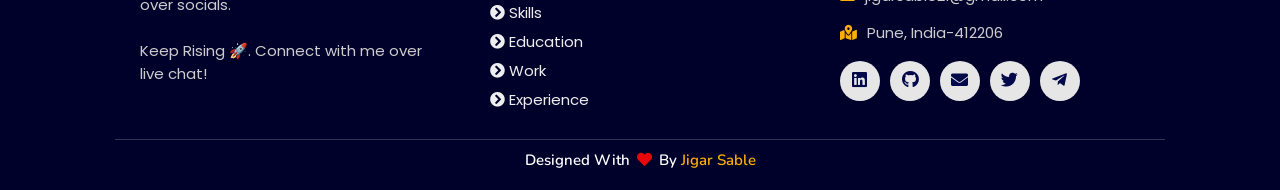
==== commit adbc5fbd: "Update index.html" ====
--- a/index.html
+++ b/index.html
@@ -151,7 +151,52 @@
         <h4>2020-2024 | Pursuing</h4>
         </div>
     </div>
-
+        
+<div class="box">
+        <div class="image">
+        <img draggable="false" src="./assets/images/educat/college.jpg" alt="">
+        </div>
+        <div class="content">
+        <h3>Bachelor of Engineering in Information Technology</h3>
+        <p>Zeal College of engineering and research | SPPU</p>
+        <h4>2020-2024 | Pursuing</h4>
+        </div>
+    </div>
+
+        <div class="box">
+        <div class="image">
+        <img draggable="false" src="./assets/images/educat/college.jpg" alt="">
+        </div>
+        <div class="content">
+        <h3>Bachelor of Engineering in Information Technology</h3>
+        <p>Zeal College of engineering and research | SPPU</p>
+        <h4>2020-2024 | Pursuing</h4>
+        </div>
+    </div>
+
+        <div class="box">
+        <div class="image">
+        <img draggable="false" src="./assets/images/educat/college.jpg" alt="">
+        </div>
+        <div class="content">
+        <h3>Bachelor of Engineering in Information Technology</h3>
+        <p>Zeal College of engineering and research | SPPU</p>
+        <h4>2020-2024 | Pursuing</h4>
+        </div>
+    </div>
+
+        <div class="box">
+        <div class="image">
+        <img draggable="false" src="./assets/images/educat/college.jpg" alt="">
+        </div>
+        <div class="content">
+        <h3>Bachelor of Engineering in Information Technology</h3>
+        <p>Zeal College of engineering and research | SPPU</p>
+        <h4>2020-2024 | Pursuing</h4>
+        </div>
+    </div>
+
+        
     <div class="box">
       <div class="image">
       <img draggable="false" src="./assets/images/educat/school.jpg" alt="">
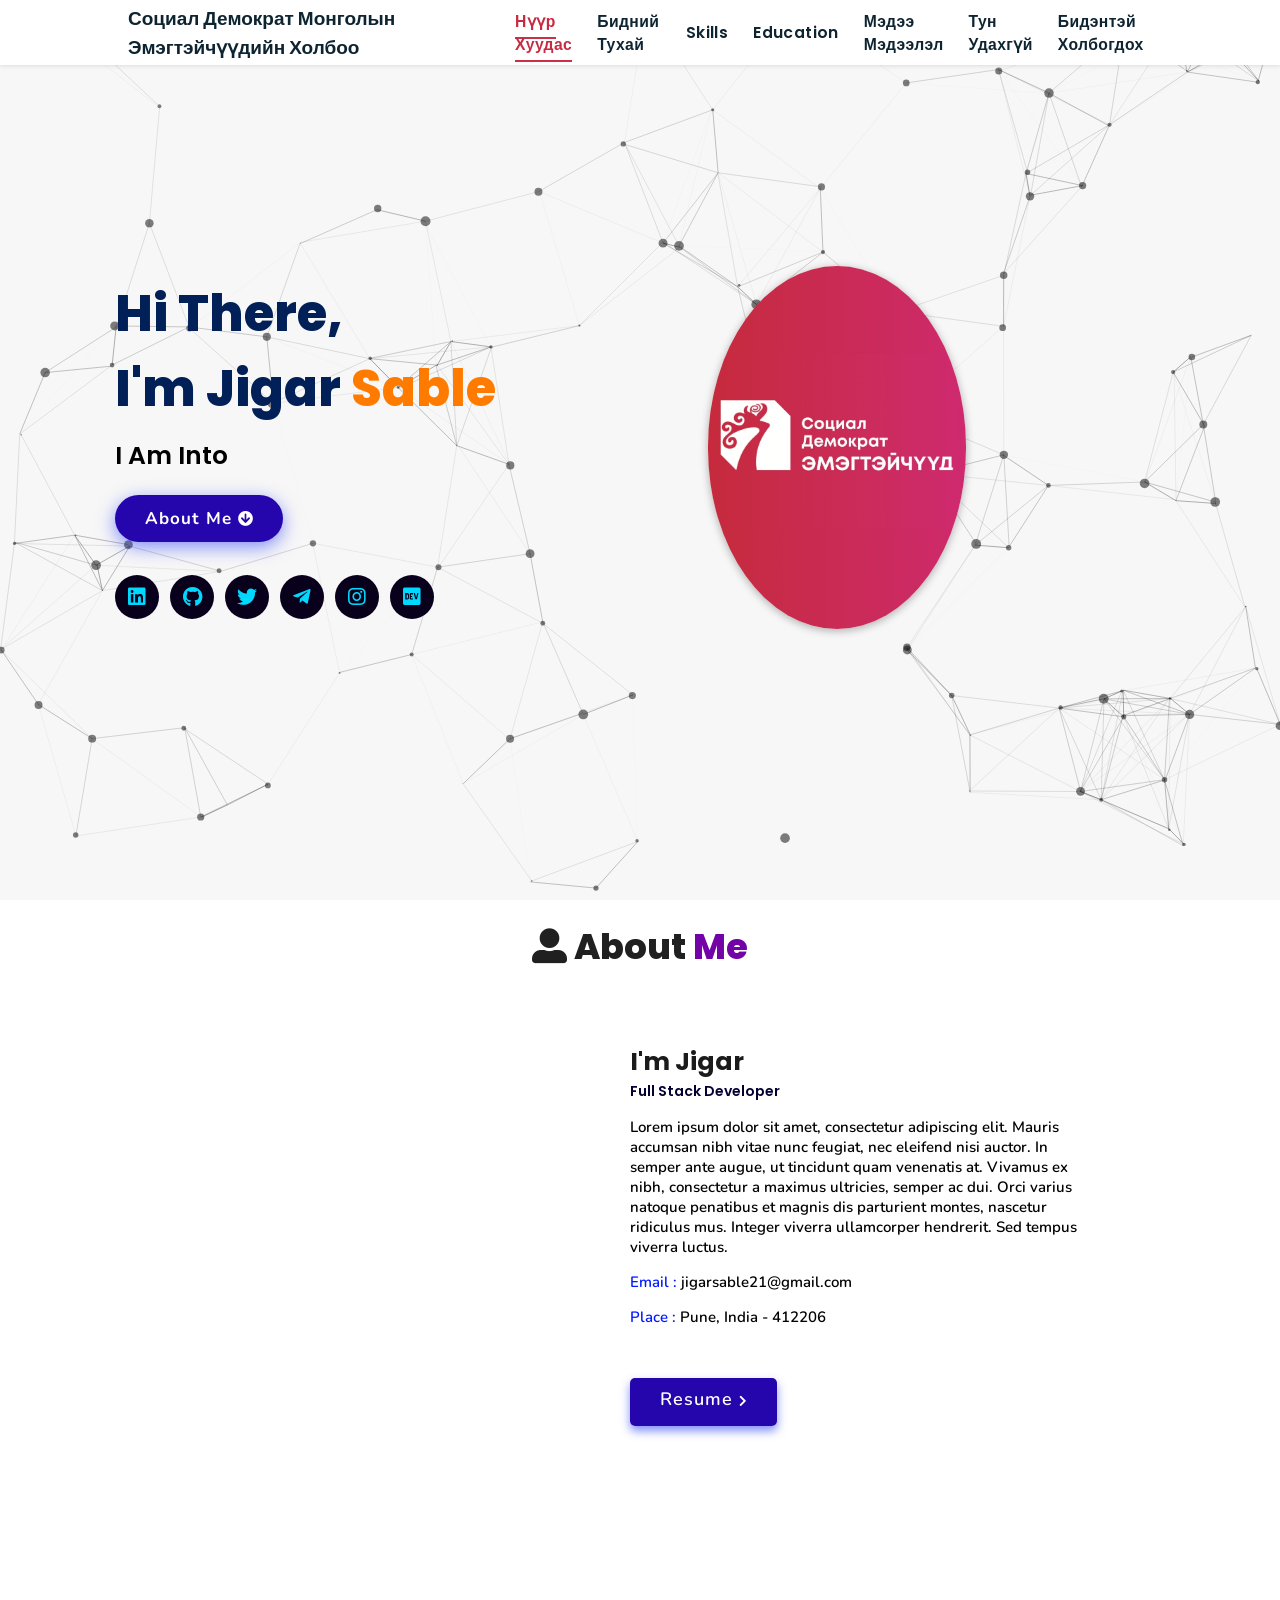
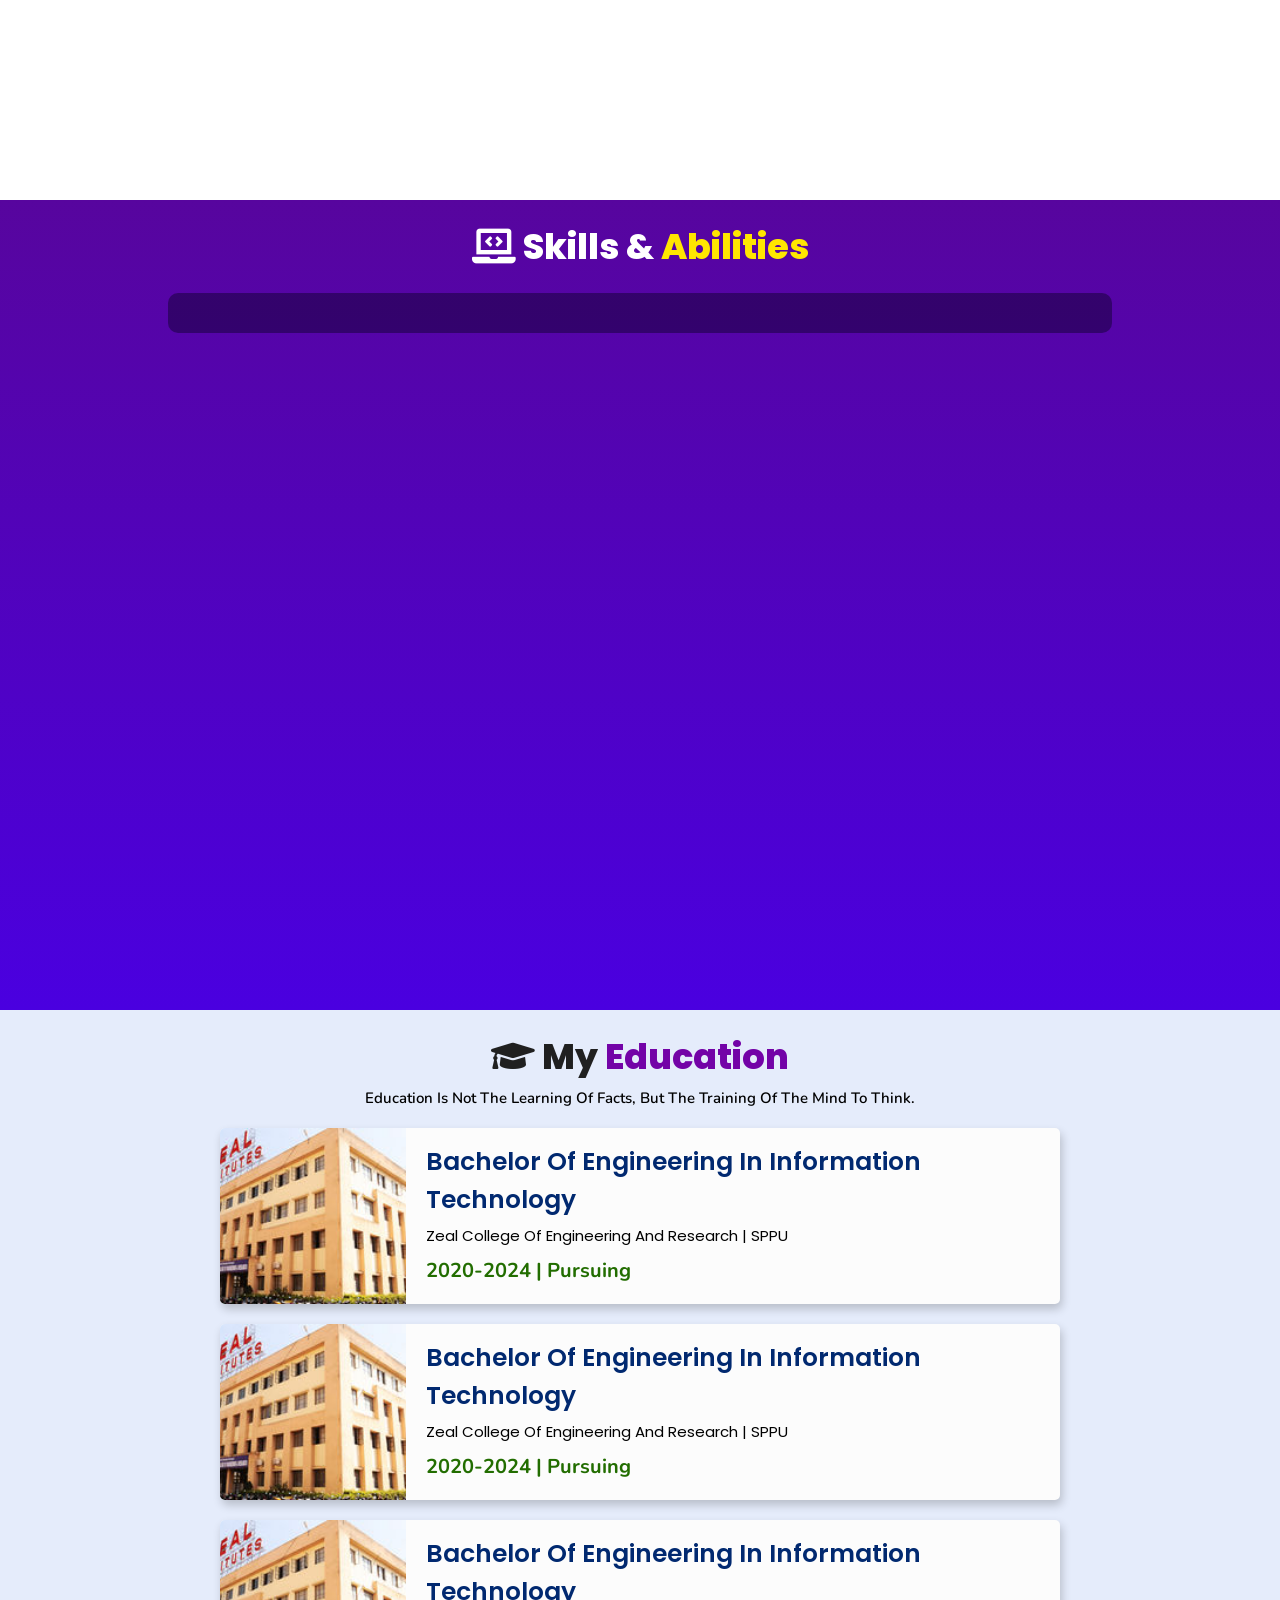
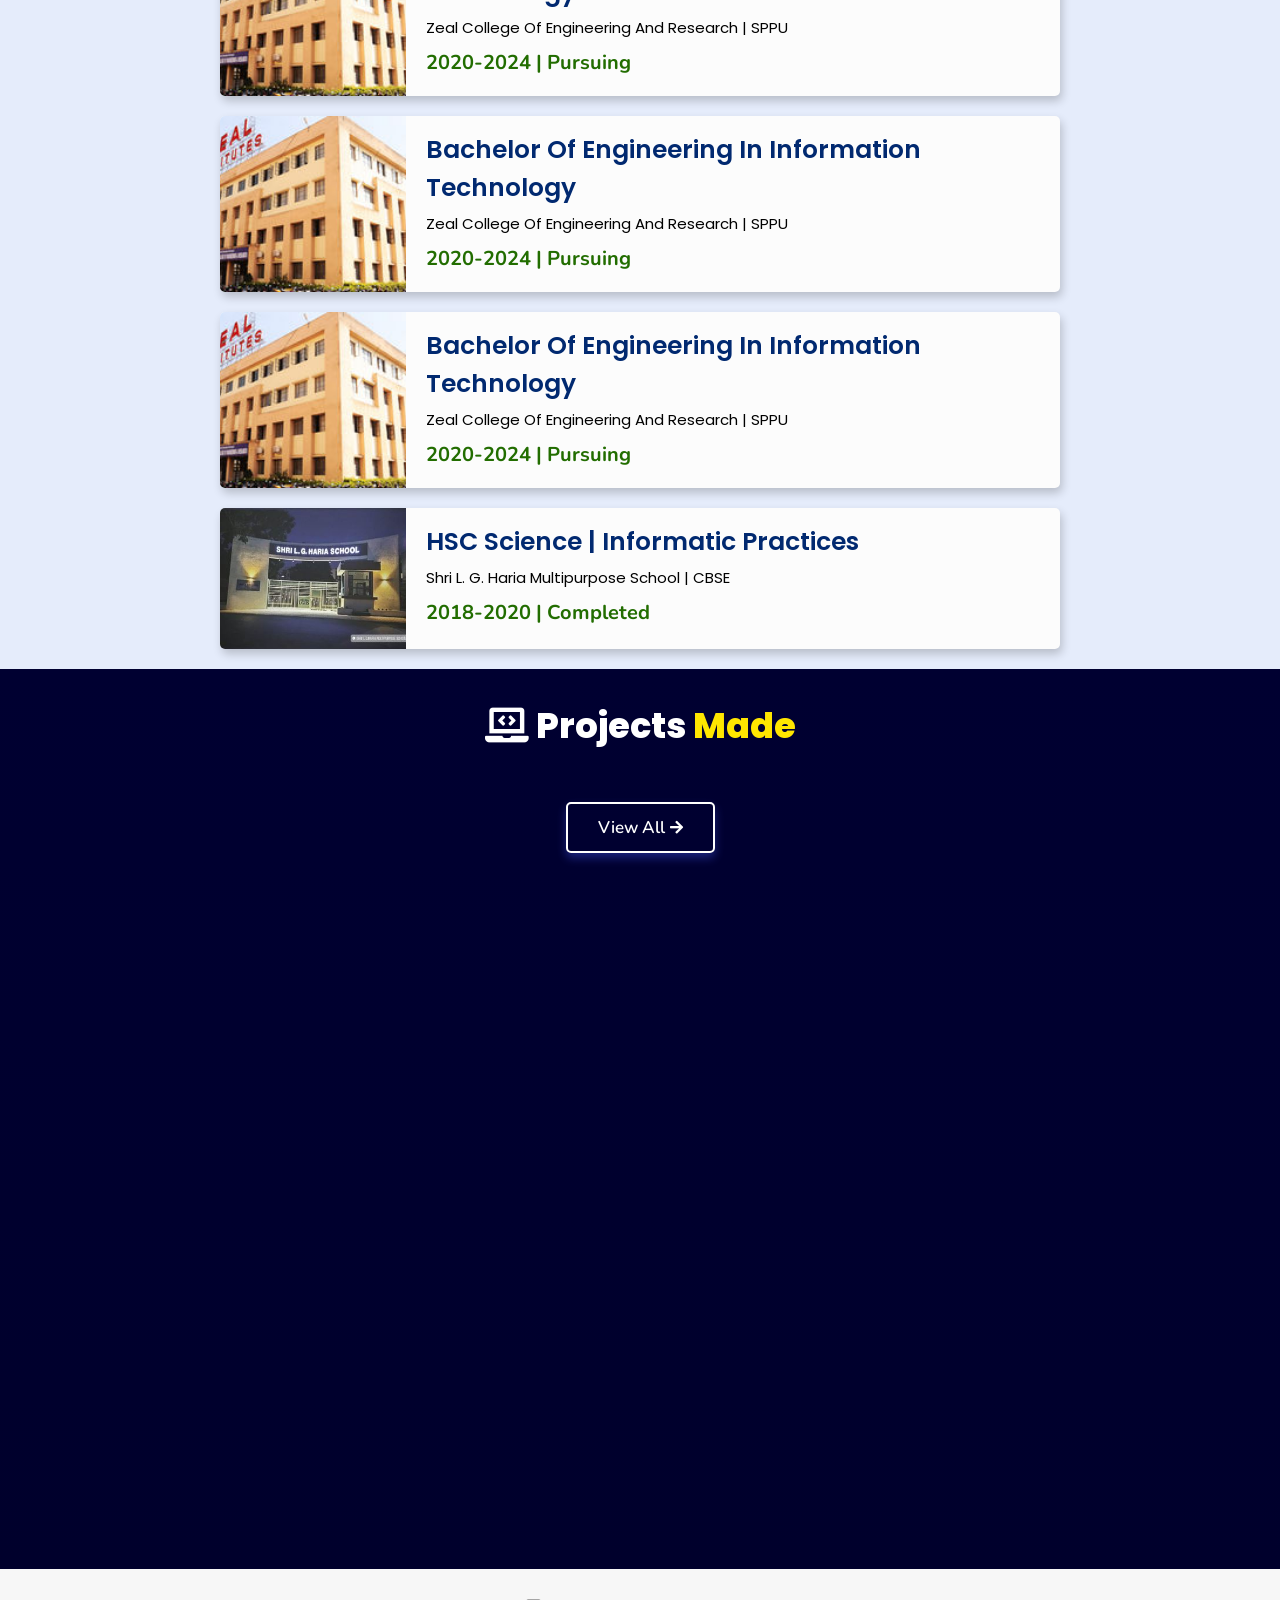
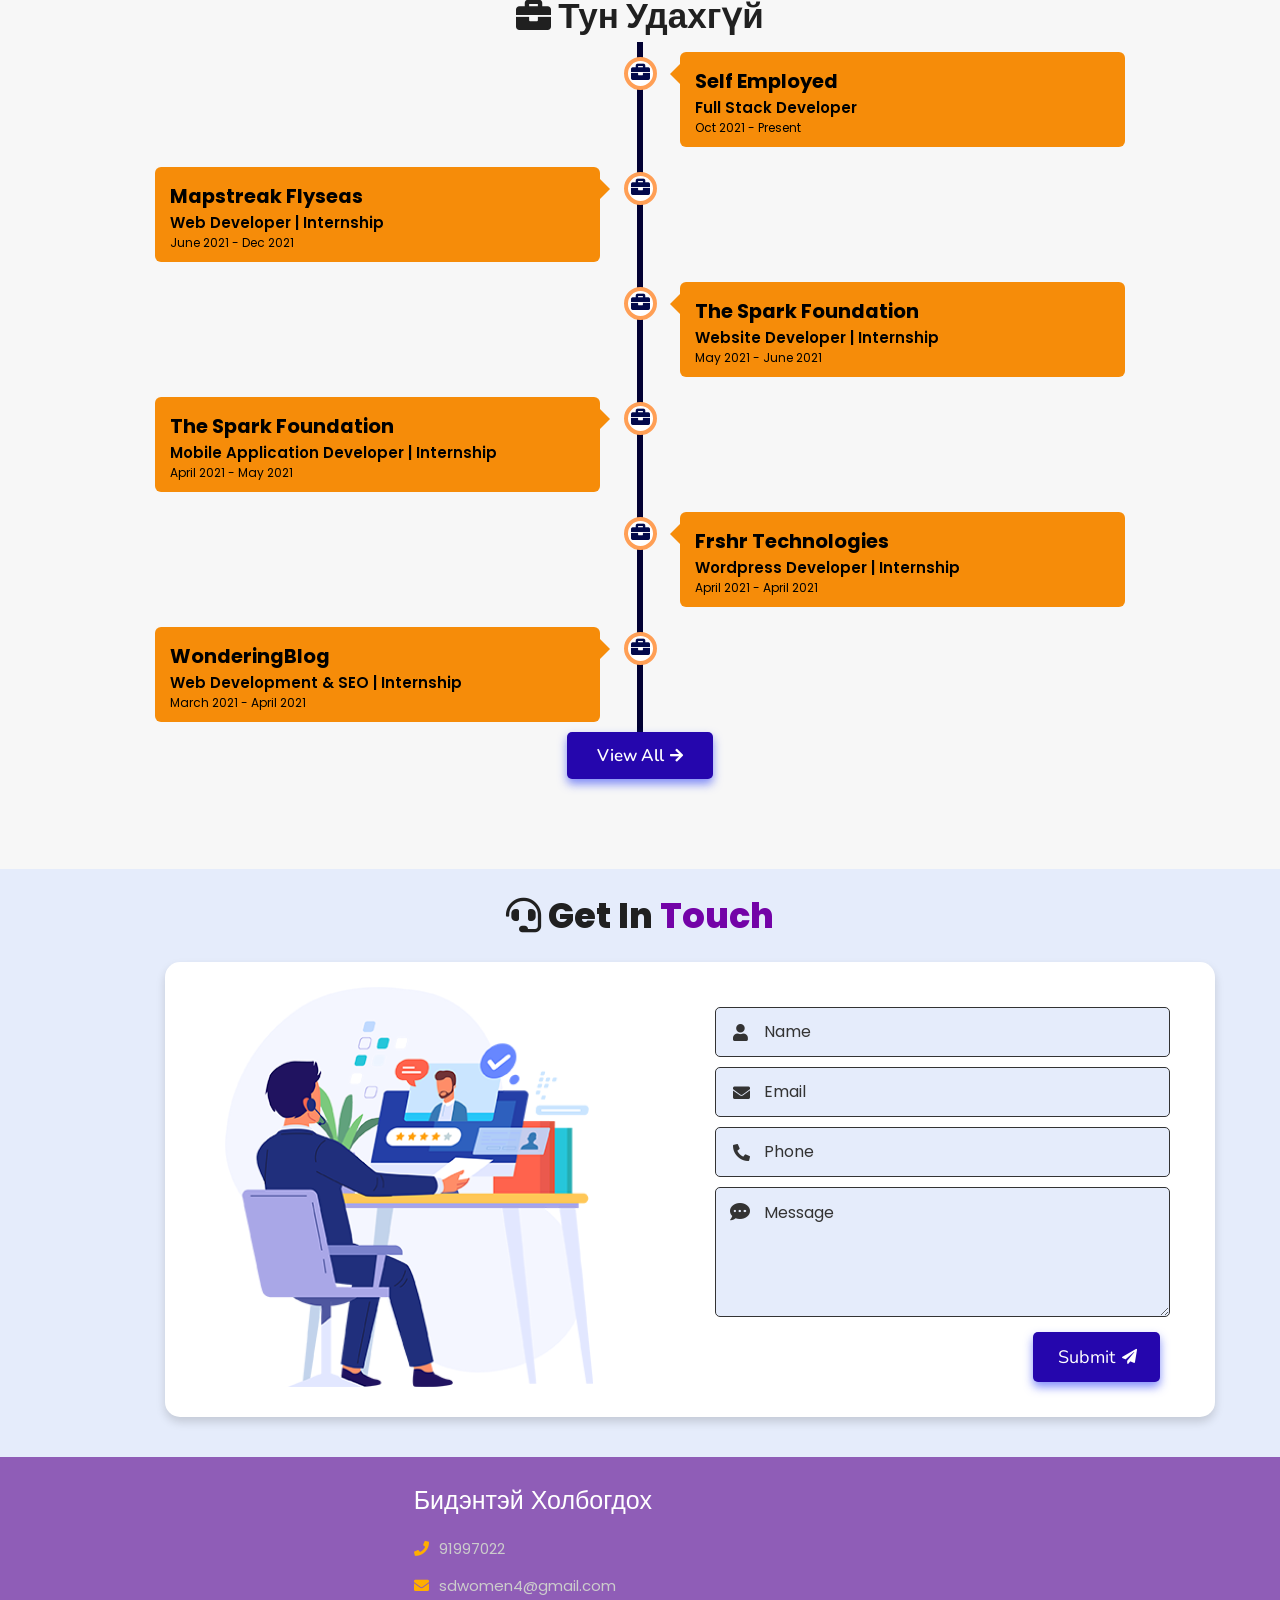
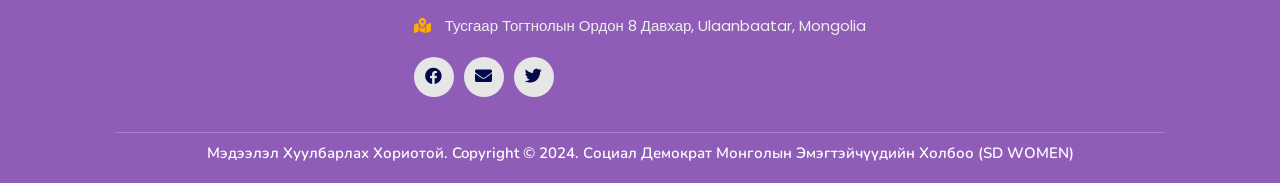
==== commit 00f8d7c8: "contact fixed" ====
--- a/index.html
+++ b/index.html
@@ -12,7 +12,7 @@
     <link rel="stylesheet" href="https://cdnjs.cloudflare.com/ajax/libs/font-awesome/5.15.3/css/all.min.css" integrity="sha512-iBBXm8fW90+nuLcSKlbmrPcLa0OT92xO1BIsZ+ywDWZCvqsWgccV3gFoRBv0z+8dLJgyAHIhR35VZc2oM/gI1w==" crossorigin="anonymous" referrerpolicy="no-referrer" />
     <!-- Favicon -->
     <link id='favicon' rel="shortcut icon" href="./assets/images/favicon.png" type="image/x-png">
-    <title>Social Democratic Women</title>
+    <title>Социал Демократ Монголын Эмэгтэйчүүдийн холбоо </title>
 </head>
 <body oncontextmenu="return false">
 
@@ -23,7 +23,7 @@
 
 <!-- navbar starts -->
 <header>
-        <a  class="logo"> </i>SD Women</a>
+        <a  class="logo"> </i>Социал Демократ Монголын Эмэгтэйчүүдийн холбоо </a>
 <!--zurag heregtei -->
         <div id="menu" class="fas fa-bars"></div>
         <nav class="navbar">
@@ -34,7 +34,7 @@
             <li><a href="#education">Education</a></li>
             <li><a href="#work">Мэдээ мэдээлэл</a></li>
             <li><a href="#experience">Тун удахгүй</a></li>
-            <li><a href="#contact">Холбогдох</a></li>
+            <li><a href="#contact">Бидэнтэй Холбогдох</a></li>
             </ul>
         </nav>
 </header>
@@ -384,38 +384,33 @@
 
   <div class="box-container">
 
+      
+
+      
+    <div class="contact-list">
       <div class="box">
-          <h3>Jigar's Portfolio</h3>
-          <p>Thank you for visiting my personal portfolio website. Connect with me over socials. <br/> <br/> Keep Rising 🚀. Connect with me over live chat!</p>
-      </div>
-
-      <div class="box">
-          <h3>quick linksasd</h3>
-          <a href="#home"><i class="fas fa-chevron-circle-right"></i> home</a>
-          <a href="#about"><i class="fas fa-chevron-circle-right"></i> about</a>
-          <a href="#skills"><i class="fas fa-chevron-circle-right"></i> skills</a>
-          <a href="#education"><i class="fas fa-chevron-circle-right"></i> education</a>
-          <a href="#work"><i class="fas fa-chevron-circle-right"></i> work</a>
-          <a href="#experience"><i class="fas fa-chevron-circle-right"></i> experience</a>
-      </div>
-
-      <div class="box">
-          <h3>contact info</h3>
-          <p> <i class="fas fa-phone"></i>+91 XXX-XXX-XXXX</p>
-          <p> <i class="fas fa-envelope"></i>jigarsable21@gmail.com</p>
-          <p> <i class="fas fa-map-marked-alt"></i>Pune, India-412206</p>
-          <div class="share">
-
-              <a href="https://www.linkedin.com/in/jigar-sable" class="fab fa-linkedin" aria-label="LinkedIn" target="_blank"></a>
-              <a href="https://github.com/jigar-sable" class="fab fa-github" aria-label="GitHub" target="_blank"></a>
-              <a href="mailto:jigarsable21@gmail.com" class="fas fa-envelope" aria-label="Mail" target="_blank"></a>
-              <a href="https://twitter.com/jigar_sable" class="fab fa-twitter" aria-label="Twitter" target="_blank"></a>
-              <a href="https://t.me/lifecode5" class="fab fa-telegram-plane" aria-label="Telegram" target="_blank"></a>
-          </div>
-      </div>
-  </div>
-
-  <h1 class="credit">Designed with <i class="fa fa-heart pulse"></i> by <a href="https://www.linkedin.com/in/jigar-sable"> jigar sable</a></h1>
+        <h3>Бидэнтэй Холбогдох</h3>
+        <p> <i class="fas fa-phone"></i>91997022</p>
+        <p> <i class="fas fa-envelope"></i>sdwomen4@gmail.com</p>
+        <p> 
+          <a href="https://www.google.com/maps?q=Тусгаар+Тогтнолын+Ордон+8+давхар,+Ulaanbaatar,+Mongolia" target="_blank">
+            <i class="fas fa-map-marked-alt"></i> Тусгаар Тогтнолын Ордон 8 давхар, Ulaanbaatar, Mongolia
+          </a>
+        </p>
+        <div class="share">
+
+            
+            <a href="https://www.facebook.com/sdwomen.mongolia" class="fab fa-facebook" aria-label="facebook" target="_blank"></a>
+            <a href="sdwomen4@gmail.com" class="fas fa-envelope" aria-label="Mail" target="_blank"></a>
+            <a href="" class="fab fa-twitter" aria-label="Twitter" target="_blank"></a>
+            
+        </div>
+    </div>
+</div>
+    </div>
+      
+
+  <h1 class="credit">Мэдээлэл хуулбарлах хориотой. Copyright © 2024. Социал Демократ Монголын Эмэгтэйчүүдийн Холбоо (SD WOMEN) </h1>
 
 </section>
 <!-- footer section ends -->
--- a/assets/css/style.css
+++ b/assets/css/style.css
@@ -962,6 +962,7 @@
   width: 45%;
   margin-right: 3.5rem;
 }
+.c
 form .form-group {
   display: flex;
   flex-direction: column;
@@ -1091,7 +1092,7 @@
 .footer {
   min-height: auto;
   padding-top: 0;
-  background: rgb(0, 1, 43);
+  background: rgb(143, 93, 183);
 }
 .footer .box-container {
   display: flex;
@@ -1222,4 +1223,5 @@
 #scroll-top.active {
   top: calc(100% - 12rem);
 }
+
 /* scroll top ends */
